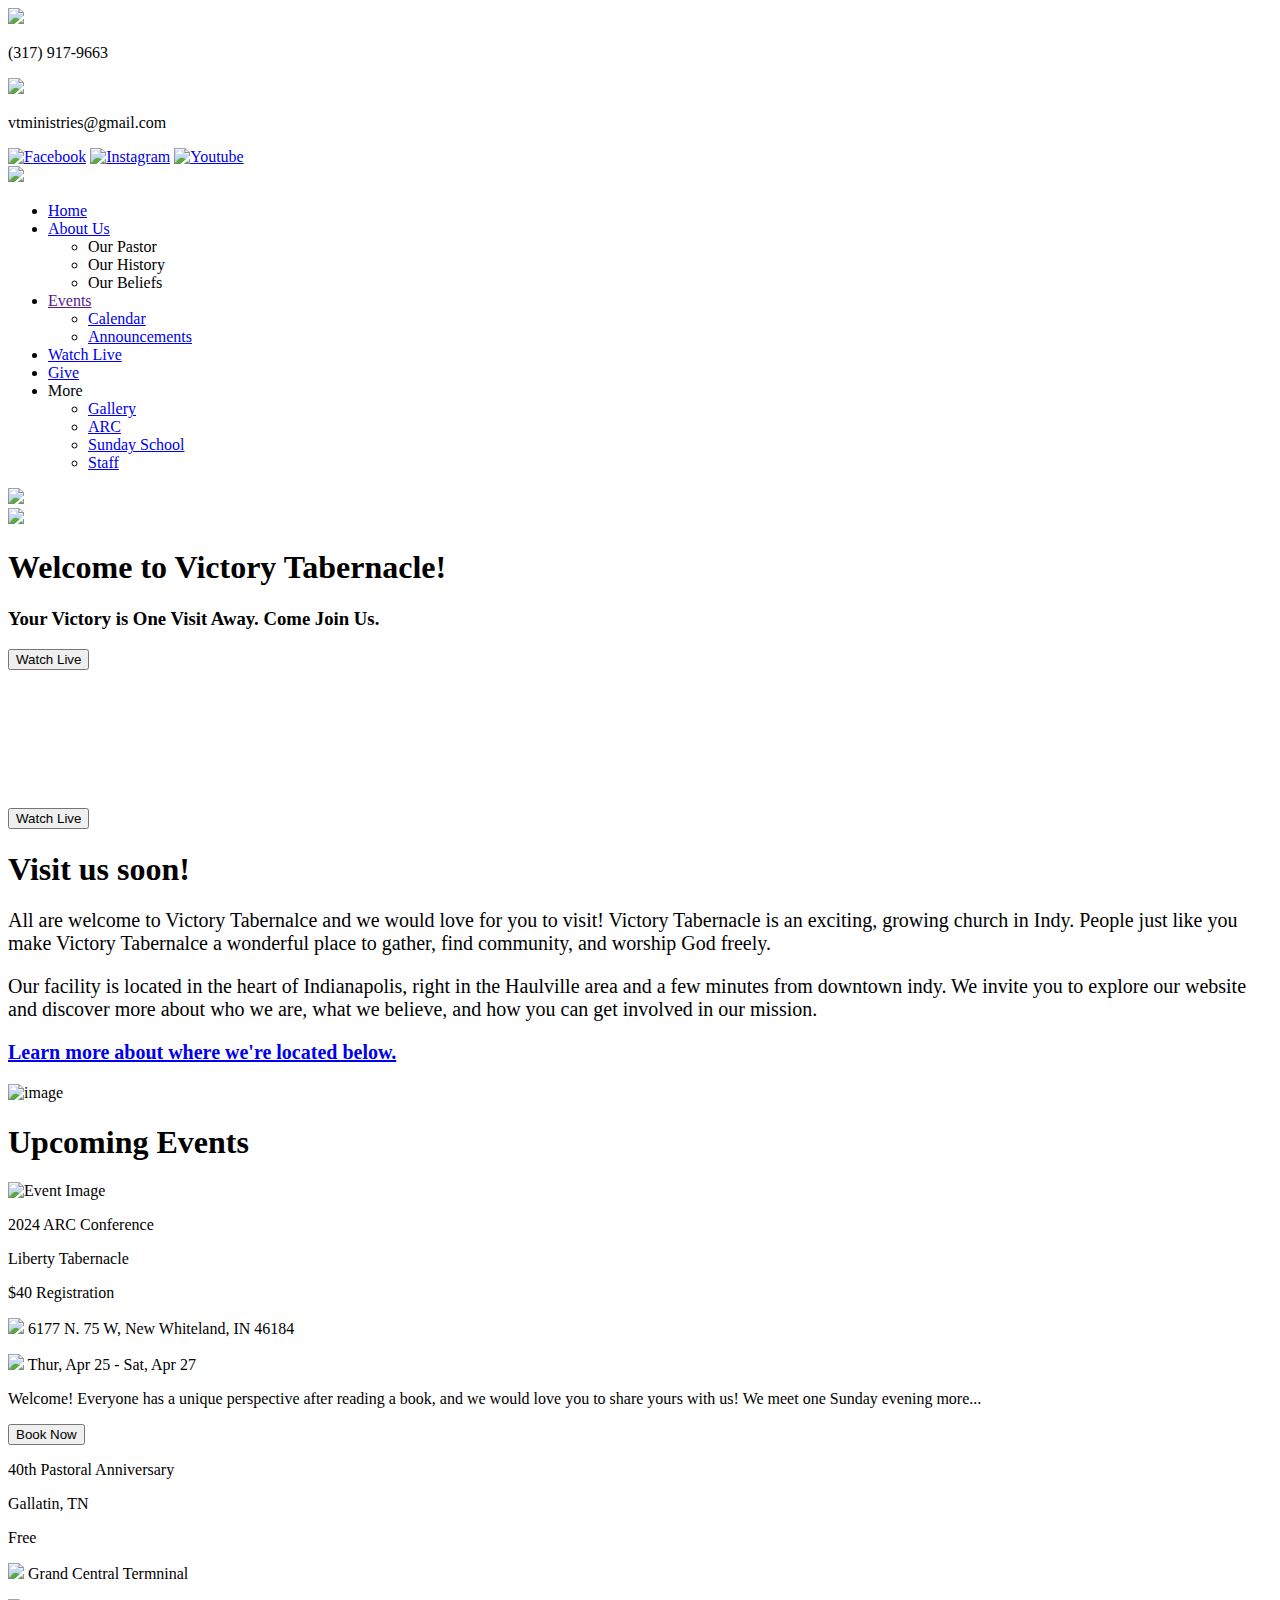
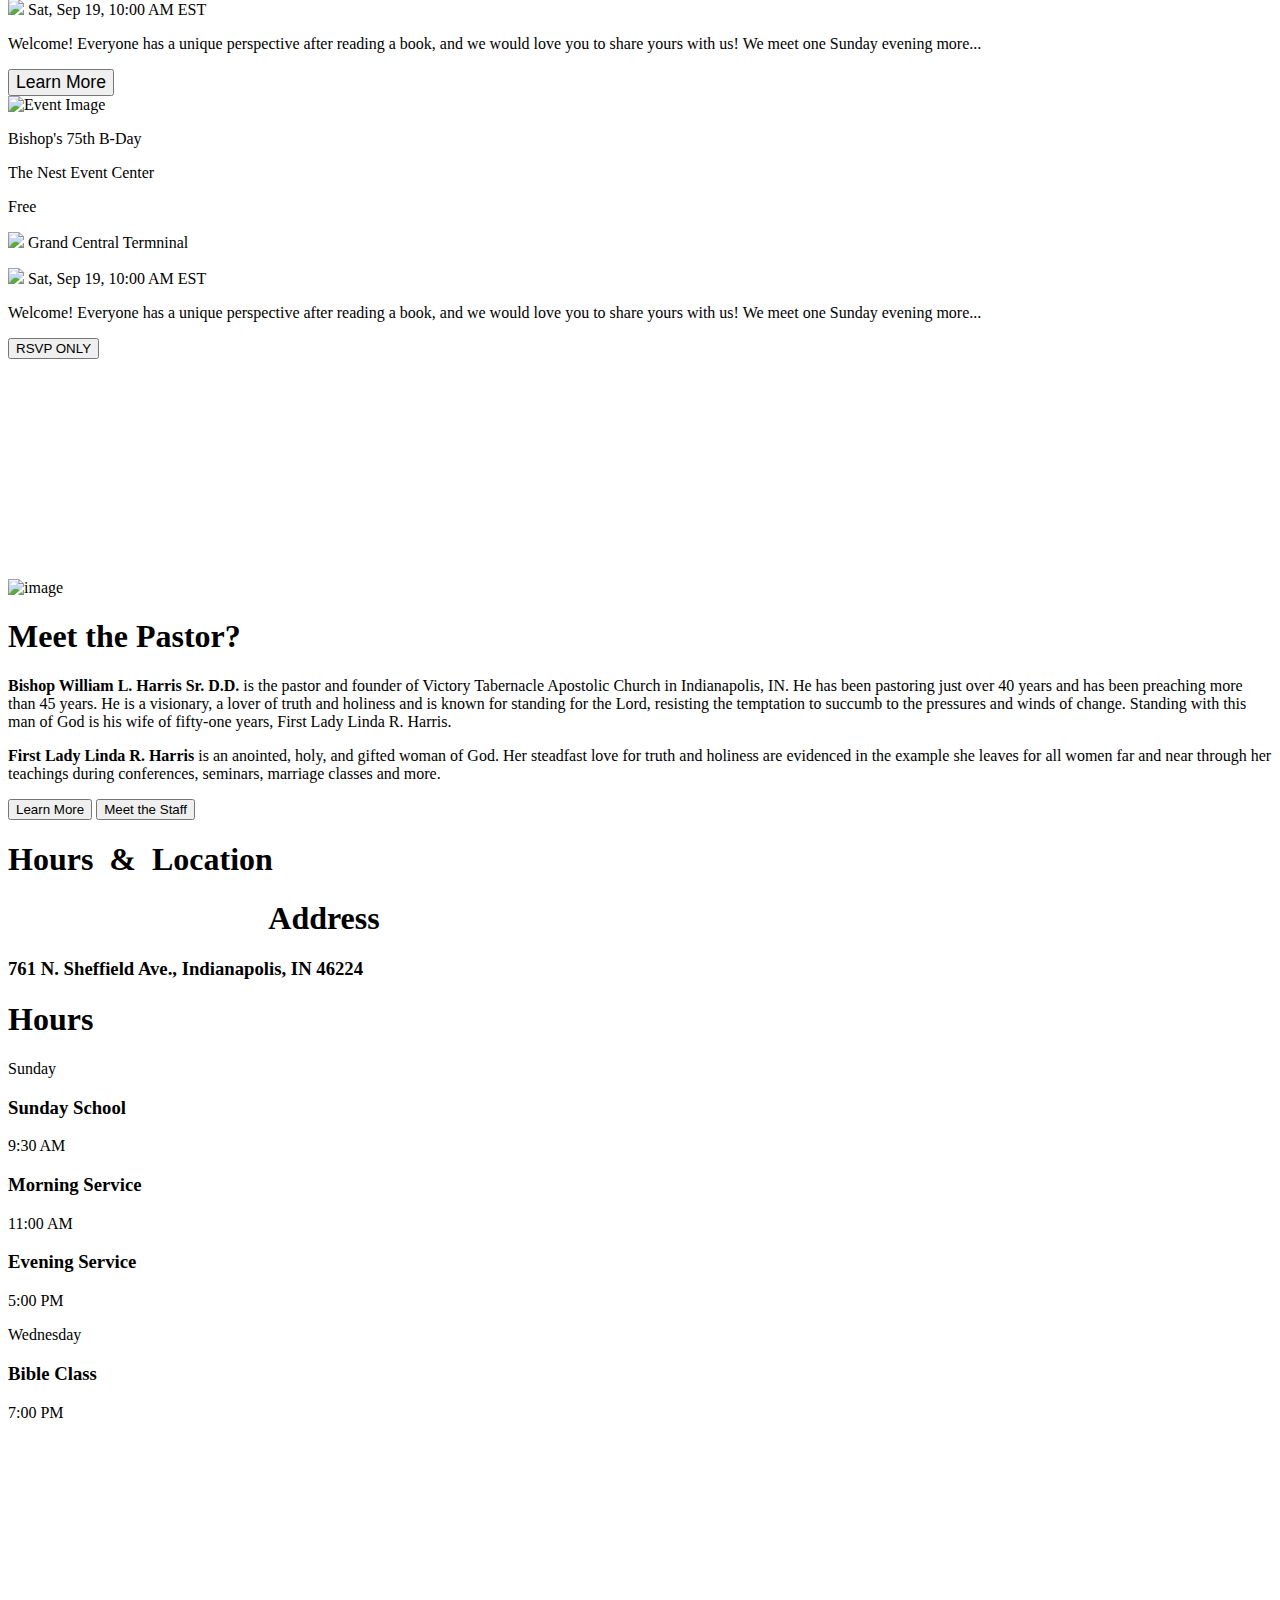
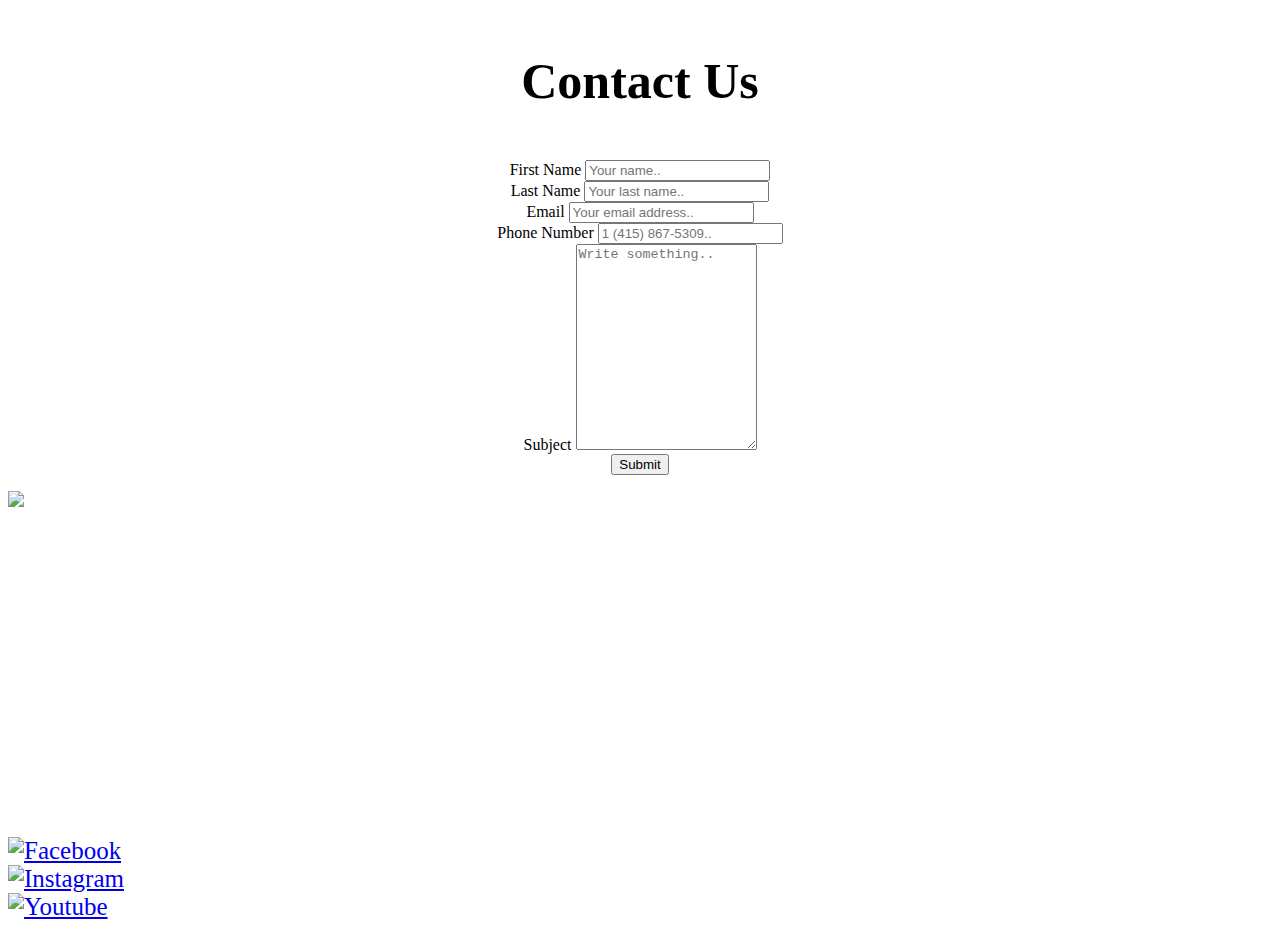
==== index.html @ bb0abfc3 "Add files via upload" ====
<!DOCTYPE html>
<html lang ="en">
<head>	
	<meta charset="UTF-8">
	<meta name="viewport" content="width=device-width, initial-scale=1.0">
	<meta http-equiv="X-UA-Compatible" content="ie=edge">
	<script src="script.js" defer > </script> <!-- defer = loads after the html --->
	<script src="https://www.google.com/recaptcha/api.js" async defer></script>
	<link rel="stylesheet" href="VictoryApostolicStyles-2.css">
	<link rel="stylesheet" href="https://cdnjs.cloudflare.com/ajax/libs/font-awesome/6.4.2/css/all.min.css" integrity="sha512-z3gLpd7yknf1YoNbCzqRKc4qyor8gaKU1qmn+CShxbuBusANI9QpRohGBreCFkKxLhei6S9CQXFEbbKuqLg0DA==" crossorigin="anonymous" referrerpolicy="no-referrer" />
	<link href="https://fonts.googleapis.com/css2?family=Poppins:wght@200;300;500;700&display=swap" rel="stylesheet">
	<title>Victory Tabernacle</title>
</head>
<body>
<div id="preloader"></div>

	<div class="wrapper">
	<header>
		<div class="top-navbar">
			<div class="top-contact">
				<div class="top-icon">
					<i><img src="Images/icon-phone.png"></i>
					<p>(317) 917-9663</p>
				</div>
				<div class="top-icon">
					<i><img src="Images/icon-mail.png"></i>
					<p>vtministries@gmail.com</p>
				</div>
			</div>
			<div class="top-social">
				<a href="https://www.facebook.com/vtapostolic" target="blank"><img src="Images/facebook.png" alt="Facebook"></a>
						
				<a href="https://www.instagram.com/vtministries" target="blank"><img src="Images/instagram.png" alt="Instagram"></a> 
				
				<a href="https://www.youtube.com/@victorytabernacleapostolic2098" target="blank"><img src="Images/youtube.png" alt="Youtube"></a>
			</div>
		</div>	
		<div class="navbar">
		
<!-- Logo -->
				<div class="logo">
					<a href="Victory Apostolic.html"><img src="Images/vt_logo-removebg.png"></a>
				</div>
				 
<!-- Navigation -->
				<nav class="menu">
					<ul>
						<li><a href="Victory Apostolic.html" >Home</a></li></li>
						<li>
							<a href="Victory Apostolic_About.html" >About Us</a>
								<ul>
									<li><a>Our Pastor</a></li>
									<li><a>Our History</a></li>
									<li><a>Our Beliefs</a></li>
									
								</ul>		
						</li>
						<li>
							<a href="">Events</a>
								<ul>
									<li><a href="Victory Apostolic_Events.html">Calendar</a></li>
									<li> <a href="Victory Apostolic_Events.html">Announcements</a></li>
								</ul>
						</li>
						<li><a href="https://boxcast.tv/channel/o64bfthsft9gbmggecvv" target="blank" >Watch Live</a></li>
						<li><a href="Victory Apostolic_Give.html">Give</a></li>
						
								
						<li>
							<a>More</a>
								<ul>
									<li><a href="Victory Apostolic_Gallery.html">Gallery</a></li>
									<li><a href="https://apostolicrestorationconference.com/" target="blank">ARC</a></li>
									<li><a href="#">Sunday School</a></li>
									<li><a href="#">Staff</a></li>
								</ul>
						</li>
					
						
					</ul>		
										
				</nav>
				
<!-- menu icon -->				
				<img src="Images/menu.png" class="menu-icon" onclick="menutoggle()">				
			</div>
		
			
			
<!--------Scolling Announcement Section-------------------->	<!--	
				 <div class="scrolling-text-container">
						<div class="scrolling-text">
							This is your announcements for Church delays or closures. &#160; &#160;&#160; &#160;
						</div>
					</div>

<!---Banner Section ------------------->					
			
			<div class="banner1">
			
				<img src="Images/vtchurch.jpg">
		<!---Video Background ------------------->					
		<!--		<video class="bannerVideo" autoplay loop muted plays-inline src="Images/bannerVideo.mp4">
			<div class="banneroverlay"> </div>
				<div class="banneroverlay2"> </div>
					
				</video>	-->
				
				
		<!--------Banner Textbox------------------->				
				<div class="text-box text-box1">
					<h1> Welcome to Victory Tabernacle! </h1>
					<h3> Your Victory is One Visit Away. Come Join Us.</h3>
					<a href="https://boxcast.tv/channel/o64bfthsft9gbmggecvv" target="blank"><button class="button live"> Watch Live</button></a>
				</div>
				
			</div>
			
	</header> 
	</div>
<!---Sunday Services  -------------------->
			<section class="maroon reveal">
				<div class="small-container">
					<div class="row column">
						<div class="col-2 " style="color: #fff;">
						<br>
						<h1> Visit Our Sunday Morning Services</h1>
							<h3> 9:30 AM | 11:00 AM </h3>			
						</div>
						
						
						<div class="col-2 responsive-margin">
							<a href="https://boxcast.tv/channel/o64bfthsft9gbmggecvv" target="blank"><button class="button responsive-btn"> Watch Live</button></a>
						</div>
						
					</div>
				</div>

			</section>
<!---Visit Section -------------------->
			<section class="white bg4a">
				<div class="small-container" >
					<div class="row">
						<div class="col-2">
							<h1 >Visit us soon!</h1>
							<p style="font-size: 20px;margin-top:20px;">All are welcome to Victory Tabernalce and we would love for you to visit! Victory Tabernacle is an exciting, growing church in Indy. People just like you make Victory Tabernalce a wonderful place to gather, find community, and worship God freely.
							
							<p style="font-size: 20px;margin-top:15px;">Our facility is located in the heart of Indianapolis, right in the Haulville area and a few minutes from downtown indy. We invite you to explore our website and discover more about who we are, what we believe, and how you can get involved in our mission.</p>
							
							<p style="font-size:20px;font-weight:600;margin-top:15px;"><a href="#locate">Learn more about where we're located below.</a> </p>
						
						</div>
						<div class="col-2image reveal revealR ">
							<img src="Images/vtimage2.jpg" alt="image" style="object-position: 30% 0;">
						
						
						</div>
					</div>
				</div>

			</section>
			
<!---Event Card  Section -------------------->	

			<section class="white-2" >
				<div class="small-container card" >
				<h1 >Upcoming Events</h1>
					<div class="row-container ">
							<div class="item-container ">
								<div class="img-container "       >
									<img src="Images/Announcement4.jpg" alt="Event Image"> 
								</div>
								<div class="body-container">
									<div class="overlay-1"></div>
									
									<div class="event-info">
										<p class="title">2024 ARC Conference</p>
										<div class="seperator"></div>
										<p class="info">Liberty Tabernacle </p>
										<p class="price">$40 Registration</p>
										
										<div class="additional-info">
											<p class="info">
											<!--	<i class="fas fa-map-marker-alt"></i>-->
											<i><img src="Images/icon-map (2).png"></i>
												6177 N. 75 W, New Whiteland, IN 46184
											</p>
											<p class="info">
												<i><img src="Images/icon-calendar.png"></i>
												Thur, Apr 25 - Sat, Apr 27
											</p>
											<p class="info description">
												Welcome! Everyone has a unique perspective after reading a book, and we would love you to share yours with us! We meet one Sunday evening  <span>more...</span>
											</p>
										</div>
									</div>				
									<a href="https://apostolicrestorationconference.com/" target="blank"><button class="action">Book Now</button></a>
								</div>
										
							</div>
							
							<!---Event Card 2  -------------------->	
							
							<div class="item-container  ">
								<div id="galatin" class="img-container">
									<!--<img src="Images/vtimage10.jpg" alt="Event Image"> -->
								</div>
								<div class="body-container">
									<div class="overlay-1"></div>
									
									<div class="event-info">
										<p class="title">40th Pastoral Anniversary</p>
										<div class="seperator"></div>
										<p class="info">Gallatin, TN</p>
										<p class="price">Free</p>
										
										<div class="additional-info">
											<p class="info">
												<i><img src="Images/icon-map (2).png"></i>
												Grand Central Termninal
											</p>
											<p class="info">
												<i><img src="Images/icon-calendar.png"></i>
												Sat, Sep 19, 10:00 AM EST
											</p>
											<p class="info description">
												Welcome! Everyone has a unique perspective after reading a book, and we would love you to share yours with us! We meet one Sunday evening  <span>more...</span>
											</p>
										</div>
									</div>				
									<button class="action" style="font-size: 1.1em;">Learn More</button>
								</div>
										
							</div>
							
							<!---Event Card 3  -------------------->	
							
							<div class="item-container ">
								<div class="img-container">
									<img src="Images/vtimage10.jpg" alt="Event Image"> 
								</div>
								<div class="body-container">
									<div class="overlay-1"></div>
									
									<div class="event-info">
										<p class="title">Bishop's 75th B-Day</p>
										<div class="seperator"></div>
										<p class="info">The Nest Event Center</p>
										<p class="price">Free</p>
										
										<div class="additional-info">
											<p class="info">
												<i><img src="Images/icon-map (2).png"></i>
												Grand Central Termninal
											</p>
											<p class="info">
												<i><img src="Images/icon-calendar.png"></i>
												Sat, Sep 19, 10:00 AM EST
											</p>
											<p class="info description">
												Welcome! Everyone has a unique perspective after reading a book, and we would love you to share yours with us! We meet one Sunday evening  <span>more...</span>
											</p>
										</div>
									</div>				
									<button class="action">RSVP ONLY</button>
								</div>
										
							</div>
							
							
					</div>	
				</div>
				
			</section>

<!---iNSPIRATION Section -------------------->

			<section class="maroon reveal" id="shadow">
				<div class="overlay"></div>
				<div class="small-container" id="1"style="min-height: 180px;">
					<div class="row">
						<div class="col-1 ">
							<h4 style="color: white; font-size: 30px;"> Inspirational scripture:</h4>
							<h2 style="color: white;Letter-spacing: 2px;font-size: 30px; font-weight: normal"> "But thanks be to God, which giveth us the victory through our Lord Jesus Christ."</h2>	
							<p style="font-size: 20px; color: white">1 Cor. 15:57</p>	
						</div>		
					</div>	
				</div>
				
			</section>


<!---- Meet the Pastor  -------------------->	

				<section class="white" >
					<div class="small-container">
						<div class="row">
							<div id="order2" class="col-2image  revealL tilt">
								<img src="Images/portrait1.jpg" alt="image"> <!--style="object-position: 30% 0;"-->  	 	
							
							
							</div>
							<div id="order1" class="col-2">
								<h1 >Meet the Pastor?</h1>
								<p><b>Bishop William L. Harris Sr. D.D. </b> is the pastor and founder of Victory Tabernacle Apostolic Church in Indianapolis, IN. He has been pastoring just over 40 years and has been preaching more than 45 years. He is a visionary, a lover of truth and holiness and is known for standing for the Lord, resisting the temptation to succumb to the pressures and winds of change. Standing with this man of God is his wife of fifty-one years, First Lady Linda R. Harris.
								
								<p><b>First Lady Linda R. Harris</b> is an anointed, holy, and gifted woman of God.  Her steadfast love for truth and holiness are evidenced in the example she leaves for all women far and near through her teachings during conferences, seminars, marriage classes and more.  </p> 
								
								<!--<p style="	font-weight:600;margin-top:15px;"> Learn more about our locations below.</p>-->
								<div class="row" style="width:100%; justify-content:space-between;">
								<button class="button overlay-btn" >Learn More</button>
								<button class="button overlay-btn" >Meet the Staff</button>
								</div>
							
							</div>
							
						</div>
					</div>
					

				</section>
				<script type="text/javascript" src="vanilla-tilt.js"></script>
				<script>
					VanillaTilt.init(document.querySelector(".tilt"),{
						max:15,
						speed: 100
					
					});		
				
				</script>
<!---- Map and hours page  ----------------->	

				<section id="locate" class="white reveal" >
				<h1  class="largeTitle">Hours &nbsp;& &nbsp;Location</h1>
					<div class="small-container" >
					
						<div class="rowMap">
						
							<div class="col-2maptext reveal revealR">
								<div class= "hoursContainer">
								
								<h1 style="text-align: center;width: 50%;">Address</h1>
								<h3>761 N. Sheffield Ave., Indianapolis, IN 46224</h3>
								
								
								<div class="table">
								<div class="table-title">
								<h1>Hours</h1>
								</div>
									<div class="table-section">
										<div class="tableHeader">Sunday</div>
										<div class="services">
											<h3>Sunday School</h3>
											<span class="dot"></span>
											<p>9:30 AM</p>								
										</div>
										<div class="services">
											<h3>Morning Service</h3>
											<span class="dot"></span>
											<p>11:00 AM</p>								
										</div>
										<div class="services">
											<h3>Evening Service</h3>
											<span class="dot"></span>
											<p>5:00 PM</p>								
										</div>
									</div>
									<div class="table-section">
										<div class="tableHeader">Wednesday</div>
										<div class="services">
											<h3>Bible Class</h3>
											<span class="dot"></span>
											<p>7:00 PM</p>								
										</div>
									</div>
									
								</div>
								
							
							</div>
							</div>
							<div class="col-2map revealL">
							<iframe class="map" src="https://www.google.com/maps/embed?pb=!1m18!1m12!1m3!1d3066.2718060997454!2d-86.19796889999999!3d39.7784552!2m3!1f0!2f0!3f0!3m2!1i1024!2i768!4f13.1!3m3!1m2!1s0x886b5715ad55bbe9%3A0x8611c4c9930e7f2b!2s761%20N%20Sheffield%20Ave%2C%20Indianapolis%2C%20IN%2046222!5e0!3m2!1sen!2sus!4v1697236401423!5m2!1sen!2sus" width="100%" height="100%" style="border:0;" allowfullscreen="" loading="lazy" referrerpolicy="no-referrer-when-downgrade"></iframe>
							
							
							
							</div>
					
						
					</div>

				</section>	
	
<section class="maroon " style="background-image:url('Images/contact-bg.jpg'); background-size: cover; background-repeat: no-repeat; margin: 10px 0;">
		<div class="small-container" style=" align-items: center;display:flex;background: inherit;">
		
			<div class="row" style=" width: 100%; text-align: center;">
				
				<h1 style="margin: 50px 0; font-size: 50px;">Contact Us</h1>
					<div class="container">
					  <form action="https://formsubmit.co/darthomale@gmail.com" method="POST" > <!--action="action_page.php" -->
						<div class="flex-column">
						<label for="fname">First Name</label>
						<input type="text" id="fname" name="firstname" placeholder="Your name.." required>
						</div>
						
						<div class="flex-column">
						<label for="lname">Last Name</label>
						<input type="text" id="lname" name="lastname" placeholder="Your last name.." required>
						</div>
						
						<div class="flex-column">
						<label for="email">Email</label>
						<input type="email" id="email" name="email" placeholder="Your email address.." >
						</div>
						
						<div class="flex-column">
						<label for="phone number">Phone Number</label>
						<input type="tel" id="phoneNumber" name="phoneNumber"  placeholder="1 (415) 867-5309.." maxlength="15">
						</div>
						<!--
						<div class="flex-column">
						<label for="country">Country</label>
						<select id="country" name="country">
						  <option value="australia">Australia</option>
						  <option value="canada">Canada</option>
						  <option value="usa">USA</option>
						</select>
						</div> -->
						
						<div class="flex-column">
						<label for="subject">Subject</label>
						<textarea id="subject" name="subject" placeholder="Write something.." style="height:200px"></textarea>
						</div>
						
						<input type="submit" value="Submit">

					  </form>
					</div>
				
							
			
				
				
			</div>
		</div>
</section>	

				<div id="popup-form-container" style="display:none;">
				  <!-- Your form HTMLcode from the previous section here -->
				</div>

			<script>
				
					//shows and hides the pop-up contact form 
					
						function showPopupForm() {
						  document.getElementById("popup-form-container").style.display = "block";
						}

						function hidePopupForm() {
						  document.getElementById("popup-form-container").style.display = "none";
						}	
						
					
					//hand the eent on the form popup button and on escape key  				

						document.addEventListener("DOMContentLoaded", () => {

						  document.getElementById('show-popup').addEventListener('click', () => {
							showPopupForm();
						  });

						  document.addEventListener('keydown', (event) => {
							if (event.key === 'Escape') hidePopupForm()
						  });

						});
						
					//To validate the form when the user clicks the submit button. 
						
						document.getElementById("contact-form").addEventListener("submit", (event) => {
						  const contactForm = event.target
						  if (!validateContactForm(contactForm)) {
							event.preventDefault();
							displayError(contactForm, 'Invalid input')
						  }
						});


					// Function to validate email addresses
						function isValidEmail(email) {
						  // Define the JS Regex pattern for a valid email address
						  const emailRegex = /^[a-zA-Z0-9.!#$%&'*+\/=?^_`{|}~-]+@[a-zA-Z0-9](?:[a-zA-Z0-9-]{0,61}[a-zA-Z0-9])?(?:\.[a-zA-Z0-9](?:[a-zA-Z0-9-]{0,61}[a-zA-Z0-9])?)*$/;
						  
					// Test the email against the pattern and return the result (true or false)
						  return emailRegex.test(email);
						}

					// Function to validate phone numbers
							function isValidPhoneNumber(phone) {
					// Define the JS Regex pattern for a valid 10-digit phone number
						  const phoneRegex = /^\d{10}$/;
						  
					// Test the phone number against the pattern and return the result (true or false)
						  return phoneRegex.test(phone);
						}



			</script>

<!--
<section class="white" >
	<div class="small-container" id="contact">
		<div class="row">
			<div class="col-1">
		  <h2>Contact Us</h2>
		  <p>Feel free to contact us with any questions or concerns.</p>
		  <form action="/contact" method="post">
		  
			<input type="text" name="name" placeholder="Your Name" required>
			<input type="email" name="email" placeholder="Your Email" required>
			<!--<input type="text" id="phone" placeholder="Phone no.">-
			<textarea name="message" placeholder="Your Message"></textarea>
			<input type="submit" value="Send Message">
			
		  </form>
		  </div>
		</div>  
  </div>
</section>		-->
		
	<!------------------ footer   ----------------->	
		<footer class="maroon">
			<div class="large-container">
				<div class="row">
				
					<div class="col-1 footers" style="font-size: 25px; color: white; font-weight: 100;letter-spacing: 10;" >
						<div class="logo-footer"><a href="Victory Apostolic.html"><img src="Images/vt_logo-removebg.png"></a></div>			
						
						<p style="color:white; font-size:15px; font-weight:300; line-height:1;">Bishop William L. Harris Sr. D.D.</p>
						<p style="color:white; font-size:15px; font-weight:300; line-height:1;">Victory Tabernacle Apostolic Faith Church</p>
						<p style="color:white; font-size:15px; font-weight:300; line-height:1;">761 N. Sheffield | Indiapolis, IN 46222 | (317) 719-4088</p>
						<p style="color:white; font-size:15px; font-weight:300; line-height:1;" class="copyright"> Copyright 2023</p>
						
						<h4 style="margin-top:80px;font-size:50px;font-weight:400;">Follow us</h4>
						<div class="social">
						
							<div class="social-icon"><a href="https://www.facebook.com/vtapostolic" target="blank"><img src="Images/facebook.png" alt="Facebook"></a></div>
						
							<div class="social-icon"><a href="https://www.instagram.com/vtministries" target="blank"><img src="Images/instagram.png" alt="Instagram"></a> </div>
							
							<div class="social-icon"><a href="https://www.youtube.com/@victorytabernacleapostolic2098" target="blank"><img src="Images/youtube.png" alt="Youtube"></a></div>
						</div>
					</div>
				</div>
			</div>
		</footer>
		

	<!---------------------------------- JS for toggle Menu-------------------------------->	


	
	</div>
	
	<script>
		window.addEventListener('scroll', reveal);
		
		function reveal(){
			var reveals = document.querySelectorAll('.reveal');
			
			for(var i = 0; i < reveals.length; i++){
			
			var windowheight = window.innerHeight;
			var revealtop = reveals[i].getBoundingClientRect().top;
			var revealpoint = -100;
			
			if(revealtop < windowheight - revealpoint){
				reveals[i].classList.add('active');
			}
			else{
				reveals[i].classList.remove('active');
			
			}
		   }
			
		}
		
		</script>
		
		
		
		
		
		
		<script>
		
		/*
		window.addEventListener('scroll', reveal-img);
		
		function reveal-img(){
			var reveals = document.querySelectorAll('.reveal-img');
			
			for(var i = 0; i < reveals.length; i++){
			
			var windowheight = window.innerHeight;
			var revealtop = reveals[i].getBoundingClientRect().top;
			var revealpoint = 100;
			
			if(revealtop < windowheight - revealpoint){
				reveals[i].classList.add('active');
			}
			else{
				reveals[i].classList.remove('active');
			
			}
		   }
			
		}*/
	</script>	
		
		
	<script>
		var MenuItems = document.getElementById("MenuItems");
		
		MenuItems.style.maxHeight = "0px";
		
		function menutoggle(){
			if(MenuItems.style.maxHeight == "0px")
				{
					MenuItems.style.maxHeight = "200px"
				}
			else
				{
					MenuItems.style.maxHeight = "0px"
				}
		}
		


	</script>
</body>

</html>
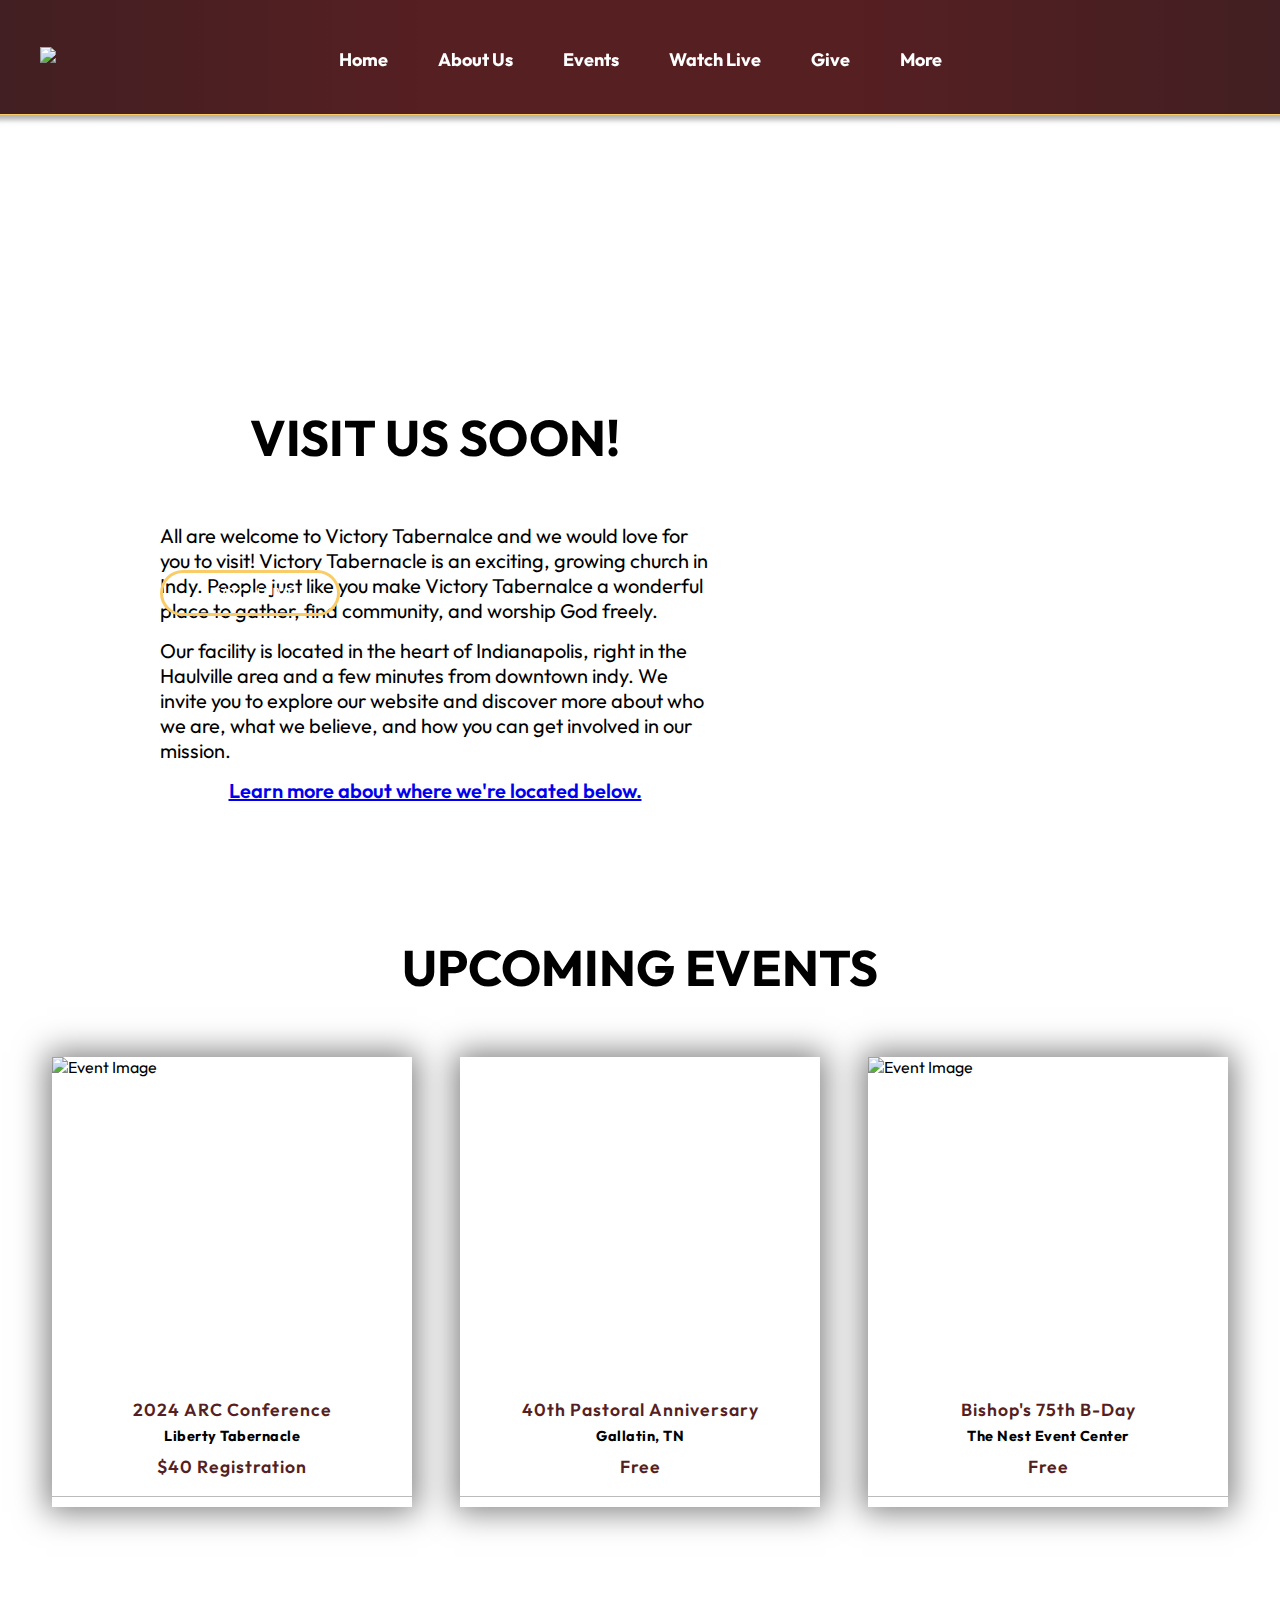
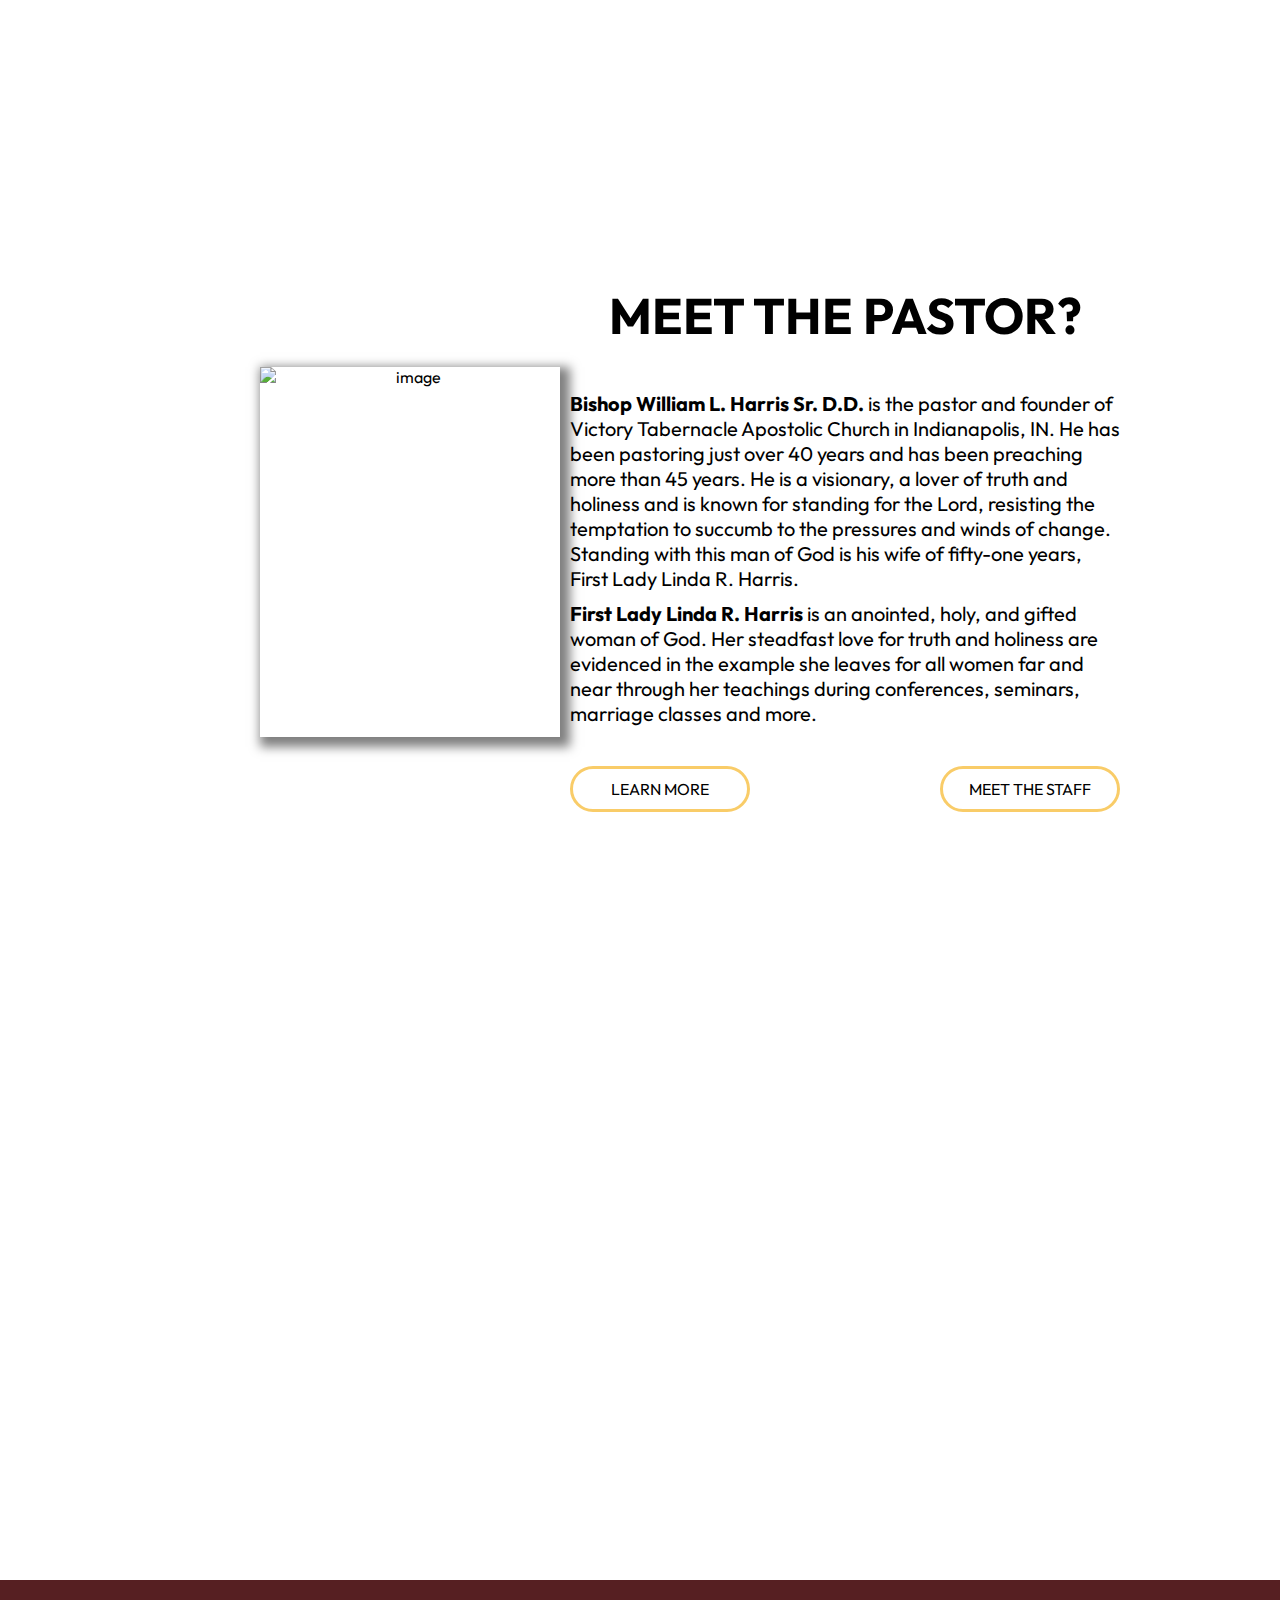
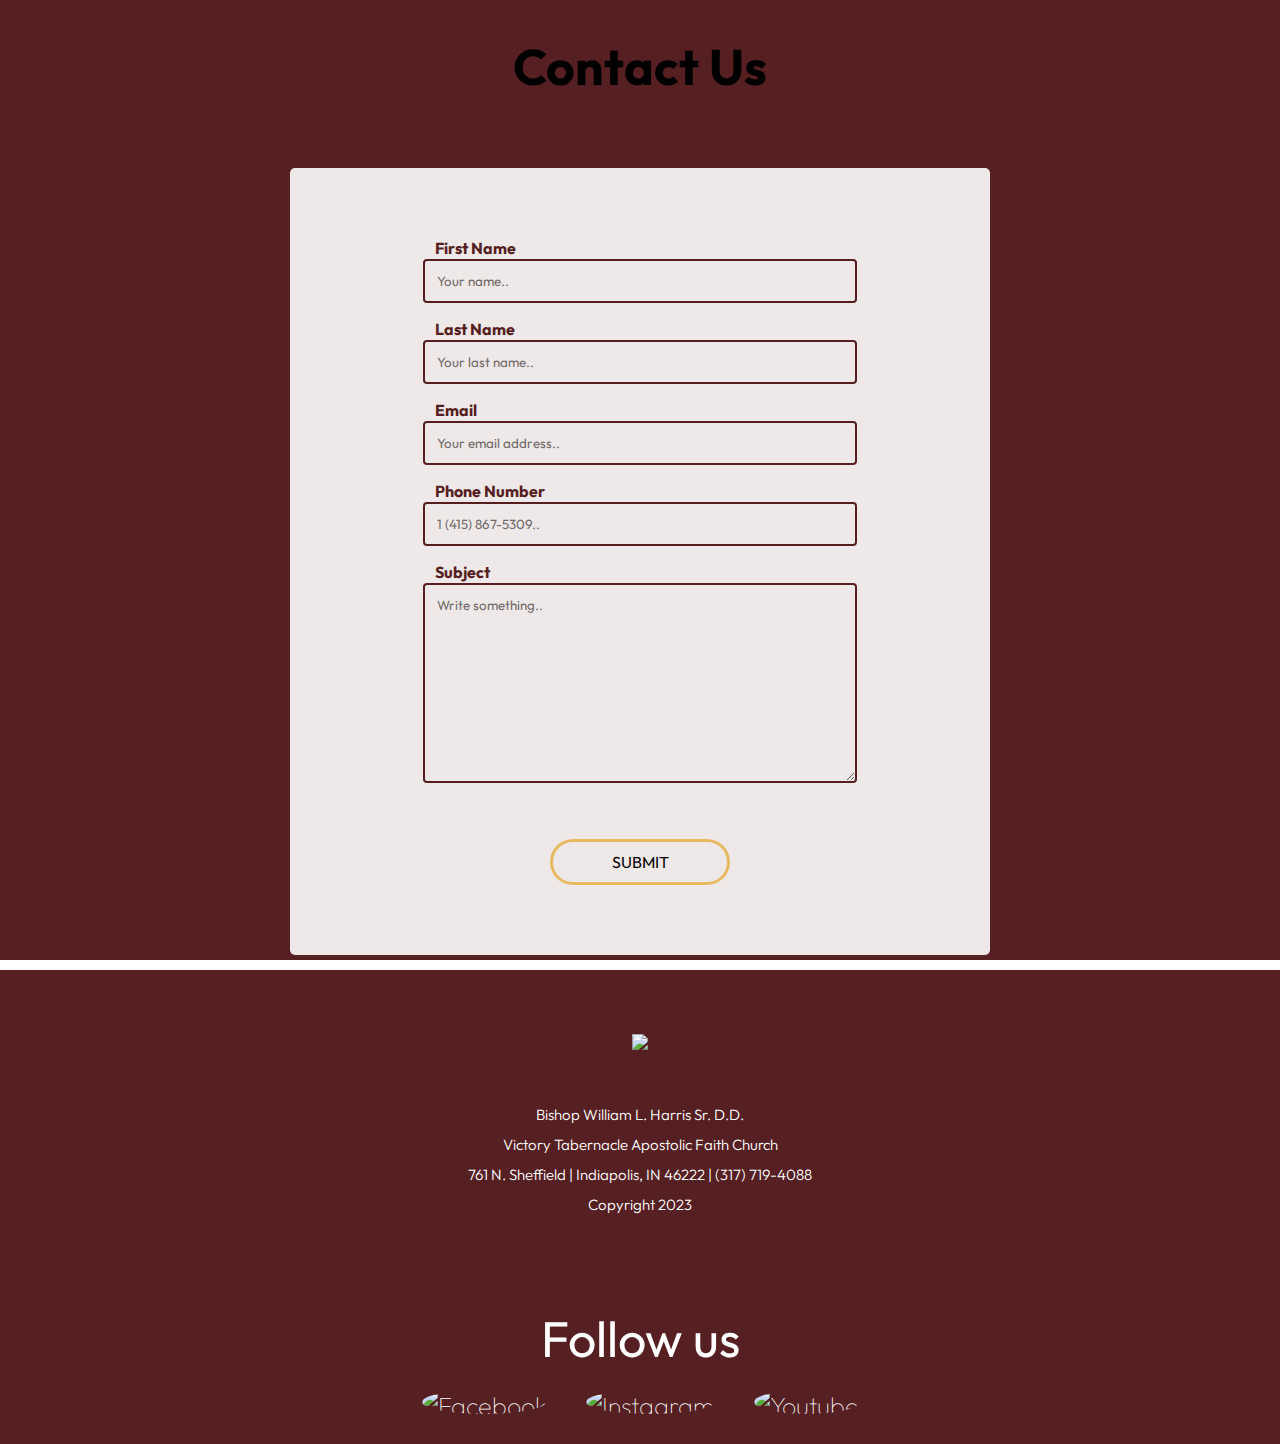
==== commit d6ce204e: "Add files via upload" ====
--- a/index.html
+++ b/index.html
@@ -6,7 +6,7 @@
 	<meta http-equiv="X-UA-Compatible" content="ie=edge">
 	<script src="script.js" defer > </script> <!-- defer = loads after the html --->
 	<script src="https://www.google.com/recaptcha/api.js" async defer></script>
-	<link rel="stylesheet" href="VictoryApostolicStyles-2.css">
+	<link rel="stylesheet" href="styles.css">
 	<link rel="stylesheet" href="https://cdnjs.cloudflare.com/ajax/libs/font-awesome/6.4.2/css/all.min.css" integrity="sha512-z3gLpd7yknf1YoNbCzqRKc4qyor8gaKU1qmn+CShxbuBusANI9QpRohGBreCFkKxLhei6S9CQXFEbbKuqLg0DA==" crossorigin="anonymous" referrerpolicy="no-referrer" />
 	<link href="https://fonts.googleapis.com/css2?family=Poppins:wght@200;300;500;700&display=swap" rel="stylesheet">
 	<title>Victory Tabernacle</title>
--- a/styles.css
+++ b/styles.css
@@ -0,0 +1,2195 @@
+	/*@import url('https://fonts.googleapis.com/css2?family=Source+Sans+3:wght@200;300;400;600;700;900&display=swap');*/
+
+  @import url('https://fonts.googleapis.com/css2?family=Josefin+Sans:wght@200;300;400;600;700&family=Outfit:wght@400;700&display=swap');
+
+
+*, ::before, *::after{
+	margin: 0;
+	padding: 0;
+	box-sizing: border-box;
+	/*font-family: 'Source Sans 3', sans-serif; /**/
+/*	font-family: 'Josefin Sans', sans-serif; /**/
+	font-family: 'Outfit', sans-serif; /**/
+}
+
+
+:root{ /* This is how you write a variable. In this example, this is a variable for color that will be used in several elements.  */
+	--overlay-color: rgba(86,31,34,1)/*rgba(123,44,48,1)  rgba(145,0,10,1);/*#03a9f4*/; 
+	--accent-color: #F9CC68;  /*rgba(12,192,212,1) */
+	--accent-white: #fff;
+	--button-hover: #BC9A4F;
+}
+html{
+	scroll-behavior: smooth; 
+	scrollbar-width: normal;
+}
+header{
+	background: var(--accent-color);
+	max-width: 100%;
+	
+}
+
+body{
+	margin: 0;
+	padding: 0;
+	background: #fff;
+/*	height: 1000vh;/**/
+	overflow-y: visible;/**/
+	width: 100%;
+	
+
+	
+/*	background-repeat: repeat; /**/
+	
+}	
+
+
+.wrapper{
+	/*box-shadow: 0 0 15px 10px rgba(0,0,0,0.7); /**/
+	max-width: 100%;
+	margin: auto;
+/*	height: 1000vh; /**/
+
+	
+	
+	
+}
+/**************************************** Navigation BAR ******************************************/
+
+.top-navbar{
+	display: flex;
+	justify-content: space-between;
+    align-items: center;
+	position: fixed;
+	top: 0;
+	left: 0;
+	background: var(--accent-color);
+	height: 40px;
+	width: 100%;
+	overflow: auto;/**/
+	z-index: 100;
+}
+.top-contact{
+	display: flex;
+	margin-left: 30px;
+}
+.top-icon{
+	display: flex;
+	justify-content: start;
+	align-items: center;
+	margin-left: 10px;
+	background: transparent;
+	width: 200px;
+}
+
+.top-icon img,
+.top-social img{
+	height: 20px;
+	margin: 5px 10px 0 0;
+}
+
+.top-contact p{
+	
+}
+
+.top-social{
+	display: flex;
+	justify-content: center;
+	align-items: center;
+	margin-right: 80px;
+}
+/*
+.no-animation-navbar{
+	top: 40px !important;
+	
+	
+}*/
+.navbar {
+	display: flex;
+	justify-content: space-between;
+    align-items: center;
+	position: fixed;
+	top: 0px;
+	left: 0;
+	background: linear-gradient(to left, rgba(66,31,34,1), var(--overlay-color),var(--overlay-color), rgba(66,31,34,1));/*#fff;/**/
+/*	background-image: url("Images/textured-bg.jpg");/**/	
+/*	background-repeat: none;	
+	background-size: cover;/**/
+/*	border-bottom: 3px solid var(--accent-color); /**/
+	height: 115px;
+	width: 100%;
+	box-shadow: 0 0 5px 5px rgba(0,0,0,0.3);
+/*	overflow: auto;/**/
+	border-bottom: 1px solid var(--accent-color);/**/ 
+   	z-index: 100;
+	animation: slide-down 2s ease 4s forwards;
+/*	background: pink; /**/
+}
+
+@keyframes slide-down{
+	0%{
+		top: 0;
+	}
+	100%{
+		top: 40px;
+	}
+}
+/**************************************** Creating the Hamburger menu ******************************************/
+.hamburger{
+	position: relative;
+	width: 30px;
+	height: 4px;
+	background: #fff;
+	border-radius: 10px;
+	cursor: pointer;
+	z-index: 20;
+	transition: 0.3s;
+}
+
+.hamburger:before,
+.hamburger:after{
+	content: "";
+	position: absolute;
+	height: 4px;
+	right: 0;
+	background: #fff;
+	border-radius: 10px;
+	transition: 0.3s;
+}
+
+.hamburger:before{
+	top: -10px;
+	width: 30px;
+}
+
+.hamburger:after{
+	top: 10px;
+	width: 30px;
+}
+
+.toggle-menu{
+	position: relative;
+	width: 30px;
+	height: 4px;
+	background: white;
+	border-radius: 10px;
+	cursor: pointer;
+	z-index: 21;
+	transition: 0.3s;
+}
+
+.hamburger,
+.toggle-menu{
+	display: none; /**/
+}
+
+.navbar input:checked ~ .hamburger{
+	background: transparent;
+}
+
+.navbar input:checked ~ .hamburger:before{
+	top: 0;
+	transform: rotate(-45deg);
+	width: 30px;
+}
+.navbar input:checked ~ .hamburger:after{
+	top: 0;
+	transform: rotate(45deg);
+	width: 30px;
+}
+
+.navbar input:checked ~ .menu{
+	right:0;
+	
+}
+.navbar2 input:checked ~ .menu{
+	right:0;
+}
+
+
+/****************************************************************************************/
+/**************************************** logo ******************************************/
+/****************************************************************************************/
+
+
+.logo{
+	margin-left: 40px;
+	z-index: 120;
+	/*min-width: 60px;
+/*	background: blue; /*Troubleshoot for spacing and sizing issues**//////////////////////////////////////////////
+}
+
+.logo img{
+	cursor: pointer;
+    height: 5.8em;
+	min-width: 80%;
+	animation: rotating 3.9s linear 2 .5s;
+} 
+
+@keyframes rotating{
+	0%{
+		transform: rotateY(0deg);
+	}
+	0%{
+		transform: rotateY(90deg);
+	}
+	0%{
+		transform: rotateY(180deg);
+	}
+	0%{
+		transform: rotateY(360deg);
+	}
+}
+
+@keyframes rotate{
+	0%{
+		transform: rotatey(0deg);
+	}
+	100% {
+		transform: rotatey(360deg);
+	}
+	
+}
+/*
+.logo img:hover{
+	cursor: pointer;
+   animation: rotate 1s ease-in-out  .5s;
+} /**/
+
+/**************************************** Menu ******************************************/
+/*
+
+nav:after{
+	content: '';
+	clear: both;
+	display: table;
+	
+}/**/
+
+
+.menu{
+	width: 100vw;
+	position: absolute;
+	margin: auto 0;
+	height: 65px;
+/*	background: red;/**/
+	z-index: 300px;
+	
+
+}
+nav ul{
+	display: flex;
+	justify-content: center;
+	list-style: none;
+	width: 100%;
+	margin-right: 40px;
+	position: relative;
+	padding: 0;
+	
+}
+
+nav ul li{
+	display: flex;
+	justify-content: end;
+	margin: 0px 10px;
+	padding-bottom: 20px;
+/*	background: red;/**/
+	
+	
+}
+
+nav ul li a{
+	color: white;
+	text-decoration: none;/**/
+	line-height: 50px;
+	font-size: 18px;
+	font-weight: bold;
+	padding: 10px 15px;
+	
+}
+
+nav ul ul li a{
+	color: var(--overlay-color);
+}
+
+.menu ul li a:hover{
+
+	color: var(--accent-color);
+}
+
+.menu ul li:hover > ul{
+	opacity: 1;
+	display: flex;
+	width: 100%;
+	padding: 0 100px;
+	box-shadow:inset 0px 5px 5px 5px rgba(0,0,0,0.5);
+	left: 0;
+	justify-content: center;
+	z-index: 2;
+	animation: dropdown .34s ease-in-out forwards;
+	
+}
+
+
+
+nav ul ul{ /* dropdown content*/
+	position: absolute;
+	display: flex;
+	flex-direction: row;
+	top: 90px;
+	height: 80px;	
+	display: none;
+	align-items: center;
+	background: var(--accent-color);
+	opacity: 0;
+	z-index: 50;
+	padding: 1px;
+}
+
+nav ul ul li{
+	position: relative;
+	margin: 0px;
+	width: 160px;	
+	display: flex;
+	padding-top:20px;
+	justify-content: center;
+	align-items: center;
+	color: var(--overlay-color);
+	height: 80px;
+
+/*	background: red; /**/
+		
+}
+
+nav ul ul li:hover{
+	color:  var(--overlay-color);
+	box-shadow:inset 0px 5px 5px 5px rgba(0,0,0,0.5);
+	background: #fff;
+}
+
+
+
+
+
+
+/*
+.menu{
+	display: inline-flex;
+	justify-content: space-around;
+	max-width: 75%;
+/*	background: black;/*Troubleshoot for spacing and sizing issues**///////////////////////////////////////////////*
+	padding: 0;
+	height: 50px;
+	margin-right: 100px;
+	
+}
+.menu a {
+	display: flex;
+  align-items: center;
+  font-size: 16px;
+  font-weight: 700;
+  color: var(--accent-color);
+  text-align: center;
+  padding: 0px 5px;
+   margin: 0px 5px;
+  text-decoration: none; 
+  text-transform: uppercase;
+  transition: color .5s ease;
+/* background: blue; /*Troubleshoot for spacing and sizing issues**///////////////////////////////////////////////*
+}
+
+
+.menu .dropdown {
+  display: flex;
+  line-height: 5px;
+  align-items: center;
+  font-size: 18px;
+  font-weight: 700;
+  text-align: center;
+  padding: 0px 5px;
+  margin: 0px 5px;
+  text-decoration: none; 
+  text-transform: uppercase;
+  transition: display .5s ease;
+/* background: yellow; /*Troubleshoot for spacing and sizing issues**///////////////////////////////////////////*
+/*  overflow: hidden; /**//*
+/ z-index: 8;
+} 
+
+.dropdown-content {
+ display: none;
+ margin-top: 40px;
+  position: absolute;
+  background-color: var(--accent-color);/*rgba(145,0,10,1); /**//*
+  min-width: 360px;
+  padding-top: 10px;
+  top:70px;
+  box-shadow: inset 0px 5px 10px rgba(0,0,0,0.5);
+ /* overflow: hidden; /**//*
+  transition: display 4s ease;
+  z-index: 90;
+}
+
+.dropdown-content a {
+	float: none;
+	color: var(--overlay-color);
+	padding: 20px 16px;
+	text-decoration: none;
+	display: block;
+	text-align: left;
+	overflow: hidden;
+	margin-bottom: 10px;
+	transition: display 9s ease;
+/*	background: pink; /**/
+/*
+
+.dropdown .dropbtn {
+	font-size: 16px;  
+	font-weight: 700;
+	border: none;
+	outline: none;
+	color: var(--accent-color);
+	padding: 50px 0;
+	background-color: inherit;
+	font-family: inherit;
+	text-transform: uppercase;
+	transition: width .95s ease;
+	margin: 10px;
+	z-index: 8;
+}*/
+/*
+.give-btn{
+	/*font-family: "Michroma", sans-serif;*//*
+	padding: 5px 10px;
+	position: absolute;
+	background: black;
+	/*background-image: linear-gradient(var(--button-hover),var(--accent-color));*//*
+	color: blue;
+	border-radius: 50px;
+	font-size: 18px;
+	font-weight: 550;
+	width: 1000px;
+	border: none;
+	text-transform: uppercase;
+	cursor: pointer;
+	margin: 0 100px 0 10px;
+	animation: color-change 1s alternate infinite;
+/*	overflow: hidden; /**//*
+
+
+}*/
+
+.money{
+	position: absolute;
+	top: 0;
+	margin-left: 300px;
+	font-size: 350px;
+	background: blue;
+	z-index: 300;
+	border: 2px solid black;
+}
+
+@keyframes flash{
+	 0%   {top:2px; border-radius:25px 25px 0 0; overflow: hidden; background: linear-gradient(rgba(255,255,255,0.8), rgba(255,255,255,0.2)); }
+	 
+	 50%   {top:2px; height: 95%; border-radius:25px 25px 25px 25px; overflow: hidden;}
+	
+	100% {height: 50%; top:14px; border-radius: 0 0 25px 25px; overflow: hidden; background: linear-gradient(rgba(255,255,255,0.2), rgba(255,255,255,0.8)); width: calc(100% - 4px) }
+}
+/* */
+.menu a:hover, .dropdown:hover .dropbtn {
+  color: #fff;
+}/**/
+
+
+
+.menu-icon{
+	filter: invert(1);
+	height: 20px;
+	margin-right: 40px;
+	cursor: pointer;
+	display: none;
+}
+
+.dropdown-content a:hover {
+  background-color: #fff;
+  color: var(--overlay-color);
+  opacity: 0.9;
+}
+
+.dropdown:hover .dropdown-content {
+  display: flex;
+  width: 100%;
+  left: 0;
+  top: 15;
+  justify-content: center;
+  z-index: 2;
+  animation: dropdown .34s ease-in-out forwards;
+}
+
+@keyframes dropdown{
+	0%{
+		transform: scale(.3);
+		opacity: 0;
+		width: 10%;
+	}
+	33%{
+		transform: scale(.5);
+		opacity:0;
+		width: 30%;
+	}
+	66%{
+		transform: scale(.7);
+		opacity: 0.1;
+		width: 75%;
+	}
+	
+	100%{
+		transform: scale(1);
+		opacity: 1;
+		width: 100%;
+	}
+}
+
+
+
+/****************************************** Announcment scroll bar ***************************************/
+.scrolling-text-container{
+	display: flex;
+	position: fixed;
+	top: 0;
+	left:0;
+	overflow: hidden;
+	width: 100%;
+	height: 50px;
+	background: blue;
+	text-align: center;
+	z-index: 400;
+	align-items: center;
+	border-bottom: 5px solid white;
+	border-top: 5px solid white;
+	
+}
+
+.scrolling-text{
+	display: flex;
+	white-space: no wrap;
+	color: white;
+	font-size: 30px;
+	animation: scroll-left 9s linear infinite;
+	}
+	
+	@keyframes scroll-left{
+	0%{
+		transform: translateX(180%);
+	}
+	100%{
+		transform: translateX(-150%);
+	}
+	}
+
+/***************************************** BANNER ***************************************/
+
+.banner1{
+	padding: 0;
+	/*background: blue;*/
+	background-attachment: fixed;
+	background-size: cover;
+	background-position: center;
+	height: 100%;
+	
+/*	overflow: hidden;/**/
+}
+.banner1 img{
+	height: 100%;
+	background-attachment: fixed;
+	background-repeat: no-repeat;
+	background-size: cover;
+	width: 100%;
+/*	object-fit: cover;/**/
+	filter: brightness(60%);
+	z-index: 2;
+}
+/******************************** Banner Text*************************************/
+
+.text-box{
+	width: 900px;
+	position: absolute;
+	top: 240px;
+	left: 160px;
+	color: #fff;
+	caret-color: transparent;
+	cursor: default;
+	z-index: 15;
+	
+}
+.text-box h1{
+	width: 500px;
+	margin-bottom: 10px;
+	text-transform: uppercase;
+	line-height: 1;
+	font-size:60px;
+	animation: scroll-in 1.3s ease;
+	
+}	
+	
+@keyframes scroll-in{
+	0%{
+		transform: scale(.2);
+	}
+	60%{
+		transform: scale(1.2);
+	}
+	100%{
+		transform: scale(1);
+	}
+}
+	
+	
+
+.text-box h3{
+	font-size: 45px;
+	font-weight: 400;
+	line-height: 2;
+	opacity: 0;
+	animation: fade-down 2s ease forwards 1.2s ;
+}
+
+@keyframes fade-down{
+	0%{
+		transform: translateY(-80%);
+		opacity: 0;
+	}
+	
+	100%{
+		transform: translateY(0%);
+		opacity: 1;
+	}
+}
+
+
+.button{
+	position: relative;
+	padding: 10px 20px;
+	margin-top: 40px;	
+	background: transparent;
+/*	background-image: linear-gradient(var(--button-hover),var(--accent-color));/**/
+	color: black;
+	border-radius: 50px;
+	border: 3px solid var(--accent-color);
+	font-size: 16px;
+	width: 180px;
+	cursor: pointer;
+	text-transform: uppercase;
+	z-index: 10;
+	
+}
+
+.live{ /*This is the WatchLive button on the Banner section **/
+	color: #fff;
+	margin-top: 30px;
+	
+}
+
+.responsive-btn{
+	display: none;
+	color: #fff;
+	margin-top: 10px;
+}
+.hoursContainer{
+	/*background: blue; /**/
+	display: flex;
+	flex-direction: column;
+	justify-content: space-between;
+	background: #fff;
+	opacity: 0.8;
+	padding: 20px;
+	border: 1px solid black;
+	
+}
+
+.hoursContainer h1{
+	height: 40px;
+/*	background: pink; /**/
+	margin: auto;
+	
+}
+
+.hoursContainer h3{
+/*	background: green; /**/
+	display: flex;
+	flex-direction: column;
+	justify-content: space-between;
+	font-weight: 400;
+	
+}
+
+
+.table{
+/*	background: red; /**/
+	width: 400px;
+
+}
+.table-title{
+	display: flex;
+	justify-content: center;
+	align-content: center;
+	margin: 10px 0;
+	width: 100%;
+}
+.table-title h1{
+	font-weight: 600;
+	font-size: 30px;
+}
+.services{
+	display: flex;
+	justify-content: space-between;
+	font-weight: 700;
+}
+
+.table-section{
+	margin: 10px 0;
+}
+
+.tableHeader{
+	font-size: 20px;
+	font-weight: 700;
+}
+
+.dot{
+    flex: 1;
+    border-bottom: 2px dotted black;
+    height: 0.6em;
+	margin: 5px 5px 0 5px;
+    }
+/
+
+
+/*************************************  About us Page  *********************************************************/
+#shadow{
+	background-image: url("Images/bible_bg.jpg");
+	background-repeat: none;
+	background-size: cover;
+	height: 250px;
+	
+	background-position: 50% 100%;
+	z-index: 5
+}
+#shadow p{
+	
+	display: flex; 
+	text-align: center;
+	z-index: 10;
+}	
+#shadow .col-1{
+	display: flex;
+	align-items: center;
+	z-index: 15;	
+	margin-top: 40px;
+	
+}
+
+.overlay{
+    position: absolute; 
+	top: -50;
+	left:50;
+	width: 100%;
+	height: 250px;
+	background: rgba(88,31,34,0.8);
+	box-shadow: 0 0 5px 10px rgba(0,0,0,0.3);
+	z-index: 1;
+}
+
+#aboutUs{
+	background-image: url("Images/vtimage6.jpg");
+	background-repeat: none;
+	background-size: cover;
+	height: 500px;
+	background-position: 50% 90%;
+	filter: brightness(70%);
+	margin-bottom: 100px;
+	
+}
+.about_textbox{
+	display: flex;
+	justify-content: center;
+	align-items: center;
+	text-align: center;
+	align-items: center;
+	width: 360px;
+	position: absolute;
+	top: 400px;
+	left: 50%;
+	transform: translateX(-50%); 	
+	color: #fff;
+	z-index: 3;
+	
+}
+
+.about_textbox h1{
+	display: flex;
+	justify-content: center;
+	width: 500px;
+	margin-bottom: 10px;
+	text-transform: uppercase;
+	line-height: 1;
+	font-size:80px;
+}
+
+	
+}
+
+.belief_textbox{
+	display: flex;
+	text-align: center;
+	flex-direction: column;
+	margin: auto;
+	
+}
+.belief_textbox h1{
+	font-size: 5em;
+	color: white;
+	margin: auto;
+	padding: 0;
+}
+.belief_textbox h3{
+	font-size: 3em;
+	color: white;
+}*/
+iframe{
+	background: black;
+	
+}*/
+#map {
+  height: 400px;
+  width: 100%;
+  border-radius: 25px;
+}
+#locate{
+	background: #fff;
+	background-image: url("Images/gold-section-bg4b.png");
+	/*background-size: cover;/**/
+	background-repeat: no-repeat;
+	/*background-position: 0% -50%;/**/
+	background-position: 0% 50%;
+	padding: 0 0 0;
+	margin: 0;
+	
+}
+.believeBody{
+	background-color: rgba(245,245,245,.9);
+	
+}
+
+
+/************************************************* Fix *******************************************/
+.believe{
+	border: 1px solid gold;
+	background: white;
+	width: 100%;
+	margin: 20px 10px;
+	padding: 30px;
+	border-radius: 0.8rem;
+	text-align: start;
+	box-shadow: 0 0 20px 0px rgba(0,0,0,0.5); /**/
+}
+
+.believe h3, h1{
+	padding-bottom: 20px;
+	
+}
+
+.believe h1{
+	font-size: 45px ;
+	font-weight: 900;
+}
+
+.believe h3 {
+	font-size: 20px ;
+	font-weight: 900;
+}
+
+.believe p{
+	font-size: 20px;
+}
+
+.believe-gallery{
+	display: flex;
+	flex-direction: column;
+	width: 48%;
+	margin: 10px;
+	
+}
+/*************************************  Events Page *********************************************************//*
+.announcementContainer{
+	padding: 2rem;
+	background-image: url("Images/church-bg.jpg"); /**//*
+	background-repeat: none;
+	background-size: cover;
+}
+::-webkit-scrollbar{
+	display: none;
+	
+}	
+	
+.slider-wrapper{
+	position: relative;
+	max-width: 38% ; /*28rem *//*
+	height: 100vh;
+	margin: 0 auto;
+}*/
+/*********************************************************************
+.slider{
+	display: flex;
+	/*aspect-ratio: 9/19.5; /* 4/3*/
+/*	height: auto; /* 100%*/
+/*	width: 100%; /**/
+/*	overflow-x: auto; /*auto*//
+/*	scroll-snap-type: x mandatory;
+	scroll-behavior: smooth;
+	box-shadow: 0 1.5rem 3rem -0.75rem hsla(0%, 0%, 0%, 0.25);
+	border-radius: 0.5rem;
+	background: rgba(0,0,0,0.2);
+}/*
+
+.slider img{
+	display: flex;
+	align-items: center;
+	justify-content: center;
+	/*flex: 1 1 100%; /* 1 0 100%*/
+/*	border: 3px solid black;
+	height: 100%;
+	width: 100%;
+	max-width: 100vw;
+	max-height: 100vh;
+	scroll-snap-align: center;
+/*	object-fit: contain; /**/
+/*	object-width: cover; /*maybe change*//*
+}*/
+/************************************************************************/
+/**/
+
+.card{
+	background: blue;	/**/
+
+}
+
+.card h1{
+	text-align: center;
+	font-size: 50px;
+	margin: 20px 0;
+	letter-spacing: 1;
+	line-height: 1;
+	text-transform: uppercase;
+}
+.row-container{
+	width: 100%;
+	display: flex;
+	flex-wrap: wrap;
+	justify-content: center;
+	align-items: center;
+/*	flex-wrap: wrap; /**/
+/*	background: red; /**/
+	
+}
+
+.item-container{
+	position: relative;
+	margin: 24px 24px 60px;
+	width: 360px;
+	height: 450px;
+	overflow: hidden;/**/
+	background: #fff;
+	box-shadow: 0 0 30px 5px rgba(0,0,0,0.5);
+	cursor: default;
+	
+}
+
+.img-container,
+.body-container{
+	position: absolute;
+	top:0;
+	left: 0;
+	width: 100%;
+	height: 100%;	
+}
+
+.img-container img{
+	width: 100%;
+}
+
+.body-container{
+	position: relative;
+}
+
+.overlay-1{
+	position: relative;
+	width: 100%;
+	height: 335px;
+	background-color: var(--overlay-color); /*rgba(24,83,122,0.6);*/
+	opacity: 0;
+	transition: height linear 0.4s, opacity linear 0.2s;
+}
+
+.item-container:hover .overlay-1{
+	opacity: 0.8;
+	height: 150px;
+	
+}
+
+.item-container:hover{
+	box-shadow: 0 0 30px 5px rgba(0,0,0,0.9);
+}
+
+.event-info{
+	background-color: #fff;
+	display: flex;
+	flex-direction: column;
+	justify-content: center;
+	align-items: center;
+	overflow: hidden;
+	
+	
+	/*padding: 8px 8px 15px 8px;
+	z-index: 10;*/
+	
+}
+
+.title,
+.price{
+	color: var(--overlay-color); /*#18537a;*/
+	font-size: 1.1em;
+	font-weight: 600;
+	letter-spacing: 1px;
+	margin: 6px
+}
+
+.info{
+	letter-spacing: 0.5px;
+	margin-bottom: 4px;
+	font-weight: bold;
+	font-size: 0.9em;
+	
+}
+
+.separator{
+	width: 20%;
+	height: 6px;
+	background-color: #17537a;
+	margin-bottom: 16px;
+}
+
+.additional-info{
+	border-top: 1px solid #bbb;
+	margin-top: 12px;
+	padding: 8px;
+	
+	padding-bottom: 120px;
+		
+
+}
+
+.additional-info info{
+	
+	font-size: 0.2em;
+	margin-bottom: 10px;
+	text-align: center;
+	color: #18537a;
+	background: blue;
+}
+
+.additional-info p{
+	display: flex;
+	justify-content: center;
+	align-items: center;
+	padding: 0 15px;
+}
+
+.info i img{
+	height: 20px;
+	margin: 5px 4px 0 0;
+}
+
+.description{
+	display: flex;
+	flex-direction: column;
+	padding: 20px 0 30px;
+	text-align: center;
+	font-weight: 300;
+} 
+
+.info span{
+	color: var(--overlay-color);
+	font-size: 1.3em;
+	font-weight: 600;
+	margin-top: 5px;
+	padding-top: 5px;
+	cursor: pointer;
+}
+
+.action{
+	color: #fff;
+	border: 3px solid #fff;
+	background-color: transparent;
+	position: absolute;
+	top: -100px;
+	left: 50%;
+	transform: translateX(-50%);
+	width: 60%;
+	outline: none;
+	cursor: pointer;
+	padding: 12px;
+	text-transform: uppercase;
+	font-size: 1.1em;
+	font-weight: bold;
+	letter-spacing: 2px;
+	transition: background-color 0.4s, top 0.4s;
+}
+
+#galatin{
+	background-image: url('Images/Announcement5.jpg');
+	background-repeat: no-repeat;
+	background-size: auto 735px;
+	background-position: 100% 50%;
+}
+
+
+.item-container:hover .action{
+	top: 50px;
+	
+}
+
+.action:hover {
+	background-color: var(--overlay-color);
+	color: white;
+}
+
+
+
+
+.hero{
+	width: 100%;
+	height: 100%;
+	background: #fff;
+	margin-bottom: 100px;
+	padding: 24px;
+	
+}
+
+
+
+
+
+/************************************************FIX **********************************************************/
+.slider-nav{
+	display: flex;
+	column-gap: 1rem;
+	position: absolute;
+	bottom: 1.75rem;
+	left: 50%;
+	transform: translateX(-50%);
+	z-index: 1;
+}
+
+.slider-nav a{
+	width: 0.8rem;
+	height: 0.8rem;
+	border-radius: 50%;
+	background-color: #fff;
+	opacity: 0.75;
+	transition: opacity ease 250ms;
+}
+
+.slider-nav a:hover{
+	background: var(--button-hover);
+}
+
+/***********************************************  Another slider wrapper ********************************/
+.slide-container{
+	max-width: 100vw; /**/
+	max-height: 100vh; /**/
+	height: 100vh;
+	display: flex; 
+	/*align-items: center; /**/
+	overflow: hidden; 
+	background: gray; /* linear-gradient(to right, rgb(255,65,108), rgb(255,75,43)); */
+} 
+.image-slider{ 
+width: 100vw; /*100%*/
+height: 100vh;  /*600px*/
+position: absolute;
+left: 0; /**/
+display: flex; 
+justify-content: center; 
+align-items: center; /**/
+transition: .7s; 
+}
+
+.slides-div{ 
+display: flex; 
+object-fit: contain;
+align-items: center; /**/
+justify-content: center; /**/
+scroll-snap-type: x mandatory; /*This property and value is not orginally here*/
+margin: 0 30px 0 30px; /**/
+} 
+
+.img{ 
+position: relative; 
+width: 240px; /**/
+height: 570px; /*370*/
+transition: .5s; /**/
+scroll-snap-type: x mandatory;
+filter: saturate(100%); 
+} 
+
+.button-nav{ 
+position: absolute; 
+width: 240px; 
+height: 370px; 
+transition: background .5s; 
+border: 3px solid black;
+/*background-color: rgba(0, 0, 0, .4); /**/
+}
+
+
+.button-nav:hover{ 
+transform: background: rgba(0, 0, 0, .2); 
+} 
+
+#slider-span1:target ~ .image-slider #imgl, 
+#slider-spanl:target ~ .image-slider #button-1{ 
+width: 380px; 
+height: 585px; 
+background-color: transparent; 
+filter: saturate(100%); 
+} 
+
+#slider-span2:target ~ .image-slider #img2, 
+#slider-span2:target ~ .image-slider #button-2{ 
+width: 380px; 
+height: 585px; 
+background-color: transparent; 
+filter: saturate(100%); 
+} 
+#slider-span3:target ~ .image-slider #img3, 
+#slider-span3:target ~ .image-slider #button-3{ 
+width: 380px; 
+height: 585px; 
+background-color: transparent; 
+filter: saturate(100%); 
+}
+
+#slider-spanl:target ~ .image-slider {left: 100%;}
+#slider-span2:target ~ .image-slider {left: 70%;} 
+#slider-span3:target ~ .image-slider {left: 35%;} 
+#slider-span4:target ~ .image-slider {left: 0%;}
+#slider-span5:target ~ .image-slider {left: -35%;}
+#slider-span6:target ~ .image-slider {left: -70%;}
+#slider-span7:target ~ .image-slider {left: -100%;} /**/ 
+ 
+
+
+
+/***********************************************  Gallery Page ********************************/
+
+.gallery-bg img{
+	position: fixed;
+	height: 100%;
+	z-index: -1;
+	
+}
+.gallery-container{
+	display: flex;
+
+	flex-direction: column;
+	justify-content: center;
+	align-items: center;
+	text-align: center;
+	margin: 40px 30px 0 30px;
+	
+	
+}
+.gallery-container .heading{
+	width: 50%;
+	padding-bottom: 50px;
+}
+
+.gallery-container .heading h3{
+	font-size: 5em;
+	font-weight: bolder;
+	padding-bottom: 10px;
+	border-bottom: 3px solid black;
+}
+
+.gallery-container .heading h3 span{
+		font-weight: 200;
+	
+}
+.gallery-container .box{
+	display: flex;
+	flex-direction: row;
+	justify-content: space-between;
+	margin: 10px;
+}
+.gallery-container .box .gallery{
+	display: flex;
+	flex-direction: column;
+	width: 32.5%;
+	margin: 10px;
+}
+.gallery img{
+	width: 100%;
+	margin: 10px;
+	border-radius: 0.5rem;
+	filter: brightness(75%);
+	cursor: pointer;
+}
+
+.popup-img{
+	position: fixed;
+	top:0; left:0;
+	background: rgba(0,0,0,0.9);
+	height: 100%;
+	width: 100%;
+	z-index: 100;
+	
+}/**/
+.popup-img img{
+	position: fixed;
+	top:; left:0;
+	background: rgba(0,0,0,0.9);
+	height: 90%;
+	width: 90%;
+	z-index: 400;
+}
+
+.popup-img span{
+	position: fixed;
+	top:; left:0;
+	background: rgba(0,0,0,0.9);
+	height: 90%;
+	width: 90%;
+	z-index: 400;
+}
+	
+	
+
+.gallery img:hover{
+	filter: brightness(100%);
+	transform: scale(1.01);
+	z-index:5;
+}
+
+
+@ media only screen and (max-width: 769px){
+	.gallery-container .heading{
+	width: 100%;
+	}
+
+.gallery-container .heading h3{
+	font-size: 1.5em;
+	}
+}
+
+@ media only screen and (max-width: 615px){
+	.gallery-container .box {
+		flex-direction: column;
+		justify-content: space-between;
+	}
+	.gallery-container .box .gallery{
+	width: 100%;
+	}
+}
+ 
+	 
+	 
+	 
+	 
+ }	 
+/*************************************************Section*********************************************/
+.maroon .title{
+	font-size: 60px;
+	color: var(--accent-white);
+	text-align: end;
+	padding-bottom: 20px;
+	
+}
+/*************************************  Give Page *********************************************/
+.banner2{
+	padding: 0;
+/*	background: blue;*/
+	background-size: cover;
+	background-position: center;
+	height:90vh;
+	
+	overflow: hidden;
+}
+.banner2 img{
+	height: 100vh;
+	background-repeat: no repeat;
+	background-size: cover;
+/*	max-width: 1800px; /**/             
+	min-width: 100%;
+	object-fit: cover;
+	filter: brightness(40%);
+	background-size: cover;
+	object-position: 30% 0;
+	
+}
+
+
+.bg-gallery{
+	background-image: url("Images/banner-bg-photo.jpg");
+	background-size: cover;
+	background-repeat: no-repeat;
+	background-position: 0% 50%;
+	
+	
+}
+
+.banneroverlay{
+	display: none;
+	position: absolute;
+	top: 105px;
+	left: 0;
+	width: 100%;
+	height: 84%;
+	background: linear-gradient(rgba(88,0,10,.9), rgba(88,0,10,.5)); /**//*
+	background-color: black;/**/
+/*	opacity: .75;  /**/
+	background-repeat: no-repeat; 
+	background-position: center;
+	background-size: cover;/**/
+	overflow: hidden;
+	z-index: 11; 
+}
+.text-boxCenter{
+	width: 100%;
+	position: absolute;
+	top: 50%;
+	right: 0;
+	height: 200px;
+	background: transparent;
+	margin: 0;
+	
+	
+}
+
+.text-boxCenter h1{
+	
+	position: absolute;
+	text-align: center;
+	top: 0;
+	left: 50%;
+	color: #fff;
+	/*margin-bottom: 10px;/**/
+	z-index: 15;
+	border: 10px solid #fff;
+	padding: 20px;
+	text-transform: uppercase;
+	font-size: 5em;
+	transform: translateY(-50%) translateX(-50%);
+	animation: slide-left 2s ease forwards .5s;	
+}
+
+@keyframes slide-left{
+	0%{ translateX(0%);} 
+	100%{ translateX(-50%);}}
+
+
+
+.page-title{
+	width: 100%;
+}
+
+.page-title h1{
+	font-size: 80px;
+	text-align: center;	
+	text-transform: uppercase;
+}
+
+.page-title h2{
+	font-size: 40px;
+	text-align: center;
+	
+}
+.give{
+	display: flex;
+	flex-direction: column;
+	justify-content: space-between;
+	height: 15rem;
+}
+
+.give-text{
+	text-align: center;
+}
+
+.give-text h1, h2{
+	text-align: center;
+	padding: 0;
+}
+.give-icon{
+	text-align: center;
+}
+.give-icon img{
+	height: 120px;
+	
+}
+.fa-solid{
+	font-size:120px;
+	color:lightblue
+	
+}
+	
+	
+
+
+
+
+
+
+/************************************************  footer  *********************************************/
+.maroon{
+	background: var(--overlay-color);
+	background-repeat: none;
+	background-size: cover;/* This increases the size of the image*/
+	
+	background-position: 50% 70%;
+}
+
+footer .col-1{
+	margin-top: 5%;
+	height: 100%;
+}
+
+.logo-footer{
+	margin-bottom: 50px;
+	min-width: 60px;
+	align-item: center;
+	align-content: center;
+	
+}
+.logo-footer img{
+	cursor: pointer;
+    height: 4.8em;
+	min-width: 10%;
+  
+}
+.col-1 ul{
+	text-decoration: none;
+	list-style-type: none;
+	cursor: pointer;
+}
+
+footer p{
+	color: #fff;
+	font-size: 20px;
+}
+
+.social{
+	display: flex;
+	justify-content: center;
+	align-items: center;
+}
+
+.social img{
+	display: flex;
+/*	-webkit-filter: invert(100%); /* Safari/Chrome */
+    color: white;
+	padding: 20px;
+	border-radius: 50%;
+	/*	margin: .5rem .5em .5rem; /**/
+	height: 4rem;
+	transition: background 1s ease;
+}
+
+
+.social img:hover{
+	background: var(--accent-color);
+	
+	/*transform: scale(1.1) translateY(-5px) ; /*translateY brings the image up/down. (-) makes image up. Its absence, down.*/
+	
+}	/**/
+/************************************************  Hover *********************************************/
+button:hover{
+	background: var(--accent-color);
+	color:var(--overlay-color);
+}
+
+.reveal{
+	position: relative;
+	transform: translateY(0px);
+	opacity: 0;
+	transition: all 1s ;
+}
+
+.reveal.active{
+	transform: translateY(0px);
+	opacity: 1;
+}
+
+.revealL{
+	transform: translateX(100px);
+	transition: all 1s ease .5s;
+}
+
+.reveal.active .revealL{
+	transform: translateX(0px);
+	opacity: 1;
+}
+
+.revealR{
+	transform: translateX(-100px);
+	transition: all 1s ;
+}
+
+.reveal.active .revealR{
+	transform: translateX(0px);
+	opacity: 1;
+}
+
+/******************************************************************************************************/
+/*
+
+
+input[type=text], input[type=email], select, textarea {
+  width: 100%;
+  padding: 12px;
+  border: 1px solid #ccc;
+  border-radius: 4px;
+  box-sizing: border-box;
+  margin-top: 6px;
+  margin-bottom: 16px;
+  resize: vertical;
+}
+
+input[type=submit] {
+  background-color: #04AA6D;
+  color: white;
+  padding: 12px 20px;
+  border: none;
+  border-radius: 4px;
+  cursor: pointer;
+}
+
+input[type=submit]:hover {
+  background-color: #45a049;
+}
+
+#contact{
+	display: flex;
+	align-items: center;
+	color: #000;
+	height: 500px;
+}
+
+#contact h2{
+	color: #000;
+}*/
+
+/* Style inputs with type="text", select elements and textareas */
+input[type=text], [type=email], [type=tel],select, textarea {
+  width: 70%; /* Full width */
+  padding: 12px; /* Some padding */ 
+  border: 2px solid var(--overlay-color); /* Gray border */
+  border-radius: 4px; /* Rounded borders */
+  box-sizing: border-box; /* Make sure that padding and width stays in place */
+  margin-top: 1px; /* Add a top margin */
+  margin-bottom: 16px; /* Bottom margin */
+  margin-left: auto;
+  margin-right: auto;
+  background: #fff;/**/
+  resize: vertical /* Allow the user to vertically resize the textarea (not horizontally) */
+}
+
+/* Style the submit button with a specific background color etc */
+input[type=submit] {
+  position: relative;
+	padding: 10px 20px;
+	margin-top: 40px;	
+	background: white;
+/*	background-image: linear-gradient(var(--button-hover),var(--accent-color));/**/
+	color: black;
+	border-radius: 50px;
+	border: 3px solid var(--accent-color);
+	font-size: 16px;
+	width: 180px;
+	cursor: pointer;
+	text-transform: uppercase;
+	z-index: 10;
+}
+
+/* When moving the mouse over the submit button, add a darker green color */
+input[type=submit]:hover {
+  background-color: var(--accent-color);
+}
+
+/* Add a background color and some padding around the form */
+.container {
+  border-radius: 5px;
+  background-color: #fff;
+  margin-bottom: 40px;
+  opacity: .9;
+  padding: 30px;
+}
+
+
+.container::before {
+    content: '';
+    position: relevant;
+    top: 0;
+    left: 0;
+    right: 0;
+    bottom: 0;
+/*	box-shadow: inset 0 5px 2000px 10px rgba(0, 0, 0, .5);/**/
+    filter: blur(10px);
+	background: white;
+}
+
+.flex-column{
+	display: flex;
+	flex-direction: column;
+	width: 100%;
+	text-align: start;
+	padding: 0px;
+/*	background: blue;/**/
+	
+}
+
+form{
+	display: flex;
+	flex-direction: column;
+	align-items: center;
+	width: 700px;
+/*background: red;/**/
+	padding: 40px;
+	z-index:10;
+}
+
+label{
+	/*background: yellow; /**/
+	width: 20%;
+	margin-left: 105px;
+	color: var(--overlay-color);
+	font-weight: 700;
+}
+
+
+/******************************************************************************************************/
+
+#popup-form-container {
+    position: fixed;
+    top: 0;
+    left: 0;
+    width: 100%;
+    height: 100%;
+    background-color: rgba(0, 0, 0, 0.7);
+    display: flex;
+    justify-content: center;
+    align-items: center;
+    z-index: 1000;
+}
+
+#popup-form-container form {
+    background-color: #000;
+    padding: 20px;
+    border-radius: 5px;
+    width: 80%;
+    max-width: 500px;
+    margin: 30px auto;
+}
+
+
+
+
+/*************************************  Site Structure *********************************************************/
+
+#1{
+	position: absolute;
+	top: 100px;
+	left: 0;
+	z-index:10;
+	background: black;
+	
+}
+
+.largeTitle{
+	background: var(--overlay-color);
+	text-align: center;
+	font-size: 50px;
+	text-transform: uppercase;
+	color: #fff;
+	padding: 60px 0;
+	margin: 0 0 50px 0;
+
+}
+
+.container{
+	/*width: 1800px;/**/
+	margin: auto; /* centers the elements*/
+	padding-left: 0px;
+	padding-right: 0px;
+/*	background: blue; /*Troubleshoot for spacing and sizing issues**//////////////////////////////////////////////
+}
+
+.row-give{
+	display:flex;
+	max-width: 1000px;
+	align-items: center;
+	flex-wrap: wrap; /* Allows text to be wrapped instead of used on a single line. */
+	justify-content: space-between;/*
+	margin: auto;
+	/*box-shadow: 0px 8px 8px rgba(0,0,0,0.5);/**/
+	border-radius: 20px;
+	padding: 120px 0px;
+/*	background: red;  /*Troubleshoot for spacing and sizing issues**///////////////////////////////////////////
+	
+}
+
+.row{
+	display: flex;
+	max-width: 1000px;
+	
+	align-items: center;
+	flex-wrap: wrap; /* Allows text to be wrapped instead of used on a single line. */
+	justify-content: space-between;
+	margin: auto;
+	/*box-shadow: 0px 8px 8px rgba(0,0,0,0.5);/**/
+	border-radius: 20px;
+	padding: 0px;
+ /*  background: red;  /*Troubleshoot for spacing and sizing issues**///////////////////////////////////////////
+}
+.rowMap{
+	display:flex;
+	flex-wrap: wrap;
+	max-width: 1100px; /**/
+/*	align-items: center;*/
+	/*flex-wrap: wrap; /* Allows text to be wrapped instead of used on a single line. */
+	justify-content: space-between;
+	margin: auto;
+	/*box-shadow: 0px 8px 8px rgba(0,0,0,0.5);/**/
+	border-radius: 20px;
+	padding: 0px;
+/*	background: red;  /*Troubleshoot for spacing and sizing issues**///////////////////////////////////////////
+}
+.row h1{
+	font-size: 20px;
+	text-align: center;
+	width: 100%;
+}
+
+.col-1 p{
+	min-width: 100px;
+	font-size: 20px;
+	font-weight: 600;
+	text-align: start;
+	color: black;
+	margin-bottom: 15px;
+}
+.col-4{
+	display: flex;
+	flex-direction: column;
+	min-width: 25%;/* divides screen content in half*/
+	/*min-width: 300px; */
+	text-align: center;	
+	align-items: center;
+	margin: auto;
+	color: white;
+	min-height: 100px;
+}
+.col-1{
+	display: flex;
+	flex-direction: column;
+	min-width: 100px;/* divides screen content in half*/
+	/*min-width: 300px; */
+	text-align: center;	
+	align-items: center;
+	margin: auto;
+	color: white;
+	min-height: 100px;
+/*	background: blue; /*Troubleshoot for spacing and sizing issues**/////////////////////////////////////////////
+}
+.col-1 h3{
+	font-size: 30px;
+}
+.col-1 h1{
+	font-size: 50px;
+}
+.col-2{
+	display: flex;
+	flex-wrap: wrap;
+	 /* divides screen content in half*/
+	/*min-width: 300px; */
+	text-align: center;
+	width: 550px;
+	justify-content: space-around;
+	
+	margin: 50px 20px;
+/*	background: green; /*Troubleshoot for spacing and sizing issues**////////////////////////////////////////////
+}
+
+.col-2image{
+	display: flex;
+	text-align: center;
+	align-items: center;
+	width: 300px;
+	justify-content: space-around;
+	
+	margin: 60px 20px;
+	box-shadow: 5px 5px 10px 5px rgba(0,0,0,0.5);
+/*	background: brown; /*Troubleshoot for spacing and sizing issues**////////////////////////////////////////////
+}
+.col-2maptext{
+	display:flex;
+	 /* divides screen content in half*/
+	/*min-width: 300px; */
+	align-items: center;
+	justify-content: center;
+	width: 50%;
+	flex-direction: column;
+	padding: 0 10px;
+/*	background: green; /*Troubleshoot for spacing and sizing issues**///////////////////////////////////////////	
+
+}
+.col-2map{
+	display: flex;
+	height: 400px;
+	text-align: center;
+	align-items: center;
+	width: 50%;
+	justify-content: center;
+	border: 1px solid black;
+/*	background: blue; /*Troubleshoot for spacing and sizing issues**////////////////////////////////////////////
+}
+
+
+.col-2 img{
+	display: flex;
+	justify-content: space-between;
+	height: 370px;
+	width: 1300px;
+	object-fit: cover;
+/*   background: gray;
+	align-content: center;
+	/*margin: auto;*/
+}
+
+.col-2image img{
+	display: flex;
+	justify-content: space-between;
+	height: 370px;
+	width: 300px;
+	object-fit: cover;
+/*	background: blue;
+	align-content: center;
+	align-items: center;
+	/*margin: auto;*/
+}
+.col-2 h1{
+	text-align: center;
+	font-size: 50px;
+	margin-bottom: 20px;
+	letter-spacing: 1;
+	line-height: 1;
+	text-transform: uppercase;
+}
+
+.col-2 p{
+	font-size: 20px;
+	text-align: start;
+	margin-top: 10px;
+	max-width: 600px;
+/*	background: teal; /*for troubleshooting only*////////////////////////////////////////
+}
+
+.column{
+	flex-direction: column;
+	
+}
+.small-container{
+	/*display: flex; /* just made change 11/13/23*/
+	padding: 5px 0;
+	max-width: 100%;
+	margin: auto;
+	min-height: 200px;
+	align-content: center;
+/*	background: yellow; /*Troubleshoot for spacing and sizing issues**////////////////////////////////////////////
+	
+}
+.medium-container{
+	padding-top: 5px;
+	max-width: 1080px;
+	margin: auto;
+	height: 700px;
+}
+
+.large-container{
+	padding-top: 5px;
+	max-width: 1080px;
+	margin: auto;
+	height: 100%;
+	padding-bottom: 10px;
+}
+
+.maroon{
+	background: var(--overlay-color);
+	/*border-top: 10px solid gold;
+	border-bottom: 10px solid gold;*/
+}
+.white{
+	background: #fff;
+	background-image: url("Images/gold-section-bg4.png");
+	/*background-size: cover;/**/
+	background-repeat: no-repeat;
+	/*background-position: 0% -50%;/**/
+	background-position: 0% 50%;
+	padding: 60px 0;
+	
+}
+.white-2{
+	background: #fff;
+	background-image: url("Images/gold-section-bg4c.png");
+	/*background-size: cover;/**/
+	background-repeat: no-repeat;
+	/*background-position: 0% -50%;/**/
+	background-position: 50% 55%;
+	
+}
+
+.bg4a{
+	background: #fff;
+	background-image: url("Images/gold-section-bg4a.png");
+	/*background-size: cover;/**/
+	background-repeat: no-repeat;
+	/*background-position: 0% -50%;/**/
+	background-position: 50% 50%;
+	
+}
+
+.responsive-margin{
+	display: none;
+}
+
+/*************************************  About us Page  *********************************************************/
+
+
+
+/************************************************  Media  *********************************************/
+
+
+	
+
+
+
+/* The "responsive" class is added to the topnav with JavaScript when the user clicks on the icon. This class makes the topnav look good on small screens (display the links vertically instead of horizontally) */
+@media screen and (max-width: 500px) {/*
+	*{animation: none !important;}
+	.topnav.responsive {position: relative;}
+	.menu a{position: relative; display: flex;}
+	.html{display: block;}
+	.top-navbar{display: none;}
+	.navbar{ position: relative; animation: none;}
+	.col-2image{width:auto; margin:30px; padding:5px;}
+	.col-2map{margin: 24px; width: 90%; justify-content}
+	.text-box{position: absolute; width: 100px; top:0; text-align:center; margin: auto;}
+	.text-box h1{font-size:50px; width:100%; margin-bottom:5px; text-align:center; z-index:20; opacity:1;}
+	.text-box h3{ display:none; font-size:20px; line-height:normal; text-align:center;}
+	.revealL{transform:translateX(50%); display:flex; align-self:center;}
+	.row{width: 100%; padding:5px; justify-content:center;}
+	.rowMap{flex-direction:column; justify-content:center;}
+	.medium-container{padding-top: 5px; max-width: 100%; margin: auto; height: 700px;}
+	.large-container{padding-top: 5px; max-width: 1080px; margin: auto; height: 100%; padding-bottom: 10px;}
+	#order1{order:1;} #order2{order:2;}
+	.reveal.active .revealR {transform: translateX(50%);}
+	.banner2{width: 100vw;}
+	.gallery-container .heading h3{font-size: 30px;}
+	button.button.live{display: none;}
+	.menu-icon{display: block;}
+	.responsive-btn{display: block; position: relative; top:50; color: white;}
+	.responsive-margin{margin: 10px 0;}
+	.active{animation: none !important;}
+	.overlay-btn{border: 3px solid var(--overlay-color); background: #fff;}
+	.overlay-btn:hover{background: var(--overlay-color); color:#fff;}
+	
+}
+
+/* The "responsive" class is added to the topnav with JavaScript when the user clicks on the icon. This class makes the topnav look good on small screens (display the links vertically instead of horizontally) */
+@media screen and (max-width: 601px) {/*
+	.topnav.responsive {position: relative;}  
+	.menu {position: absolute; top: 70px; right: 0px; background: black; width: 100%; margin:0; } .dropbtn{flex-direction: column;}
+	.menu a{ display: block; position: relative; right: 0; color: white; left: 50%;} .dropbtn{}
+	.dropdown-content{background: yellow; height: 300px;}
+	.html{display: block;}
+	.top-navbar{display:none;}
+	.navbar{ position: relative; top: 0; animation: none;}		
+	.col-2image{width:auto; margin:30px; padding:5px;}
+	.col-2map{margin: 24px; width: 90%; justify-content}
+	.text-box{width: 350px; top:30%; left:20%; text-align:center;}
+	.text-box h1{font-size:50px; width:100%; margin-bottom:5px; text-align:center; z-index:20; opacity:1;}
+	.text-box h3{ display:none; font-size:20px; line-height:normal; text-align:center;}
+	.revealL{transform:translateX(50%); display:flex; align-self:center;}
+	.row{width: 100%; padding:5px; justify-content:center;}
+	.rowMap{flex-direction:column; justify-content:center;}
+	.medium-container{padding-top: 5px; max-width: 100%; margin: auto; height: 700px;}
+	.large-container{padding-top: 5px; max-width: 1080px; margin: auto; height: 100%; padding-bottom: 10px;}
+	#order1{order:1;} #order2{order:2;}	
+	.reveal.active .revealR {transform: translateX(50%);}
+	button.button.live{display: none;}
+	.menu-icon{display: block;}
+	.responsive-btn{display: block; position: relative; top:50; color: white;}
+	.responsive-margin{margin: 10px 0;}
+	.active{animation: none !important;}
+	.overlay-btn{border: 3px solid var(--overlay-color); background: #fff;}
+	.overlay-btn:hover{background: var(--overlay-color); color:#fff;}
+	
+}
+
+/* The "responsive" class is added to the topnav with JavaScript when the user clicks on the icon. This class makes the topnav look good on small screens (display the links vertically instead of horizontally) */
+@media screen and (max-width: 900px) {/*
+	.topnav.responsive {position: relative;}  
+	.html{display: block;}
+	.menu-icon{z-index: 300;}
+	.menu {position: fixed; flex-direction: column; top: 70px; right: 0px; background: black; height: 600px; width: 100%; margin:0; padding: 10px;} 
+	.dropbtn{color: white;}
+	.menu a{ align-items: center; background: white;  position: relative; color: var(--accent-color); margin: 5px 0; padding: 10px 0px; top: 15;left: 50%; transform: translateX(-50%) translateY(-50%);} 
+	.dropbtn{color: white; position: relative; left: 50%; transform: translateX(-50%) translateY(-50%)}
+	.menu}
+	.dropdown{background: red; height: 30px; padding: 0;}
+	.dropdown-content{background: yellow; }
+	.top-navbar{display: none;}
+	.navbar{ position: relative; top: 0; animation: none;}
+	.banner1{background-image: url("Images/vtchurch.jpg");}
+	.col-2image{width:auto; margin:30px; padding:5px;}
+	.col-2map{margin: 24px; width: 90%; justify-content}
+	.text-box{position: absolute; top: 50%; width: 50rem; margin: auto; text-align:center;}
+	.text-box h1{font-size:80px; width:100%; margin-bottom:5px; text-align:center; z-index:20; opacity:1;}
+	.text-box h3{ display:none; font-size:20px; line-height:normal; text-align:center;}
+	.revealL{transform:translateX(50%); display:flex; align-self:center;}
+	.row{width: 100%; padding:5px; justify-content:center;}
+	.rowMap{flex-direction:column; justify-content:center;}
+	.medium-container{padding-top: 5px; max-width: 100%; margin: auto; height: 700px;}
+	.large-container{padding-top: 5px; max-width: 1080px; margin: auto; height: 100%; padding-bottom: 10px;}
+	#order1{order:1;} #order2{order:2;}
+	.reveal.active .revealR {transform: translateX(50%);}
+
+	button.button.live{display: none;}
+	.menu-icon{display: block;}
+	.responsive-btn{display: block; position: relative; top:50; color: white;}
+	.responsive-margin{margin: 10px 0;}
+	.active{animation: none !important;}
+	.overlay-btn{border: 3px solid var(--overlay-color); background: #fff;}
+	.overlay-btn:hover{background: var(--overlay-color); color:#fff;}
+	
+}
+/*
+#preloader{
+	background: #000 url(Images/icon-preloader2.gif) no-repeat center center;
+	background-size: 10%;
+	height: 100vh;
+	width: 100%;
+	position: fixed;
+	z-index: 200;
+
+}
+*/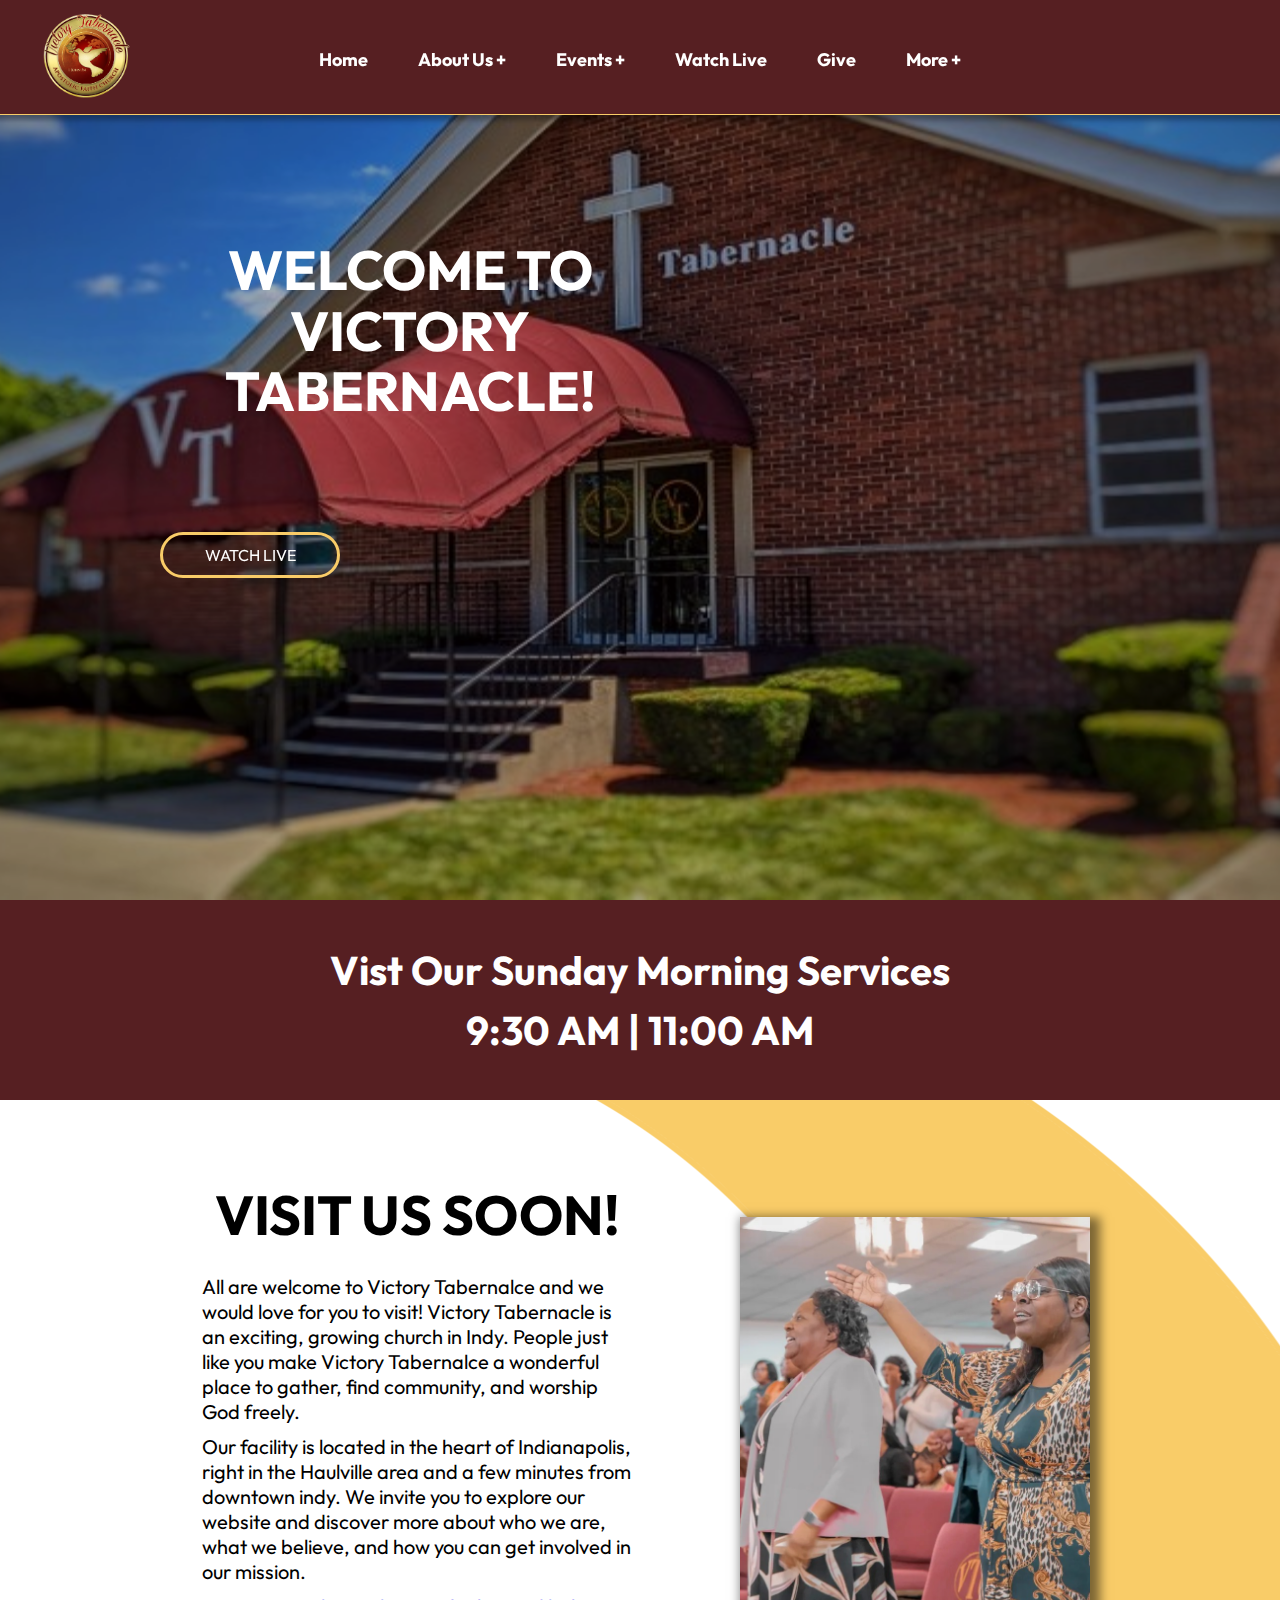
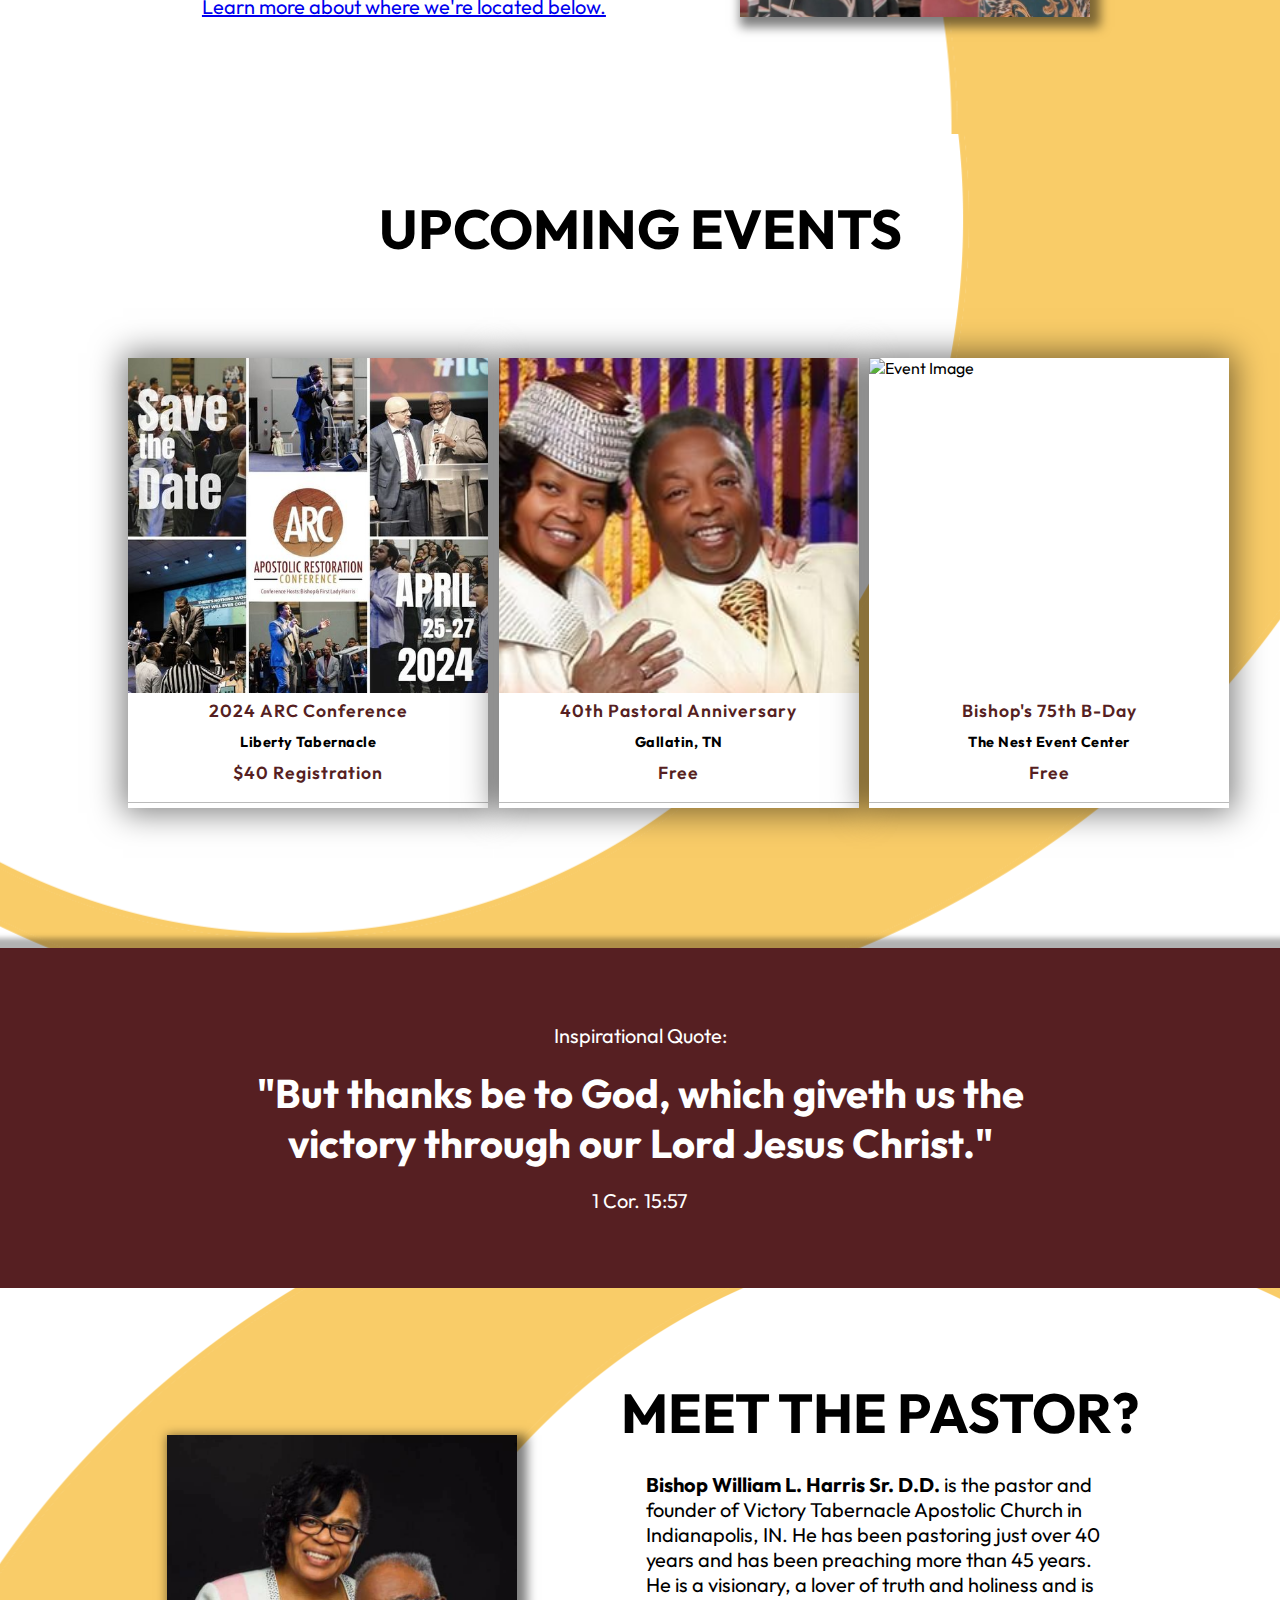
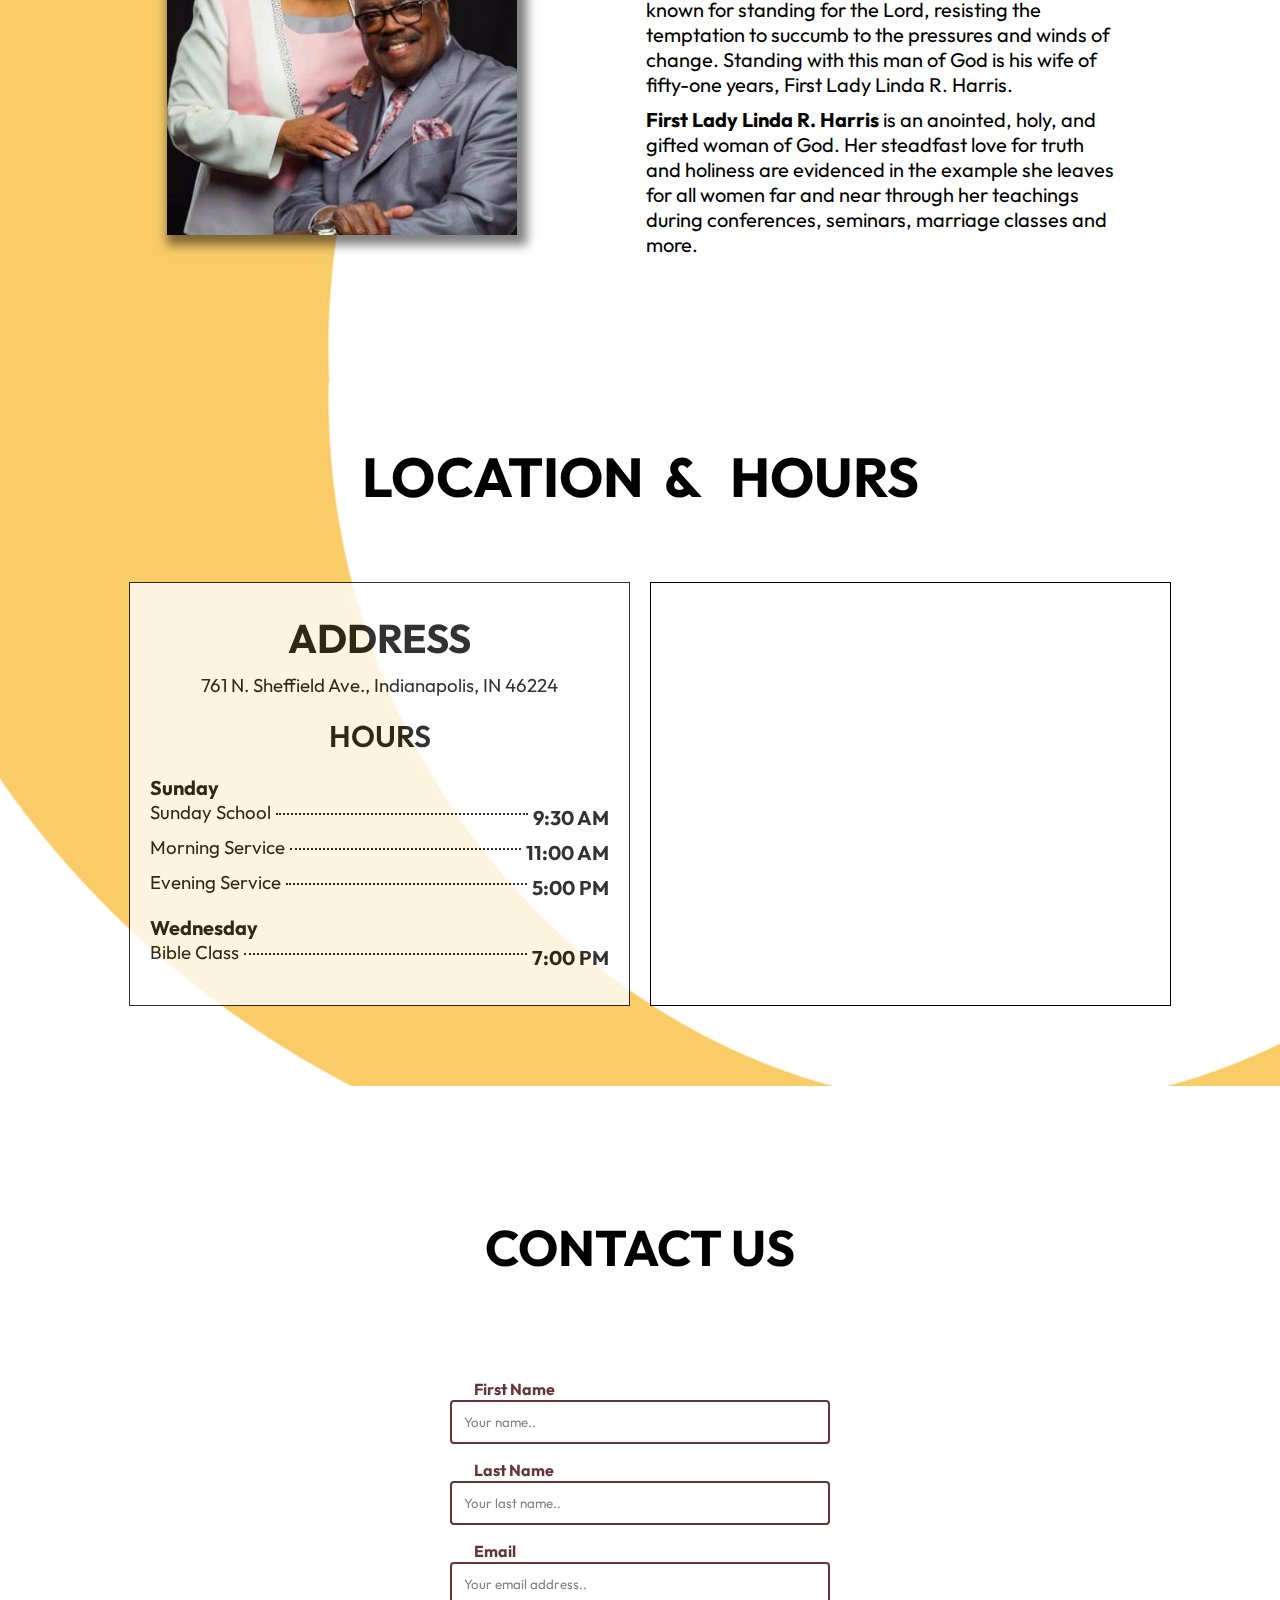
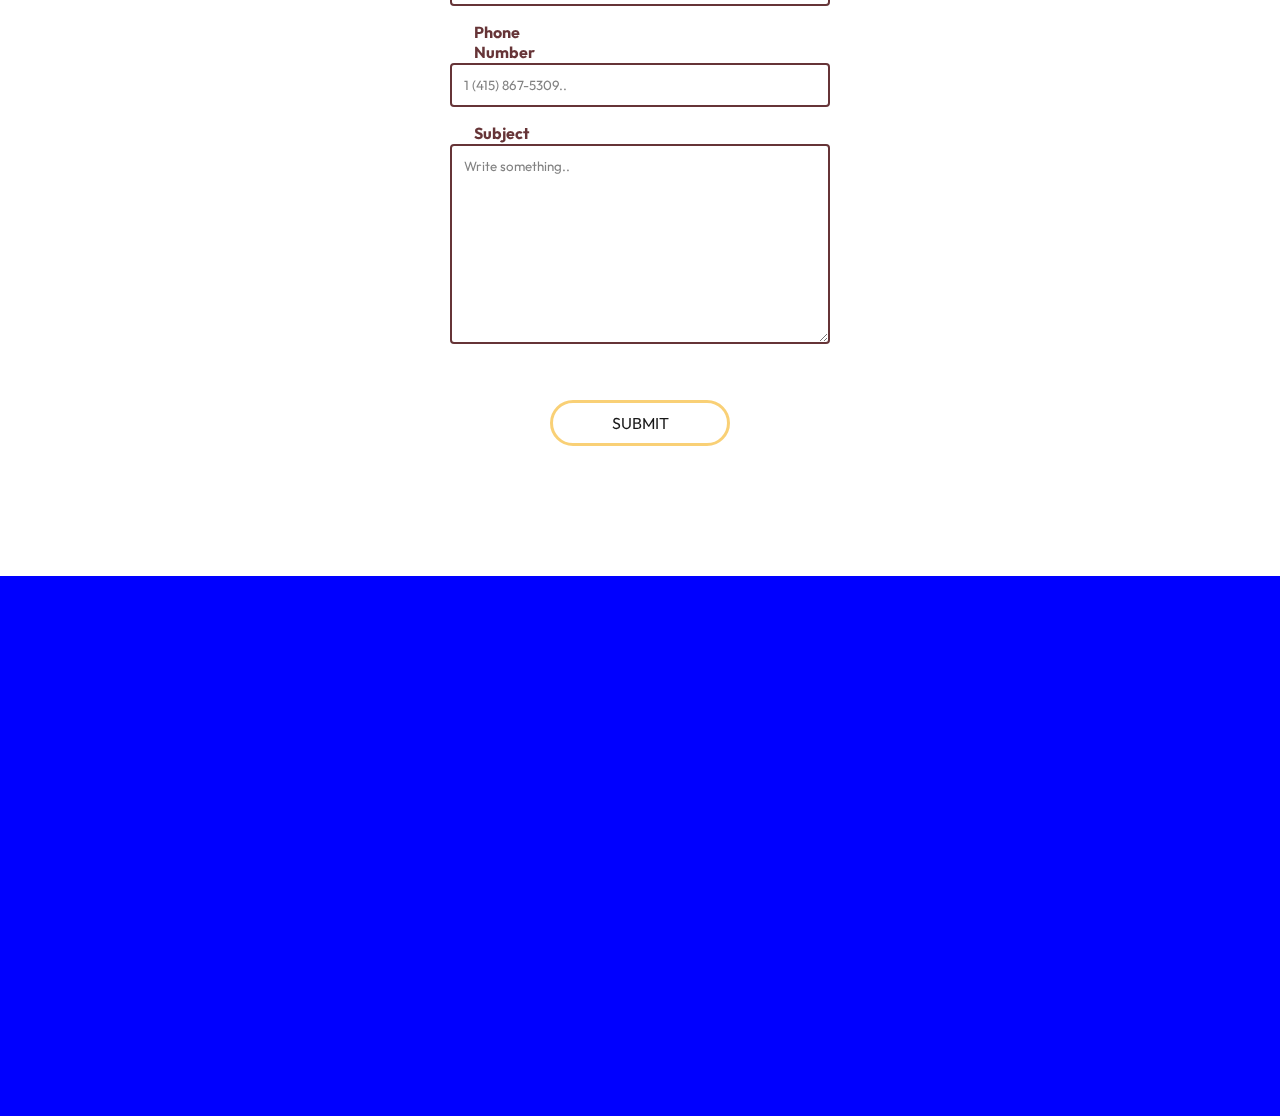
==== commit 273668b4: "Update and rename vtindy.html to index.html" ====
--- a/index.html
+++ b/index.html
@@ -6,28 +6,27 @@
 	<meta http-equiv="X-UA-Compatible" content="ie=edge">
 	<script src="script.js" defer > </script> <!-- defer = loads after the html --->
 	<script src="https://www.google.com/recaptcha/api.js" async defer></script>
-	<link rel="stylesheet" href="styles.css">
+	<link rel="stylesheet" href="vtindy.css">
 	<link rel="stylesheet" href="https://cdnjs.cloudflare.com/ajax/libs/font-awesome/6.4.2/css/all.min.css" integrity="sha512-z3gLpd7yknf1YoNbCzqRKc4qyor8gaKU1qmn+CShxbuBusANI9QpRohGBreCFkKxLhei6S9CQXFEbbKuqLg0DA==" crossorigin="anonymous" referrerpolicy="no-referrer" />
 	<link href="https://fonts.googleapis.com/css2?family=Poppins:wght@200;300;500;700&display=swap" rel="stylesheet">
 	<title>Victory Tabernacle</title>
 </head>
 <body>
-<div id="preloader"></div>
-
-	<div class="wrapper">
 	<header>
-		<div class="top-navbar">
-			<div class="top-contact">
-				<div class="top-icon">
+	<!-------------------------------------------------   TOP NAVIGATION -------------------------------------->	
+	
+		<div class="topy-navbar">
+			<div class="topy-contact">
+				<div class="topy-icon">
 					<i><img src="Images/icon-phone.png"></i>
 					<p>(317) 917-9663</p>
 				</div>
-				<div class="top-icon">
+				<div class="topy-icon">
 					<i><img src="Images/icon-mail.png"></i>
 					<p>vtministries@gmail.com</p>
 				</div>
 			</div>
-			<div class="top-social">
+			<div class="topy-social">
 				<a href="https://www.facebook.com/vtapostolic" target="blank"><img src="Images/facebook.png" alt="Facebook"></a>
 						
 				<a href="https://www.instagram.com/vtministries" target="blank"><img src="Images/instagram.png" alt="Instagram"></a> 
@@ -35,19 +34,26 @@
 				<a href="https://www.youtube.com/@victorytabernacleapostolic2098" target="blank"><img src="Images/youtube.png" alt="Youtube"></a>
 			</div>
 		</div>	
+		
+<!-------------------------------------------------   MAIN NAVIGATION -------------------------------------->	
+
+		
 		<div class="navbar">
-		
-<!-- Logo -->
-				<div class="logo">
-					<a href="Victory Apostolic.html"><img src="Images/vt_logo-removebg.png"></a>
-				</div>
-				 
-<!-- Navigation -->
+			<div class="logo">
+				<a href="Victory Apostolic.html"><img src="Images/vt_logo-removebg.png"></a>
+			</div>
+			
+				<input type="checkbox" id="menu-bar">
+			<label style="color: var(--accent-color);" for="menu-bar">Menu</label>
+			
+			<!-- Navigation MENU -->
 				<nav class="menu">
+			
+				
 					<ul>
 						<li><a href="Victory Apostolic.html" >Home</a></li></li>
 						<li>
-							<a href="Victory Apostolic_About.html" >About Us</a>
+							<a href="Victory Apostolic_About.html" >About Us +</a>
 								<ul>
 									<li><a>Our Pastor</a></li>
 									<li><a>Our History</a></li>
@@ -56,7 +62,7 @@
 								</ul>		
 						</li>
 						<li>
-							<a href="">Events</a>
+							<a href="">Events +</a>
 								<ul>
 									<li><a href="Victory Apostolic_Events.html">Calendar</a></li>
 									<li> <a href="Victory Apostolic_Events.html">Announcements</a></li>
@@ -67,7 +73,7 @@
 						
 								
 						<li>
-							<a>More</a>
+							<a>More +</a>
 								<ul>
 									<li><a href="Victory Apostolic_Gallery.html">Gallery</a></li>
 									<li><a href="https://apostolicrestorationconference.com/" target="blank">ARC</a></li>
@@ -81,92 +87,106 @@
 										
 				</nav>
 				
-<!-- menu icon -->				
-				<img src="Images/menu.png" class="menu-icon" onclick="menutoggle()">				
-			</div>
-		
-			
-			
-<!--------Scolling Announcement Section-------------------->	<!--	
-				 <div class="scrolling-text-container">
-						<div class="scrolling-text">
-							This is your announcements for Church delays or closures. &#160; &#160;&#160; &#160;
-						</div>
-					</div>
-
-<!---Banner Section ------------------->					
-			
-			<div class="banner1">
-			
-				<img src="Images/vtchurch.jpg">
-		<!---Video Background ------------------->					
-		<!--		<video class="bannerVideo" autoplay loop muted plays-inline src="Images/bannerVideo.mp4">
-			<div class="banneroverlay"> </div>
-				<div class="banneroverlay2"> </div>
-					
-				</video>	-->
-				
-				
+				
+				
+		
+		</div>
+	
+	
+		<div class="banner1">
+			
+			<div class="banneroverlay2"> </div>
+									
 		<!--------Banner Textbox------------------->				
 				<div class="text-box text-box1">
-					<h1> Welcome to Victory Tabernacle! </h1>
+					<h1  > Welcome to Victory Tabernacle! </h1>
 					<h3> Your Victory is One Visit Away. Come Join Us.</h3>
-					<a href="https://boxcast.tv/channel/o64bfthsft9gbmggecvv" target="blank"><button class="button live"> Watch Live</button></a>
-				</div>
-				
-			</div>
-			
-	</header> 
-	</div>
-<!---Sunday Services  -------------------->
-			<section class="maroon reveal">
-				<div class="small-container">
-					<div class="row column">
-						<div class="col-2 " style="color: #fff;">
-						<br>
-						<h1> Visit Our Sunday Morning Services</h1>
-							<h3> 9:30 AM | 11:00 AM </h3>			
-						</div>
-						
-						
-						<div class="col-2 responsive-margin">
-							<a href="https://boxcast.tv/channel/o64bfthsft9gbmggecvv" target="blank"><button class="button responsive-btn"> Watch Live</button></a>
-						</div>
-						
-					</div>
-				</div>
-
-			</section>
-<!---Visit Section -------------------->
-			<section class="white bg4a">
-				<div class="small-container" >
-					<div class="row">
-						<div class="col-2">
-							<h1 >Visit us soon!</h1>
-							<p style="font-size: 20px;margin-top:20px;">All are welcome to Victory Tabernalce and we would love for you to visit! Victory Tabernacle is an exciting, growing church in Indy. People just like you make Victory Tabernalce a wonderful place to gather, find community, and worship God freely.
+					<a href="https://boxcast.tv/channel/o64bfthsft9gbmggecvv" target="blank"><button style="color: #fff;"class="button live1"> Watch Live</button></a>
+				</div>
+				
+			</div>
+	
+	
+	
+	
+	
+	</header>
+	
+	<!-- <div class="container">
+		<div class="title-row"></div>
+		<div class="row">
+			<div class="col-2"></div>
+			<div class="col-2">
+				<div class="col-title"></div>
+				<div class="col-text"></div>
+				<div class="col-buttons"></div>			
+			</div>		
+		</div>	
+	</div>
+	-->
+	
+	
+	
+	
+	
+	
+<!-------------------------------------------------   Section -------------------------------------->		
+	
+	
+	
+	<div class="container responsive" style="margin:0; padding:10px; background:var(--overlay-color);">
+		<div class="col-1">
+			<div class="col-text" style="color: #fff;">
+				<h2 >Vist Our Sunday Morning Services</h2>
+				<h2>9:30 AM | 11:00 AM</h2>
+				
+			</div>
+		</div>
+		<a href="https://boxcast.tv/channel/o64bfthsft9gbmggecvv" target="blank"><button class="button live2"> Watch Live</button></a>
+	</div>
+	
+	
+	
+	
+	
+<!-------------------------------------------------   Section -------------------------------------->	
+
+		
+	<div class="container  bg4a">
+		
+		<div class="row">
+			
+			<div class="col-2-text">
+				<div class="col-title"><h1>Visit Us Soon!</h1></div>
+				<div class="col-text">
+				<p>All are welcome to Victory Tabernalce and we would love for you to visit! Victory Tabernacle is an exciting, growing church in Indy. People just like you make Victory Tabernalce a wonderful place to gather, find community, and worship God freely.
+					
+				<p >Our facility is located in the heart of Indianapolis, right in the Haulville area and a few minutes from downtown indy. We invite you to explore our website and discover more about who we are, what we believe, and how you can get involved in our mission.</p>
 							
-							<p style="font-size: 20px;margin-top:15px;">Our facility is located in the heart of Indianapolis, right in the Haulville area and a few minutes from downtown indy. We invite you to explore our website and discover more about who we are, what we believe, and how you can get involved in our mission.</p>
-							
-							<p style="font-size:20px;font-weight:600;margin-top:15px;"><a href="#locate">Learn more about where we're located below.</a> </p>
-						
-						</div>
-						<div class="col-2image reveal revealR ">
-							<img src="Images/vtimage2.jpg" alt="image" style="object-position: 30% 0;">
-						
-						
-						</div>
-					</div>
-				</div>
-
-			</section>
-			
-<!---Event Card  Section -------------------->	
-
-			<section class="white-2" >
-				<div class="small-container card" >
-				<h1 >Upcoming Events</h1>
-					<div class="row-container ">
-							<div class="item-container ">
+				<p ><a href="#locate">Learn more about where we're located below.</a> </p>
+				</div>
+				<div class="col-buttons"></div>			
+			</div>	
+			<div class="col-2-image">
+				<img src="Images/vtimage2.jpg" alt="image" style="object-position: 30% 0;">
+			</div>
+		</div>	
+	</div>	
+	
+	
+<!-------------------------------------------------   Section -------------------------------------->	
+
+	
+	<div class="container  bg4c">
+		<div class="title-row">
+			<h1>Upcoming Events</h1>
+		</div>
+		<div class="row">			
+			<div class="col-3">
+			
+			<!---Event Card 1  -------------------->
+			
+				<div class="item-container ">
 								<div class="img-container "       >
 									<img src="Images/Announcement4.jpg" alt="Event Image"> 
 								</div>
@@ -198,10 +218,14 @@
 								</div>
 										
 							</div>
-							
-							<!---Event Card 2  -------------------->	
-							
-							<div class="item-container  ">
+				
+					
+				</div>
+				<div class="col-3">
+				
+				<!---Event Card 2  -------------------->
+				
+					<div class="item-container  ">
 								<div id="galatin" class="img-container">
 									<!--<img src="Images/vtimage10.jpg" alt="Event Image"> -->
 								</div>
@@ -232,10 +256,13 @@
 								</div>
 										
 							</div>
-							
-							<!---Event Card 3  -------------------->	
-							
-							<div class="item-container ">
+				
+				</div>
+				<div class="col-3">
+				
+				<!---Event Card 3  -------------------->
+				
+					<div class="item-container ">
 								<div class="img-container">
 									<img src="Images/vtimage10.jpg" alt="Event Image"> 
 								</div>
@@ -266,80 +293,71 @@
 								</div>
 										
 							</div>
-							
-							
-					</div>	
-				</div>
-				
-			</section>
-
-<!---iNSPIRATION Section -------------------->
-
-			<section class="maroon reveal" id="shadow">
-				<div class="overlay"></div>
-				<div class="small-container" id="1"style="min-height: 180px;">
-					<div class="row">
-						<div class="col-1 ">
-							<h4 style="color: white; font-size: 30px;"> Inspirational scripture:</h4>
-							<h2 style="color: white;Letter-spacing: 2px;font-size: 30px; font-weight: normal"> "But thanks be to God, which giveth us the victory through our Lord Jesus Christ."</h2>	
-							<p style="font-size: 20px; color: white">1 Cor. 15:57</p>	
-						</div>		
-					</div>	
-				</div>
-				
-			</section>
-
-
-<!---- Meet the Pastor  -------------------->	
-
-				<section class="white" >
-					<div class="small-container">
-						<div class="row">
-							<div id="order2" class="col-2image  revealL tilt">
-								<img src="Images/portrait1.jpg" alt="image"> <!--style="object-position: 30% 0;"-->  	 	
-							
-							
-							</div>
-							<div id="order1" class="col-2">
-								<h1 >Meet the Pastor?</h1>
-								<p><b>Bishop William L. Harris Sr. D.D. </b> is the pastor and founder of Victory Tabernacle Apostolic Church in Indianapolis, IN. He has been pastoring just over 40 years and has been preaching more than 45 years. He is a visionary, a lover of truth and holiness and is known for standing for the Lord, resisting the temptation to succumb to the pressures and winds of change. Standing with this man of God is his wife of fifty-one years, First Lady Linda R. Harris.
-								
-								<p><b>First Lady Linda R. Harris</b> is an anointed, holy, and gifted woman of God.  Her steadfast love for truth and holiness are evidenced in the example she leaves for all women far and near through her teachings during conferences, seminars, marriage classes and more.  </p> 
-								
-								<!--<p style="	font-weight:600;margin-top:15px;"> Learn more about our locations below.</p>-->
-								<div class="row" style="width:100%; justify-content:space-between;">
-								<button class="button overlay-btn" >Learn More</button>
-								<button class="button overlay-btn" >Meet the Staff</button>
-								</div>
-							
-							</div>
-							
-						</div>
-					</div>
-					
-
-				</section>
-				<script type="text/javascript" src="vanilla-tilt.js"></script>
-				<script>
-					VanillaTilt.init(document.querySelector(".tilt"),{
-						max:15,
-						speed: 100
-					
-					});		
-				
-				</script>
-<!---- Map and hours page  ----------------->	
-
-				<section id="locate" class="white reveal" >
-				<h1  class="largeTitle">Hours &nbsp;& &nbsp;Location</h1>
-					<div class="small-container" >
-					
-						<div class="rowMap">
-						
-							<div class="col-2maptext reveal revealR">
+				
+				
+				</div>
+				<div class="col-buttons"></div>			
+			</div>		
+		</div>	
+	</div>
+	
+	
+	
+
+
+	
+	
+<!-------------------------------------------------   Section -------------------------------------->	
+
+		
+	<div class="container box-shadow" style="background:var(--overlay-color);">
+		
+		<div class="row">
+			
+			<div class="col-1">
+				<div class="col-title" style="color:#fff;"><p>Inspirational Quote:</p></div>
+				<div class="col-text" style="color:#fff;"><h2>"But thanks be to God, which giveth us the victory through our Lord Jesus Christ."</h2></div>
+				<div class="col-buttons"  style="color:#fff;"> <p>1 Cor. 15:57</p></div>			
+			</div>		
+		</div>	
+	</div>
+	
+	
+	
+<!-------------------------------------------------   Section -------------------------------------->	
+
+		
+	<div class="container  bg4">
+		
+		<div class="row">
+			<div class="col-2-image">
+				<img src="Images/portrait1.jpg" alt="image"> <!--style="object-position: 30% 0;"--> 
+			</div>
+			<div class="col-2-text" >
+				<div class="col-title"><h1 >Meet the Pastor?</h1></div>
+				<div class="col-text" style="justify-content: start;">
+				<p><b>Bishop William L. Harris Sr. D.D. </b> is the pastor and founder of Victory Tabernacle Apostolic Church in Indianapolis, IN. He has been pastoring just over 40 years and has been preaching more than 45 years. He is a visionary, a lover of truth and holiness and is known for standing for the Lord, resisting the temptation to succumb to the pressures and winds of change. Standing with this man of God is his wife of fifty-one years, First Lady Linda R. Harris.
+								
+				<p><b>First Lady Linda R. Harris</b> is an anointed, holy, and gifted woman of God.  Her steadfast love for truth and holiness are evidenced in the example she leaves for all women far and near through her teachings during conferences, seminars, marriage classes and more.  </p> 
+				</div>
+				<div class="col-buttons"></div>			
+			</div>		
+		</div>	
+	</div>
+	
+	
+	
+<!-------------------------------------------------   Section -------------------------------------->	
+
+		
+	<div class="container bg4b">
+		<div class="title-row"><h1>Location &nbsp;& &nbsp; Hours</h1></div>
+		<div class="row">
+			<div class="col-2">
+				
 								<div class= "hoursContainer">
 								
-								<h1 style="text-align: center;width: 50%;">Address</h1>
+								<h1 >Address</h1>
 								<h3>761 N. Sheffield Ave., Indianapolis, IN 46224</h3>
 								
 								
@@ -378,27 +396,25 @@
 								
 							
 							</div>
-							</div>
-							<div class="col-2map revealL">
-							<iframe class="map" src="https://www.google.com/maps/embed?pb=!1m18!1m12!1m3!1d3066.2718060997454!2d-86.19796889999999!3d39.7784552!2m3!1f0!2f0!3f0!3m2!1i1024!2i768!4f13.1!3m3!1m2!1s0x886b5715ad55bbe9%3A0x8611c4c9930e7f2b!2s761%20N%20Sheffield%20Ave%2C%20Indianapolis%2C%20IN%2046222!5e0!3m2!1sen!2sus!4v1697236401423!5m2!1sen!2sus" width="100%" height="100%" style="border:0;" allowfullscreen="" loading="lazy" referrerpolicy="no-referrer-when-downgrade"></iframe>
-							
-							
-							
-							</div>
-					
-						
-					</div>
-
-				</section>	
-	
-<section class="maroon " style="background-image:url('Images/contact-bg.jpg'); background-size: cover; background-repeat: no-repeat; margin: 10px 0;">
-		<div class="small-container" style=" align-items: center;display:flex;background: inherit;">
-		
-			<div class="row" style=" width: 100%; text-align: center;">
-				
-				<h1 style="margin: 50px 0; font-size: 50px;">Contact Us</h1>
-					<div class="container">
-					  <form action="https://formsubmit.co/darthomale@gmail.com" method="POST" > <!--action="action_page.php" -->
+			
+			</div>
+			<div class="col-2" id="map">
+				<iframe class="map" src="https://www.google.com/maps/embed?pb=!1m18!1m12!1m3!1d3066.2718060997454!2d-86.19796889999999!3d39.7784552!2m3!1f0!2f0!3f0!3m2!1i1024!2i768!4f13.1!3m3!1m2!1s0x886b5715ad55bbe9%3A0x8611c4c9930e7f2b!2s761%20N%20Sheffield%20Ave%2C%20Indianapolis%2C%20IN%2046222!5e0!3m2!1sen!2sus!4v1697236401423!5m2!1sen!2sus" width="100%" height="100%" style="border:0;" allowfullscreen="" loading="lazy" referrerpolicy="no-referrer-when-downgrade"></iframe>		
+			</div>		
+		</div>	
+	</div>
+	
+	
+	
+<!-------------------------------------------------   Section -------------------------------------->	
+
+	<div class="container form-bg">
+		
+		<div class="row">
+			<div class="col-1">
+			<h1 style="margin: 50px 0; font-size: 50px;">Contact Us</h1>
+					<div class="form-container">
+					  <form action="https://formsubmit.co/38016495adb46c2af6ec1477bb048080" method="POST" > <!--action="action_page.php" -->
 						<div class="flex-column">
 						<label for="fname">First Name</label>
 						<input type="text" id="fname" name="firstname" placeholder="Your name.." required>
@@ -435,212 +451,27 @@
 						
 						<input type="submit" value="Submit">
 
-					  </form>
-					</div>
-				
-							
-			
-				
-				
-			</div>
+					  </form>		
+		</div>	
 		</div>
-</section>	
-
-				<div id="popup-form-container" style="display:none;">
-				  <!-- Your form HTMLcode from the previous section here -->
-				</div>
-
-			<script>
-				
-					//shows and hides the pop-up contact form 
-					
-						function showPopupForm() {
-						  document.getElementById("popup-form-container").style.display = "block";
-						}
-
-						function hidePopupForm() {
-						  document.getElementById("popup-form-container").style.display = "none";
-						}	
-						
-					
-					//hand the eent on the form popup button and on escape key  				
-
-						document.addEventListener("DOMContentLoaded", () => {
-
-						  document.getElementById('show-popup').addEventListener('click', () => {
-							showPopupForm();
-						  });
-
-						  document.addEventListener('keydown', (event) => {
-							if (event.key === 'Escape') hidePopupForm()
-						  });
-
-						});
-						
-					//To validate the form when the user clicks the submit button. 
-						
-						document.getElementById("contact-form").addEventListener("submit", (event) => {
-						  const contactForm = event.target
-						  if (!validateContactForm(contactForm)) {
-							event.preventDefault();
-							displayError(contactForm, 'Invalid input')
-						  }
-						});
-
-
-					// Function to validate email addresses
-						function isValidEmail(email) {
-						  // Define the JS Regex pattern for a valid email address
-						  const emailRegex = /^[a-zA-Z0-9.!#$%&'*+\/=?^_`{|}~-]+@[a-zA-Z0-9](?:[a-zA-Z0-9-]{0,61}[a-zA-Z0-9])?(?:\.[a-zA-Z0-9](?:[a-zA-Z0-9-]{0,61}[a-zA-Z0-9])?)*$/;
-						  
-					// Test the email against the pattern and return the result (true or false)
-						  return emailRegex.test(email);
-						}
-
-					// Function to validate phone numbers
-							function isValidPhoneNumber(phone) {
-					// Define the JS Regex pattern for a valid 10-digit phone number
-						  const phoneRegex = /^\d{10}$/;
-						  
-					// Test the phone number against the pattern and return the result (true or false)
-						  return phoneRegex.test(phone);
-						}
-
-
-
-			</script>
-
-<!--
-<section class="white" >
-	<div class="small-container" id="contact">
-		<div class="row">
-			<div class="col-1">
-		  <h2>Contact Us</h2>
-		  <p>Feel free to contact us with any questions or concerns.</p>
-		  <form action="/contact" method="post">
-		  
-			<input type="text" name="name" placeholder="Your Name" required>
-			<input type="email" name="email" placeholder="Your Email" required>
-			<!--<input type="text" id="phone" placeholder="Phone no.">-
-			<textarea name="message" placeholder="Your Message"></textarea>
-			<input type="submit" value="Send Message">
-			
-		  </form>
-		  </div>
-		</div>  
-  </div>
-</section>		-->
-		
-	<!------------------ footer   ----------------->	
-		<footer class="maroon">
-			<div class="large-container">
-				<div class="row">
-				
-					<div class="col-1 footers" style="font-size: 25px; color: white; font-weight: 100;letter-spacing: 10;" >
-						<div class="logo-footer"><a href="Victory Apostolic.html"><img src="Images/vt_logo-removebg.png"></a></div>			
-						
-						<p style="color:white; font-size:15px; font-weight:300; line-height:1;">Bishop William L. Harris Sr. D.D.</p>
-						<p style="color:white; font-size:15px; font-weight:300; line-height:1;">Victory Tabernacle Apostolic Faith Church</p>
-						<p style="color:white; font-size:15px; font-weight:300; line-height:1;">761 N. Sheffield | Indiapolis, IN 46222 | (317) 719-4088</p>
-						<p style="color:white; font-size:15px; font-weight:300; line-height:1;" class="copyright"> Copyright 2023</p>
-						
-						<h4 style="margin-top:80px;font-size:50px;font-weight:400;">Follow us</h4>
-						<div class="social">
-						
-							<div class="social-icon"><a href="https://www.facebook.com/vtapostolic" target="blank"><img src="Images/facebook.png" alt="Facebook"></a></div>
-						
-							<div class="social-icon"><a href="https://www.instagram.com/vtministries" target="blank"><img src="Images/instagram.png" alt="Instagram"></a> </div>
-							
-							<div class="social-icon"><a href="https://www.youtube.com/@victorytabernacleapostolic2098" target="blank"><img src="Images/youtube.png" alt="Youtube"></a></div>
-						</div>
-					</div>
-				</div>
-			</div>
-		</footer>
-		
-
-	<!---------------------------------- JS for toggle Menu-------------------------------->	
-
-
-	
-	</div>
-	
-	<script>
-		window.addEventListener('scroll', reveal);
-		
-		function reveal(){
-			var reveals = document.querySelectorAll('.reveal');
-			
-			for(var i = 0; i < reveals.length; i++){
-			
-			var windowheight = window.innerHeight;
-			var revealtop = reveals[i].getBoundingClientRect().top;
-			var revealpoint = -100;
-			
-			if(revealtop < windowheight - revealpoint){
-				reveals[i].classList.add('active');
-			}
-			else{
-				reveals[i].classList.remove('active');
-			
-			}
-		   }
-			
-		}
-		
-		</script>
-		
-		
-		
-		
-		
-		
-		<script>
-		
-		/*
-		window.addEventListener('scroll', reveal-img);
-		
-		function reveal-img(){
-			var reveals = document.querySelectorAll('.reveal-img');
-			
-			for(var i = 0; i < reveals.length; i++){
-			
-			var windowheight = window.innerHeight;
-			var revealtop = reveals[i].getBoundingClientRect().top;
-			var revealpoint = 100;
-			
-			if(revealtop < windowheight - revealpoint){
-				reveals[i].classList.add('active');
-			}
-			else{
-				reveals[i].classList.remove('active');
-			
-			}
-		   }
-			
-		}*/
-	</script>	
-		
-		
-	<script>
-		var MenuItems = document.getElementById("MenuItems");
-		
-		MenuItems.style.maxHeight = "0px";
-		
-		function menutoggle(){
-			if(MenuItems.style.maxHeight == "0px")
-				{
-					MenuItems.style.maxHeight = "200px"
-				}
-			else
-				{
-					MenuItems.style.maxHeight = "0px"
-				}
-		}
-		
-
-
-	</script>
+	</div>
+	</div>
+	
+	
+	
+	
+	
+	
+	
+<!-------------------------------------------------   Section -------------------------------------->				
+	
+	<footer>
+	
+	</footer>
+	
+	
+	
+	
+	
 </body>
-
-</html>+</html>
--- a/vtindy.css
+++ b/vtindy.css
@@ -0,0 +1,1743 @@
+	/*@import url('https://fonts.googleapis.com/css2?family=Source+Sans+3:wght@200;300;400;600;700;900&display=swap');*/
+
+  @import url('https://fonts.googleapis.com/css2?family=Josefin+Sans:wght@200;300;400;600;700&family=Outfit:wght@400;700&display=swap');
+
+
+*, ::before, *::after{
+	margin: 0;
+	padding: 0;
+	box-sizing: border-box;	
+	font-family: 'Outfit', sans-serif; /**/
+}
+
+
+:root{ /* This is how you write a variable. In this example, this is a variable for color that will be used in several elements.  */
+	--overlay-color: rgba(86,31,34,1)/*rgba(123,44,48,1)  rgba(145,0,10,1);/*#03a9f4*/; 
+	--accent-color: #F9CC68;  /*rgba(12,192,212,1) */
+	--button-hover: #BC9A4F;
+	
+	/*Font size variables */
+	--header: 55px;
+	--sub-header: 40px;
+	--small-header: 30px;
+	--paragraph: 20px;
+	--nav-link: 18px;
+	--small-print: 16px;
+	
+	
+}
+
+
+
+
+html{
+	scroll-behavior: smooth; 
+	scrollbar-width: normal;
+	width: 100%;
+	margin:0;
+}
+header{
+	
+	width: 100%;
+	height: 100vh;
+/*	background: blue;/**/
+	
+}
+
+body{
+	margin: 0;
+	padding: 0px;
+	background: #fff;
+	width: 100%;
+	
+}	
+
+
+
+/******************************************  Header Banner section  ***************************************/
+
+
+.banner1{
+	padding: 0;
+	/*background: blue;*/
+	background-image: url("Images/vtchurch.jpg");
+	background-attachment: fixed;
+	background-position: center;
+	background-repeat: no-repeat;
+	background-size: 1800px 900px;
+	height: 100vh;
+	filter: brightness(100%);
+	
+/*	overflow: hidden;/**/
+}
+
+.banneroverlay2{
+	
+	position: absolute;
+	top: 0px;
+	left: 0;
+	width: 100%;
+	height: 100%;
+	background: rgba(10,0,0,.3); /**//*
+	background-color: black;/**/
+/*	opacity: .75;  /**/
+	background-repeat: no-repeat; 
+	background-position: center;
+	background-size: cover;/**/
+	overflow: hidden;
+	z-index: 11; 
+}
+
+.text-box{
+	width: 900px;
+	position: absolute;
+	top: 240px;
+	left: 160px;
+	color: #fff;
+	background: transparent;
+	caret-color: transparent;
+	cursor: default;
+	filter: brightness(100%);
+	z-index: 105;
+	
+}
+.text-box h1{
+	width: 500px;
+	color: #fff;
+	margin-bottom: 10px;
+	text-transform: uppercase;
+	line-height: 1.1;
+	font-size: var(--header);
+	
+	animation: scroll-in 1.3s ease;
+	
+}	
+	
+@keyframes scroll-in{
+	0%{
+		transform: scale(.2);
+	}
+	60%{
+		transform: scale(1.2);
+	}
+	100%{
+		transform: scale(1);
+	}
+}
+	
+	
+
+.text-box h3{
+	font-size: var(--sub-header);
+	font-weight: 400;
+	line-height: 2;
+	opacity: 0;
+	animation: fade-down 2s ease forwards 1.2s ;
+}
+
+@keyframes fade-down{
+	0%{
+		transform: translateY(-80%);
+		opacity: 0;
+	}
+	
+	100%{
+		transform: translateY(0%);
+		opacity: 1;
+	}
+}
+
+
+
+/******************************************  NAVIGATION  ***************************************/
+
+
+
+.navbar{
+	width: 100%;
+	display: flex;
+	background: var(--overlay-color);
+	height: 115px;
+	align-items: center;
+	position: fixed;
+	top: 0px;
+	left: 0;
+	box-shadow: 0 0 5px 5px rgba(0,0,0,0.3);
+	border-bottom: 1px solid var(--accent-color);/**/ 
+	z-index: 100;
+}
+
+
+
+.hamburger{
+	position: relative;
+	width: 30px;
+	height: 4px;
+	background: #fff;
+	border-radius: 10px;
+	cursor: pointer;
+	z-index: 20;
+	transition: 0.3s;
+	}
+
+
+/******************************************  TOP NAVIGATION  ***************************************/
+
+
+.topy-navbar{
+	display: flex;
+	justify-content: space-between;
+    align-items: center;
+	position: fixed;
+	top: 0;
+	left: 0;
+	background: var(--accent-color);
+	height: 40px;
+	width: 100%;
+	overflow: auto;/**/
+	z-index: 100;
+}
+.topy-contact{
+	display: flex;
+	margin-left: 30px;
+}
+.topy-icon{
+	display: flex;
+	justify-content: start;
+	align-items: center;
+	margin-left: 10px;
+	background: transparent;
+	width: 200px;
+}
+
+.topy-icon img,
+.topy-social img{
+	height: 20px;
+	margin: 5px 10px 0 0;
+}
+
+.topy-contact p{
+	
+}
+
+.topy-social{
+	display: flex;
+	justify-content: center;
+	align-items: center;
+	margin-right: 80px;
+}
+
+
+
+
+
+/****************************************** MAIN NAVIGATION  ***************************************/
+
+#menu-bar{
+	display: none;/**/
+}
+
+.navbar label{
+	display: none;
+}
+
+
+
+.logo{
+	margin-left: 40px;
+	z-index: 120;/**/
+	max-width: 60px;
+	/*background: blue; /*Troubleshoot for spacing and sizing issues**//////////////////////////////////////////////
+}
+
+.logo img{
+	cursor: pointer;
+    height: 5.8em;
+	min-width: 80%;
+	animation: rotating 3.9s linear 2 .5s;
+} 
+
+@keyframes rotating{
+	0%{
+		transform: rotateY(0deg);
+	}
+	0%{
+		transform: rotateY(90deg);
+	}
+	0%{
+		transform: rotateY(180deg);
+	}
+	0%{
+		transform: rotateY(360deg);
+	}
+}
+
+
+.menu{
+	width: 100vw;
+	position: absolute;
+	margin: auto 0;
+	height: 100%;
+/*	background: red;/**/
+	z-index: 300px;
+	
+
+}
+nav ul{
+	display: flex;
+	justify-content: center;
+	list-style: none;
+	width: 100%;
+	margin-right: 40px;
+	position: relative;
+	padding: 0;
+	
+}
+
+nav ul li{
+	display: flex;
+	justify-content: end;	
+	margin: 0px 10px;
+	padding-bottom: 20px;
+/*	background: gray;/**/
+	
+	
+}
+
+nav ul li a{
+	color: white;
+	text-decoration: none;/**/
+	line-height: 100px;
+	font-size: var(--nav-link);
+	font-weight: bold;
+	padding: 10px 15px;
+/*	background: black;/**/
+	
+}
+
+nav ul ul li a{
+	color: var(--overlay-color);
+}
+
+.menu ul li a:hover{
+
+	color: var(--accent-color);
+}
+
+.menu ul li:hover > ul{
+	opacity: 1;
+	display: flex;
+	width: 100%;
+	padding: 0 100px;/* 100*/
+	box-shadow:inset 0px 5px 5px 5px rgba(0,0,0,0.5);
+	left: 0;
+	justify-content: center;
+	z-index: 2;
+	animation: dropdown .34s ease-in-out forwards;
+	
+}
+@keyframes dropdown{
+	0%{
+		transform: scale(.3);
+		opacity: 0;
+		width: 10%;
+	}
+	33%{
+		transform: scale(.5);
+		opacity:0;
+		width: 30%;
+	}
+	66%{
+		transform: scale(.7);
+		opacity: 0.1;
+		width: 75%;
+	}
+	
+	100%{
+		transform: scale(1);
+		opacity: 1;
+		width: 100%;
+	}
+}
+
+
+nav ul ul{ /* dropdown content*/
+	position: absolute;
+	display: flex;
+	flex-direction: row;
+	top: 115px;  /*115px;*/
+	height: 80px;	/**/
+	display: none;
+	align-items: center;
+	background: var(--accent-color);
+	opacity: 0;
+	z-index: 50;
+	padding: 1px;
+}
+
+nav ul ul li{
+	position: relative;
+	margin: 0px;
+	width: 160px;	
+	display: flex;
+	padding-top:20px;
+	justify-content: center;
+	align-items: center;
+	color: var(--overlay-color);
+	height: 80px;
+
+/*	background: red; /**/
+		
+}
+
+nav ul ul li:hover{
+	color:  var(--overlay-color);
+	box-shadow:inset 0px 5px 5px 5px rgba(0,0,0,0.5);
+	background: #fff;
+}
+
+
+/******************************************  SITE STRUCTURE  ***************************************/
+
+/* font sizes */
+
+p{	font-size: var(--paragraph); margin: 5px 0;}
+
+h1{	font-size: var(--header);
+	text-align: center;
+	text-transform: uppercase;
+}
+
+h2{
+	font-size: var(--sub-header); margin: 5px 0;
+	text-align: center;	
+}
+
+
+
+
+.responsive{
+	display: none;
+}
+
+
+.container{
+	width: 100%;
+/*	background: red;/**/
+	margin: 0;
+	display: flex;
+	flex-direction: column;
+	align-items: center;
+	justify-content: space-between;
+	padding: 50px 50px;
+	
+}
+
+.title-row{
+	/*width: 100%;/**/
+	min-height: 100px;
+/*	background: blue;/**/
+	margin: 10px 0;
+	display: flex;
+	justify-content: center;
+}
+
+.row{
+	width: 90%;
+	min-height: 200px;
+/*	background: blue;/**/
+	margin: 10px 0;
+	display: flex;
+	justify-content: center;
+}
+
+.col-1{
+	width: 100%;
+	min-height: 100px;
+/*	background: green;/**/
+	margin: 10px;
+	padding: 10px;
+}
+
+.col-2{
+	width: 50%;
+	min-height: 100px;
+/*	background: green;/**/
+	margin: 10px;
+	padding: 10px;
+}
+
+.col-3{
+	width: 33%;
+	min-height: 100px;
+/*	background: green;/**/
+	margin: 10px;
+	padding: 10px;
+}
+
+
+.col-4{
+	width: 25%;
+	min-height: 100px;
+/*	background: green;/**/
+	margin: 10px;
+	padding: 10px;
+}
+
+.col-2-text{
+	width: 50%;
+	min-height: 100px;
+/*	background: green;/**/
+	margin: 10px;	
+	display: flex;
+	flex-direction: column;
+	justify-content: center;
+	align-items: center;
+}
+
+.col-2-image{
+	width: 40%;
+	min-height: 100px;
+/*	background: green;/**/
+	margin: 10px;
+	display: flex;
+	justify-content: center;
+	align-items: center;
+	overflow: hidden;
+	padding: 0 30px;
+}
+
+.col-2-image img{
+	min-height: 400px;	
+	width: 350px;
+	object-fit: cover;
+	box-shadow: 5px 5px 10px 5px rgba(0,0,0,0.5);
+}
+
+.col-title{
+/*	background: #fff;/**/
+	min-height: 10px;
+	margin: 10px 0;
+	display: flex;
+	justify-content: center;
+	
+}
+
+.col-text{
+/*	background: #fff;/**/
+/*	background: red; /**/
+	min-height: 50px;
+	width: 85%;
+	margin: 10px auto;
+	padding: 0 10px;
+	display: flex;
+	flex-direction: column;
+	justify-content: center;
+}
+
+.col-buttons{
+/*	background: #fff; /**/
+	min-height: 10px;
+	margin: 10px 0;
+	display: flex;
+	align-items: center;
+	justify-content: center;
+}
+
+
+footer{
+	width: 100%;
+	height: 60vh;
+	background: blue;/**/
+}
+
+
+
+
+
+/******************************************  buttons  ***************************************/
+
+.live2{
+	display: none;
+}
+
+
+
+.button{
+	position: relative;
+	padding: 10px 20px;
+	margin: 20px 0;	
+	background: transparent;
+/*	background-image: linear-gradient(var(--button-hover),var(--accent-color));/**/
+	color: black;
+	border-radius: 50px;
+	border: 3px solid var(--accent-color);
+	font-size: var(--small-print);
+	width: 180px;
+	cursor: pointer;
+	text-transform: uppercase;
+	z-index: 10;
+}
+
+
+/******************************************  Event Cards  ***************************************/
+
+
+.card{
+	/*background: blue;	/**/
+
+}
+
+.card h1{
+	text-align: center;
+	font-size: var(--sub-header);
+	margin: 20px 0;
+	letter-spacing: 1;
+	line-height: 1;
+	text-transform: uppercase;
+}
+.row-container{
+	width: 100%;
+	display: flex;
+	flex-wrap: wrap;
+	justify-content: center;
+	align-items: center;
+/*	flex-wrap: wrap; /**/
+/*	background: red; /**/
+	
+}
+
+.item-container{
+	position: relative;
+	margin: 24px 24px 60px;
+	width: 360px;
+	height: 450px;
+	overflow: hidden;/**/
+	background: #fff;
+	box-shadow: 0 0 30px 5px rgba(0,0,0,0.5);
+	cursor: default;
+	
+}
+
+.img-container,
+.body-container{
+	position: absolute;
+	top:0;
+	left: 0;
+	width: 100%;
+	height: 100%;	
+}
+
+.img-container img{
+	width: 100%;
+}
+
+.body-container{
+	position: relative;
+}
+
+.overlay-1{
+	position: relative;
+	width: 100%;
+	height: 335px;
+	background-color: var(--overlay-color); /*rgba(24,83,122,0.6);*/
+	opacity: 0;
+	transition: height linear 0.4s, opacity linear 0.2s;
+}
+
+.item-container:hover .overlay-1{
+	opacity: 0.8;
+	height: 150px;
+	
+}
+
+.item-container:hover{
+	box-shadow: 0 0 30px 5px rgba(0,0,0,0.9);
+}
+
+.event-info{
+	background-color: #fff;
+	display: flex;
+	flex-direction: column;
+	justify-content: center;
+	align-items: center;
+	overflow: hidden;
+	
+	
+	/*padding: 8px 8px 15px 8px;
+	z-index: 10;*/
+	
+}
+
+.title,
+.price{
+	color: var(--overlay-color); /*#18537a;*/
+	font-size: 1.1em;
+	font-weight: 600;
+	letter-spacing: 1px;
+	margin: 6px
+}
+
+.info{
+	letter-spacing: 0.5px;
+	margin-bottom: 4px;
+	font-weight: bold;
+	font-size: 0.9em;
+	
+}
+
+.separator{
+	width: 20%;
+	height: 6px;
+	background-color: #17537a;
+	margin-bottom: 16px;
+}
+
+.additional-info{
+	border-top: 1px solid #bbb;
+	margin-top: 12px;
+	padding: 8px;
+	
+	padding-bottom: 120px;
+		
+
+}
+
+.additional-info info{
+	
+	font-size: 0.2em;
+	margin-bottom: 10px;
+	text-align: center;
+	color: #18537a;
+/*	background: blue;/**/
+}
+
+.additional-info p{
+	display: flex;
+	justify-content: center;
+	align-items: center;
+	padding: 0 15px;
+}
+
+.info i img{
+	height: 20px;
+	margin: 5px 4px 0 0;
+}
+
+.description{
+	display: flex;
+	flex-direction: column;
+	padding: 20px 0 30px;
+	text-align: center;
+	font-weight: 300;
+} 
+
+.info span{
+	color: var(--overlay-color);
+	font-size: 1.3em;
+	font-weight: 600;
+	margin-top: 5px;
+	padding-top: 5px;
+	cursor: pointer;
+}
+
+.action{
+	color: #fff;
+	border: 3px solid #fff;
+	background-color: transparent;
+	position: absolute;
+	top: -100px;
+	left: 50%;
+	transform: translateX(-50%);
+	width: 60%;
+	outline: none;
+	cursor: pointer;
+	padding: 12px;
+	text-transform: uppercase;
+	font-size: 1.1em;
+	font-weight: bold;
+	letter-spacing: 2px;
+	transition: background-color 0.4s, top 0.4s;
+}
+
+#galatin{
+	background-image: url('Images/Announcement5.jpg');
+	background-repeat: no-repeat;
+	background-size: auto 735px;
+	background-position: 100% 50%;
+}
+
+
+.item-container:hover .action{
+	top: 50px;
+	
+}
+
+.action:hover {
+	background-color: var(--overlay-color);
+	color: white;
+}
+
+
+
+
+.hero{
+	width: 100%;
+	height: 100%;
+	background: #fff;
+	margin-bottom: 100px;
+	padding: 24px;
+	
+}
+
+/******************************************  SPECIAL CLASS  ***************************************/
+
+.box-shadow{
+	box-shadow: 0 0 5px 10px rgba(0,0,0,0.3);
+	padding: 30px 50px;
+}
+
+#map {  
+  width: 50%;  
+  margin: 20px 0;
+  padding: 0px;
+  border: 1px solid black;
+  
+}
+
+/******************************************  Locations And Hours  ***************************************/
+
+
+.responsive-btn{
+	display: none;
+	color: #fff;
+	margin-top: 10px;
+}
+.hoursContainer{
+	/*background: blue; /**/
+	display: flex;
+	flex-direction: column;
+	justify-content: space-between;
+	background: #fff;
+	opacity: 0.8;
+	padding: 20px;
+	border: 1px solid black;
+	
+}
+
+.hoursContainer h1{
+	
+	font-size: var(--sub-header);
+/*	background: pink; /**/
+	margin: 10px auto;
+	
+}
+
+.hoursContainer h3{
+/*	background: green; /**/
+	display: flex;
+	flex-direction: column;
+	justify-content: space-between;
+	align-items: center;
+	font-weight: 400;
+	
+}
+
+
+.table{
+/*	background: red; /**/
+	width: 100%;
+
+}
+.table-title{
+	display: flex;
+	justify-content: center;
+	align-content: center;
+	margin: 10px 0;
+	width: 100%;
+}
+.table-title h1{
+	font-weight: 600;
+	font-size: var(--small-header);
+}
+.services{
+	display: flex;
+	justify-content: space-between;
+	font-weight: 700;
+}
+
+.table-section{
+	margin: 10px 0;
+}
+
+.tableHeader{
+	font-size: var(--paragraph);
+	font-weight: 700;
+}
+
+.dot{
+    flex: 1;
+    border-bottom: 2px dotted black;
+    height: 0.6em;
+	margin: 5px 5px 0 5px;
+    }
+
+
+
+/******************************************  Section Backgrounds  ***************************************/
+.bg4{
+	background: #fff;
+	background-image: url("Images/gold-section-bg4.png");
+	/*background-size: cover;/**/
+	background-repeat: no-repeat;
+	/*background-position: 0% -50%;/**/
+	background-position: 50% 50%;
+	padding: 60px 0;
+	
+}
+.bg4c{
+	background: #fff;
+	background-image: url("Images/gold-section-bg4c.png");
+	/*background-size: cover;/**/
+	background-repeat: no-repeat;
+	/*background-position: 0% -50%;/**/
+	background-position: 47% 55%;
+	
+}
+
+.bg4a{
+	background: #fff;
+	background-image: url("Images/gold-section-bg4a.png");
+	/*background-size: cover;/**/
+	background-repeat: no-repeat;
+	/*background-position: 0% -50%;/**/
+	background-position: 50% 50%;
+	
+}
+
+.bg4b{
+	background: #fff;
+	background-image: url("Images/gold-section-bg4b.png");
+	/*background-size: cover;/**/
+	background-repeat: no-repeat;
+	/*background-position: 0% -50%;/**/
+	background-position: 50% 59%;
+	
+}
+
+
+
+
+/******************************************  Contact Form  ***************************************/
+
+/* Style inputs with type="text", select elements and textareas */
+input[type=text], [type=email], [type=tel],select, textarea {
+  width: 70%; /* Full width */
+  padding: 12px; /* Some padding */ 
+  border: 2px solid var(--overlay-color); /* Gray border */
+  border-radius: 4px; /* Rounded borders */
+  box-sizing: border-box; /* Make sure that padding and width stays in place */
+  margin-top: 1px; /* Add a top margin */
+  margin-bottom: 16px; /* Bottom margin */
+  margin-left: auto;
+  margin-right: auto;
+  background: #fff;/**/
+  resize: vertical /* Allow the user to vertically resize the textarea (not horizontally) */
+}
+
+/* Style the submit button with a specific background color etc */
+input[type=submit] {
+  position: relative;
+	padding: 10px 20px;
+	margin-top: 40px;	
+	background: white;
+/*	background-image: linear-gradient(var(--button-hover),var(--accent-color));/**/
+	color: black;
+	border-radius: 50px;
+	border: 3px solid var(--accent-color);
+	font-size: var(--small-print);
+	width: 180px;
+	cursor: pointer;
+	text-transform: uppercase;
+	z-index: 10;
+}
+
+/* When moving the mouse over the submit button, add a darker green color */
+input[type=submit]:hover {
+  background-color: var(--accent-color);
+}
+
+/* Add a background color and some padding around the form *//*
+.contact-container {
+  border-radius: 5px;
+  background-color: pink;
+  display: flex;
+  justify-content: center;
+
+  margin-bottom: 40px;
+  opacity: .9;
+  padding: 30px;
+}*/
+
+.form-bg{
+	background-image: url("Images/contact-bg.jpg");
+	background-size: cover;/**/
+	background-attachment: fixed;
+	background-repeat: no-repeat;
+	/*background-position: 0% -50%;/**/
+	background-position: 0% 30%;
+	
+}
+
+.form-container{
+/*	background: gray;/**/
+	background: #fff;
+	opacity: 0.9;
+	padding: 10px;
+	display: flex;
+	border-radius: 10px;
+	justify-content: center;
+	margin: 0 200px;
+	
+}
+
+.container::before {
+    content: '';
+    position: relevant;
+    top: 0;
+    left: 0;
+    right: 0;
+    bottom: 0;
+/*	box-shadow: inset 0 5px 2000px 10px rgba(0, 0, 0, .5);/**/
+    filter: blur(10px);
+	background: white;
+}
+
+.flex-column{
+	display: flex;
+	flex-direction: column;
+	width: 100%;
+	text-align: start;
+	padding: 0px;
+/*	background: blue;/**/
+	
+}
+
+form{
+	display: flex;
+	flex-direction: column;
+	align-items: center;
+	width: 700px;
+/*background: red;/**/
+	padding: 40px;
+	z-index:10;
+}
+
+label{
+	/*background: yellow; /**/
+	width: 20%;
+	margin-left: 105px;
+	color: var(--overlay-color);
+	font-weight: 700;
+}
+
+	
+
+/******************************************  SITE STRUCTURE  ***************************************/
+
+/******************************************  SITE STRUCTURE  ***************************************/
+
+/******************************************  RESPONSIVE  ***************************************/
+@media (max-width: 1000px){
+	
+	.navbar label{
+		display: flex;
+		font-size: var(--nav-link);
+		
+	}
+	
+	
+	
+	
+
+
+
+#menu-bar:not(:checked) ~ nav ul {
+		display: none;		
+		
+	}
+
+#menu-bar:checked ~ nav{
+	position: absolute;
+	top: 0;
+	padding: 0px 0;
+}
+.navbar label{
+	width:100%;
+	display: flex;
+	justify-content: end;
+	position: relative;
+	left: 120;
+	
+	color: white;
+	
+	margin-right: 40px;
+	z-index: 130;
+	cursor: pointer;
+	background: transparent;
+	
+}	
+	
+	
+	.menu ul li{
+		flex-direction: column;
+		
+	}
+	
+	
+	header{
+		height: 300px;
+		
+	}
+	
+.menu{
+	width: 100vw;
+	position: absolute;
+	margin: auto 0;
+	height: 100%;
+/*	background: red;/**/
+	z-index: 125px;
+	border-bottom: 1px solid var(--overlay-color);
+	
+
+	
+
+}
+
+
+nav ul{
+	display: flex;
+	position: relative;
+	flex-direction: column;
+	justify-content: center;
+	list-style: none;
+	width: 100%;
+	height: 400px;
+/*	background: gray;/**/
+	position: relative;
+	
+	background: var(--overlay-color);/**/
+	padding: 80px 0 20px;
+	margin-top: 115px;
+		overflow-Y: auto;	/**/
+	border-bottom: 1px solid var(--accent-color);
+	
+	
+	
+}
+
+nav ul li{
+	display: flex;
+	justify-content: end;	
+	margin: 10px 5px;
+	padding-bottom: 20px;
+/*	background: green;/**/
+	
+	
+}
+
+nav ul li ul{
+	background: #fff;
+	margin: 20px 0 15px;
+}
+
+nav ul li a{
+	color: white;
+	text-decoration: none;/**/
+	line-height: 1px;
+	font-size: var(--nav-link);
+	font-weight: bold;
+	padding: 10px 15px;
+/*	background: black;/**/
+	
+}
+
+nav ul ul li a{
+	color: var(--overlay-color);
+	cursor: pointer;
+	margin-left: 20px;
+/*	background: blue;/**/
+}
+
+.menu ul li a:hover{
+
+	color: var(--accent-color);
+	margin-bottom: 0;
+}
+
+.menu ul li:hover > ul{
+	opacity: 1;
+	display: flex;
+	width: 100%;
+	padding: 0px;
+	
+/*	box-shadow:inset 0px 5px 5px 2px rgba(0,0,0,0.2);/**/
+	left: 0;
+	justify-content: center;
+	z-index: 2;
+	animation: dropdown .34s ease-in-out forwards;
+	
+}
+@keyframes dropdown{
+	0%{
+		transform: scale(.3);
+		opacity: 0;
+		width: 10%;
+	}
+	33%{
+		transform: scale(.5);
+		opacity:0;
+		width: 30%;
+	}
+	66%{
+		transform: scale(.7);
+		opacity: 0.1;
+		width: 75%;
+	}
+	
+	100%{
+		transform: scale(1);
+		opacity: 1;
+		width: 100%;
+	}
+}
+
+
+nav ul ul{ /* dropdown content*/
+	position: relative;
+	display: flex;
+	flex-direction: column;
+	top: -10px;
+	left: 40px;
+	height: 100%;
+	display: none;/**/
+	align-items: start;
+	background: #fff;
+	opacity: 0;
+	z-index: 50;
+	padding: 10px;
+	
+}
+
+nav ul ul li{
+	position: relative;
+	margin: 0px;
+	width: 100%;	
+	display: flex;
+	padding-top:20px;
+/*	background: blue;/**/
+	justify-content: center;
+	align-items: start;
+	color: var(--overlay-color);
+	height: 50px;
+	border-bottom: 1px solid var(--overlay-color);
+
+/*	background: red; /**/
+		
+}
+
+nav ul ul li:hover{
+	color:  var(--overlay-color);
+	
+	background: gray;
+}
+
+
+
+
+
+h1{font-size: var(--header);}	
+
+.banner1{
+	padding: 0;
+	/*background: blue;*/
+	background-image: url("Images/vtchurch.jpg");
+	background-attachment: fixed;
+	background-position: center;
+	background-repeat: no-repeat;
+	background-size: cover;
+	width: 100%;
+	height: 90vh;
+	filter: brightness(100%);
+	
+/*	overflow: hidden;/**/
+}
+
+.text-box{
+	width: 300px;
+	position: absolute;
+	top: 80px;
+	left: 50%;
+	transform: translateX(-50%) ;
+	color: #fff;
+	background: red;
+	caret-color: transparent;
+	cursor: default;
+	filter: brightness(100%);
+	z-index: 105;
+	
+}
+.text-box h1{
+	width: 300px;
+	color: #fff;
+	text-align: center;
+	margin-bottom: 10px;
+	text-transform: uppercase;
+	line-height: 1.1;
+	font-size:var(--small-header);
+	height: 100px;
+/*	background: blue;/**/
+	
+	animation: scroll-in 1.3s ease;
+	
+}	
+
+.live1{display: none; left: 50%; transform: translateX(-50%);}
+
+.live2{display: inline-block;}
+
+.text-box h3{
+	
+	text-align: center;
+}
+	
+.container{ 
+	width: 100%;
+/*	background: red;/**/
+	margin: 10px 0px;
+	display: flex;
+	flex-direction: column;
+	align-items: center;
+	justify-content: space-between;
+	padding: 50px 5px;
+	
+}
+
+.form-bg{
+/*	background: orange;/**/
+
+}
+
+
+input[type=text], [type=email], [type=tel], select, textarea {
+    width: 100%;
+	
+}
+.form-container{
+/*	background: blue;/**/
+	width: 100%;
+	margin: auto;
+	padding: 0;
+}
+
+.title-row{
+	width: 100%;
+	min-height: 100px;
+/*	background: blue;/**/
+	margin: 10px 0;
+	display: flex;
+	justify-content: center;
+}
+
+.row{
+	flex-wrap: wrap; /**/
+	
+}
+
+.col-1{
+/*	background: green;/**/
+	margin: 0;
+	padding: 0;
+}
+
+.flex-column{
+	width: 100%;
+/*background: gray;
+	padding: 0;
+	margin: auto;
+	opacity: 1;
+}
+
+label{
+/*	background: yellow;/**/
+	width: 100%;
+	margin: 0;
+}
+
+.col-2, 
+.col-3, 
+.col-4, 
+.col-2-text, 
+.col-2-image{
+	width: 100%; /**/
+	min-height: 100px; /**/
+/*	background: yellow; /**/
+	margin: 10px;
+	padding: 0;
+	margin: 0;
+}
+
+.map{
+	width: 100%;
+	height: 300px;
+/*	background: yellow;/**/
+}
+
+#map{
+	width: 110%;
+/*	background: orange;/**/
+	height: 100%;
+}
+
+.col-2-text{
+	order: 1;
+	
+}
+
+.col-2-image{
+	order: 2;
+	
+	
+}
+
+.col-3{
+	display: flex;
+	justify-content: center;
+	margin: 0;
+	padding: 0;
+}
+
+
+.col-title{
+/*	background: #fff;/**/
+	min-height: 80px;
+	margin: 10px 0;
+	display: flex;
+	justify-content: center;
+	
+}
+
+.col-text{
+/*	background: #fff; /**/
+/*	background: yellow;/**/
+	min-height: 200px;
+	width: 100%; /**/
+	margin: 10px 0;
+	display: flex;
+	justify-content: center;
+}
+
+.col-buttons{
+/*	background: #fff;/**/
+	min-height: 80px;
+	margin: 10px 0;
+	display: flex;
+	justify-content: center;
+}
+
+
+footer{
+	width: 100%;
+	height: 60vh;
+	background: var(--overlay-color);/**/
+}
+
+
+
+
+
+	
+
+	
+}
+
+
+
+
+
+
+
+@media (max-width: 700px) {
+	
+:root{
+	--header: 30px;
+	--sub-header: 25px;
+	--small-header: 20px;
+	--paragraph: 15px;
+	--small-print: 15px;
+}	
+	
+	
+	p{	font-size:var(--paragraph); margin: 5px 0;}
+
+	h1{	font-size: var(--header);/**/
+	text-align: center;
+	text-transform: uppercase;
+	
+	}
+
+	h2{
+	font-size: var(--sub-header); margin: 0px 0;
+	text-align: center;	
+	}
+	
+	h3{ font-size: var(--small-print);	}
+
+	
+	header{
+		height: 350px;
+		background: var(--overlay-color);
+	}
+	
+	
+	
+	
+	nav ul{
+		margin-top: 80px;
+	}
+	
+	
+.navbar{
+	height: 80px;
+}
+
+
+.logo img{
+	height: 50px;
+	animation: none;
+}
+
+.logo{
+	margin-left: 15px;
+}
+
+.banneroverlay2{
+	background: rgba(0,0,0,0.5);
+}
+
+.banner1{
+	padding: 0;
+	/*background: blue;*/
+	background-image: url("Images/vtchurch.jpg");
+	background-attachment: fixed;
+	background-position: top;
+	background-repeat: no-repeat;
+	background-size: 800px 400px;
+	width: 100%;
+	height: 70vh;
+	filter: brightness(100%);
+	
+/*	overflow: hidden;/**/
+}
+
+.text-box{
+	width: 300px;
+	position: absolute;
+	top: 110px;
+	left: 50%;
+	transform: translateX(-50%) ;
+	
+	color: #fff;
+	background: transparent;
+	caret-color: transparent;
+	cursor: default;
+	filter: brightness(100%);
+	z-index: 105;
+	
+}
+.text-box h1{
+	width: 300px;
+	font-size: var(--header);
+	color: #fff;
+	text-align: center;
+	margin-bottom: 10px;
+	text-transform: uppercase;
+	line-height: 1.1;
+	
+	height: 100px;
+/*	background: blue;/**/
+	
+	animation: scroll-in 1.3s ease;
+	
+}	
+
+.live1{display: inherit; border: none;}
+
+.live1:hover{
+	background: white;
+	color: black;
+}
+
+.live2{display: inline-block; margin: 0 0 5px; color: #fff;}
+
+.text-box h3{
+	font-size: var(--sub-header);
+	text-align: center;
+	margin-bottom: 5px;
+	line-height: 30px;
+	
+}
+	
+.container{ 
+	width: 100%;
+/*	background: red;/**/
+	margin: 10px 0px;
+	display: flex;
+	flex-direction: column;
+	align-items: center;
+	justify-content: space-between;
+	padding: 50px 5px;
+	
+}
+
+.form-bg{
+/*	background: orange;/**/
+
+}
+
+
+input[type=text], [type=email], [type=tel], select, textarea {
+    width: 100%;
+	
+}
+.form-container{
+/*	background: blue;/**/
+	width: 100%;
+	margin: auto;
+	padding: 0;
+}
+
+.title-row{
+	width: 80%;/**/
+	min-height: 60px;
+/*	background: blue;/**/
+	margin: 10px 0 25px;
+	display: flex;
+	justify-content: center;
+	
+}
+
+.row{
+	flex-wrap: wrap; /**/
+	
+}
+
+.col-1{
+/*	background: green;/**/
+	margin: 0;
+	padding: 0;
+}
+
+.flex-column{
+	width: 100%;
+/*	background: gray;/**/
+	padding: 0;
+	margin: auto;
+	opacity: 1;
+}
+
+label{
+/*	background: yellow;/**/
+	width: 100%;
+	margin: 0;
+}
+
+.col-2, 
+.col-3, 
+.col-4, 
+.col-2-text, 
+.col-2-image{
+	width: 100%; /**/
+	min-height: 100px; /**/
+/*	background: yellow; /**/
+	padding: 0;
+	margin: 0;
+	z-index: 10;
+}
+
+
+
+
+
+.map{
+	width: 100%;
+	height: 300px;
+	/*background: yellow;/**/
+}
+
+#map{
+	width: 100%;
+/*	background: orange;/**/
+	height: 100%;
+}
+
+.col-2-text{
+	order: 1;
+	
+}
+
+.col-2-image{
+	order: 2;
+	
+	
+}
+
+.col-3{
+	display: flex;
+	justify-content: center;
+	margin: 0;
+	padding: 0;
+}
+
+
+.col-title{
+/*	background: red;/**/
+	min-height: 60px;
+	margin: 10px 0 25px;
+	display: flex;
+	justify-content: center;
+	
+	
+}
+
+.col-text{
+/*	background: #fff; /**/
+/*	background: yellow;/**/
+	min-height: 200px;
+	width: 100%; /**/
+	margin: 10px 0;
+	display: flex;
+	justify-content: center;
+}
+
+.col-buttons{
+/*	background: #fff;/**/
+	min-height: 80px;
+	margin: 10px 0;
+	display: flex;
+	justify-content: center;
+}
+
+
+footer{
+	width: 100%;
+	height: 60vh;
+/*	background: blue;/**/
+}
+
+
+
+
+
+	
+}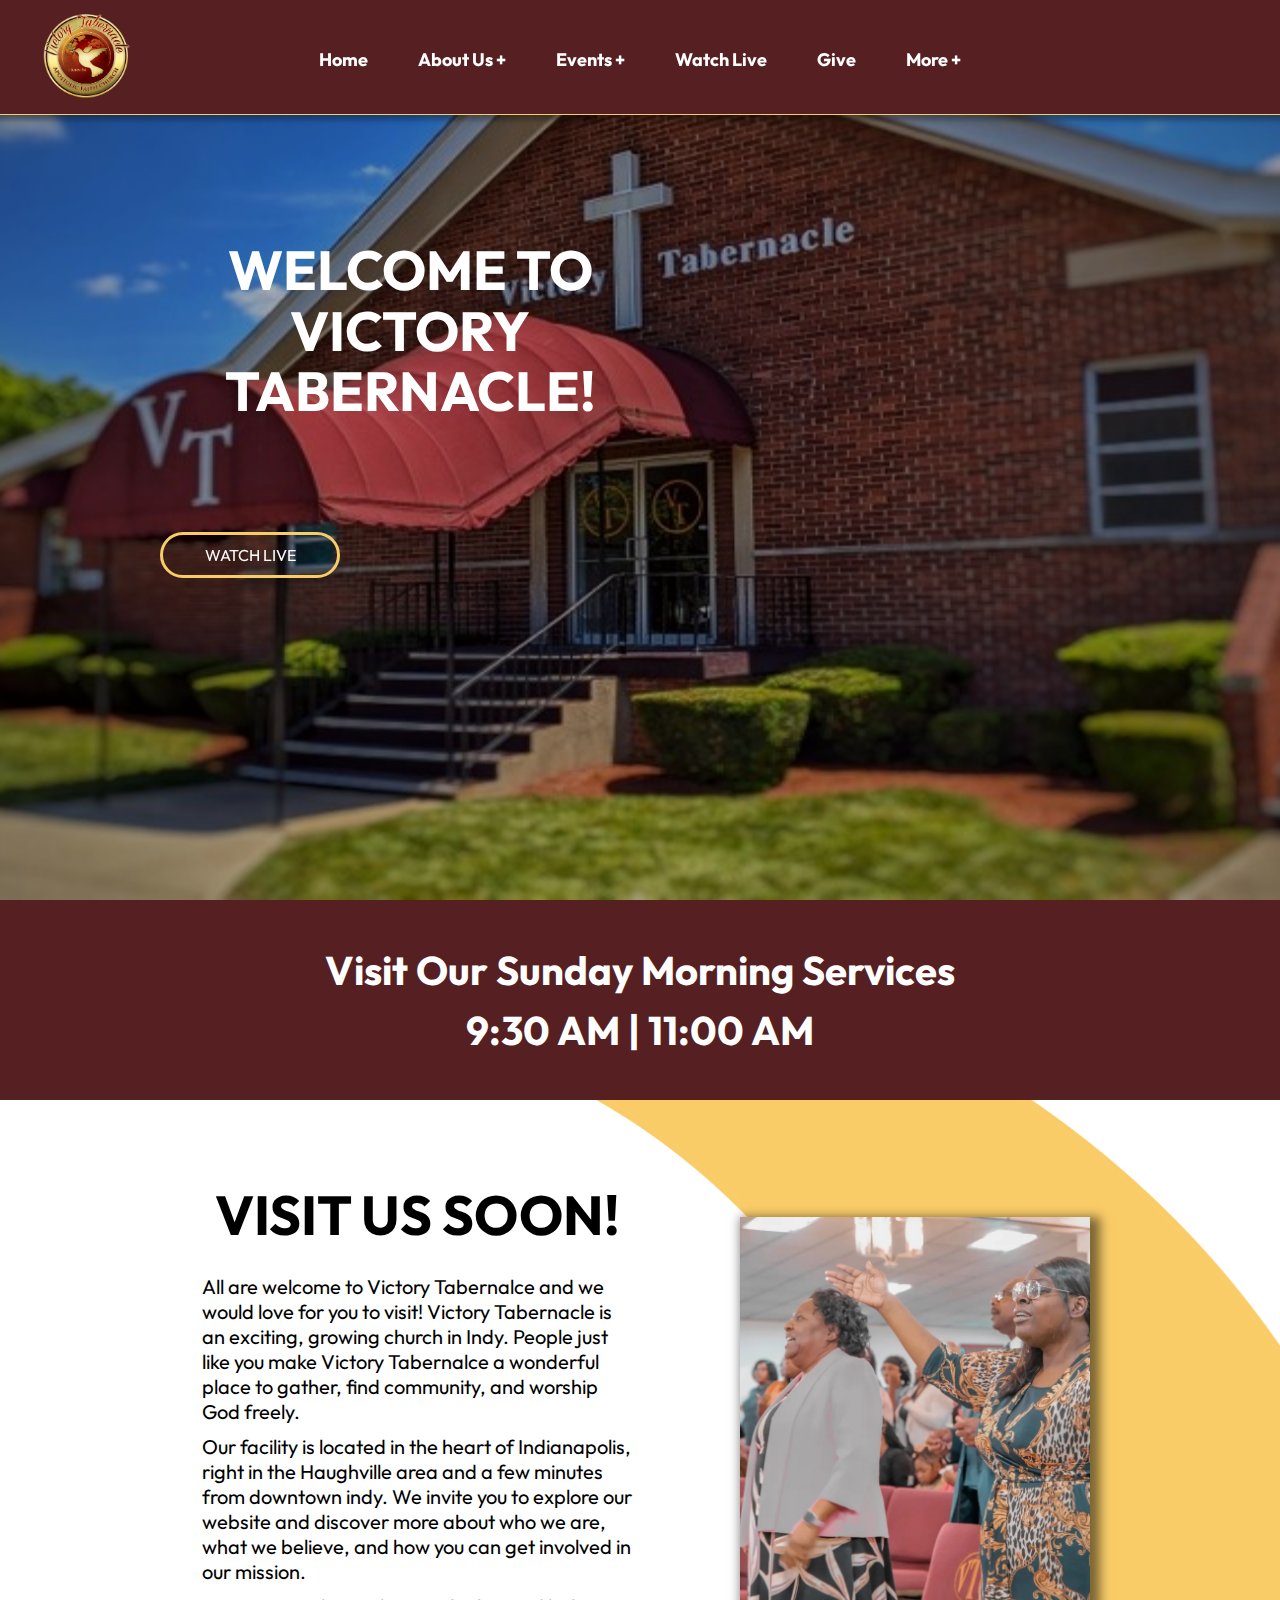
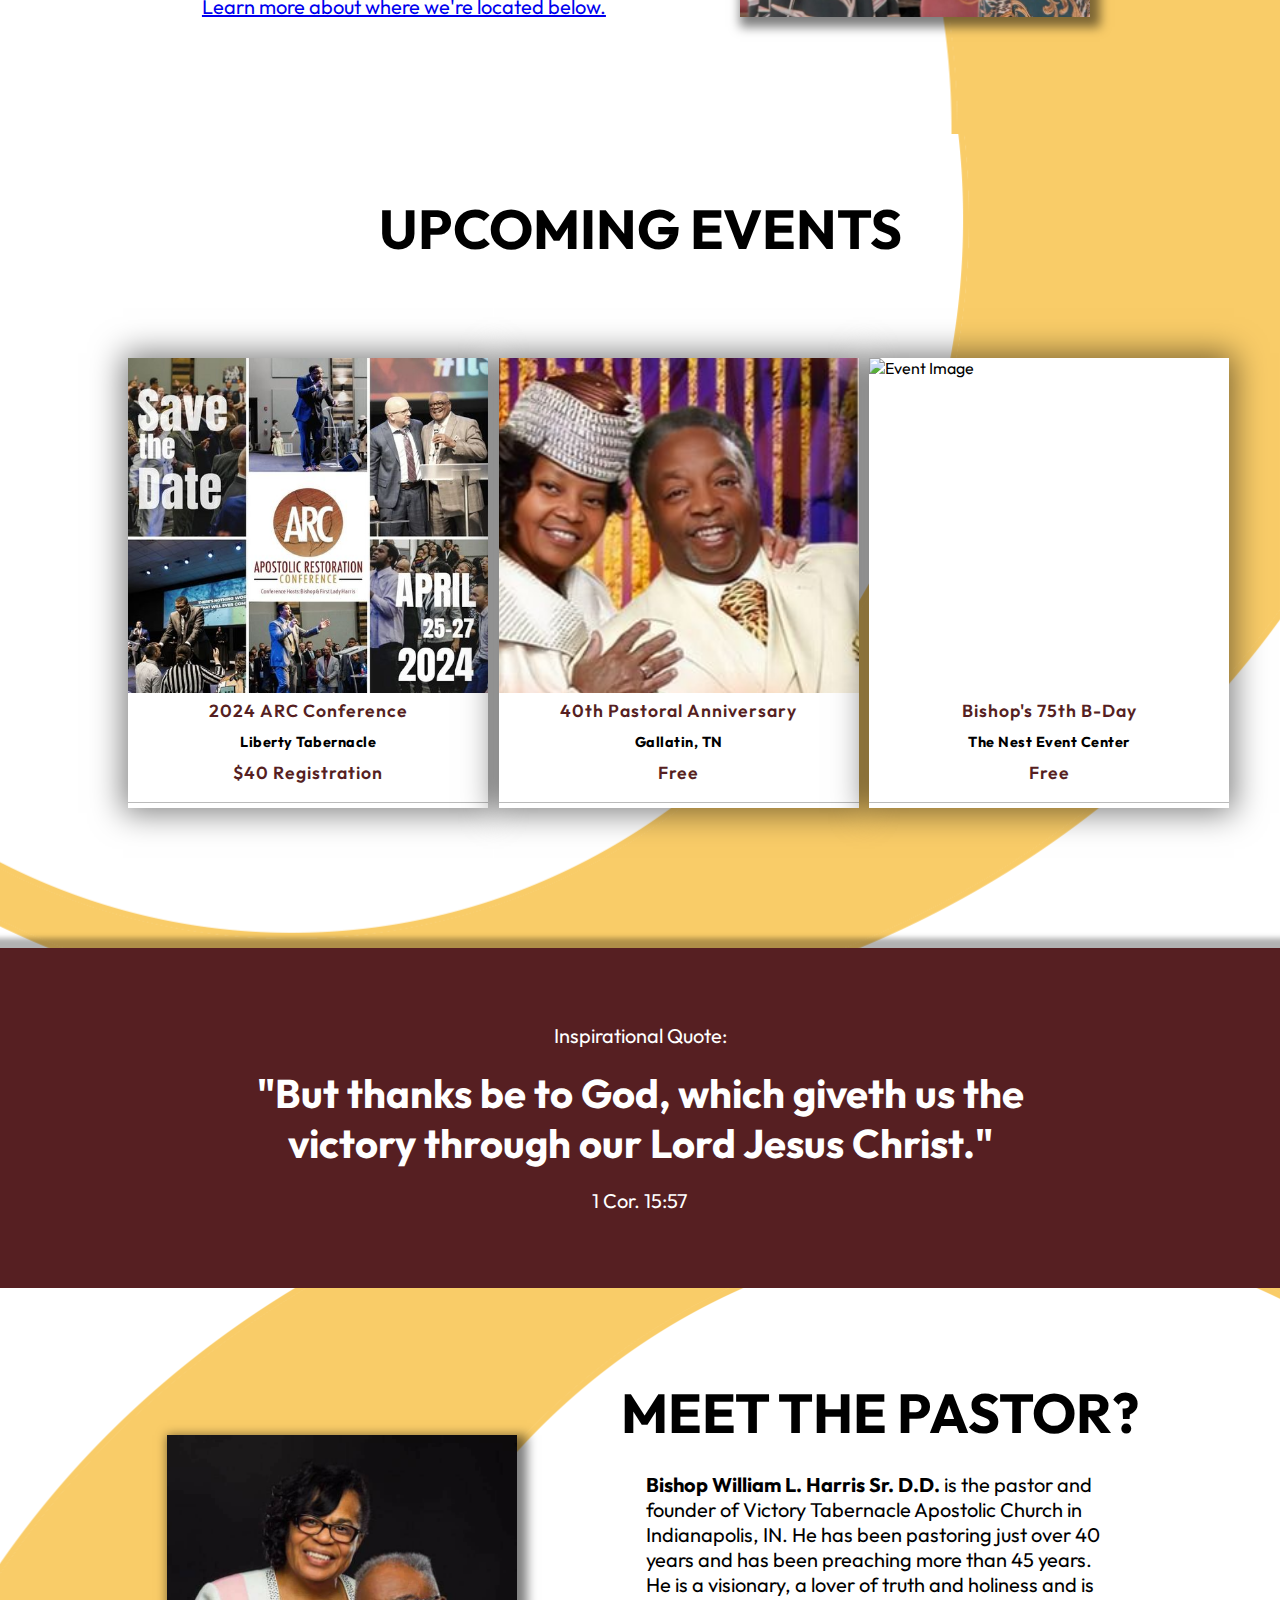
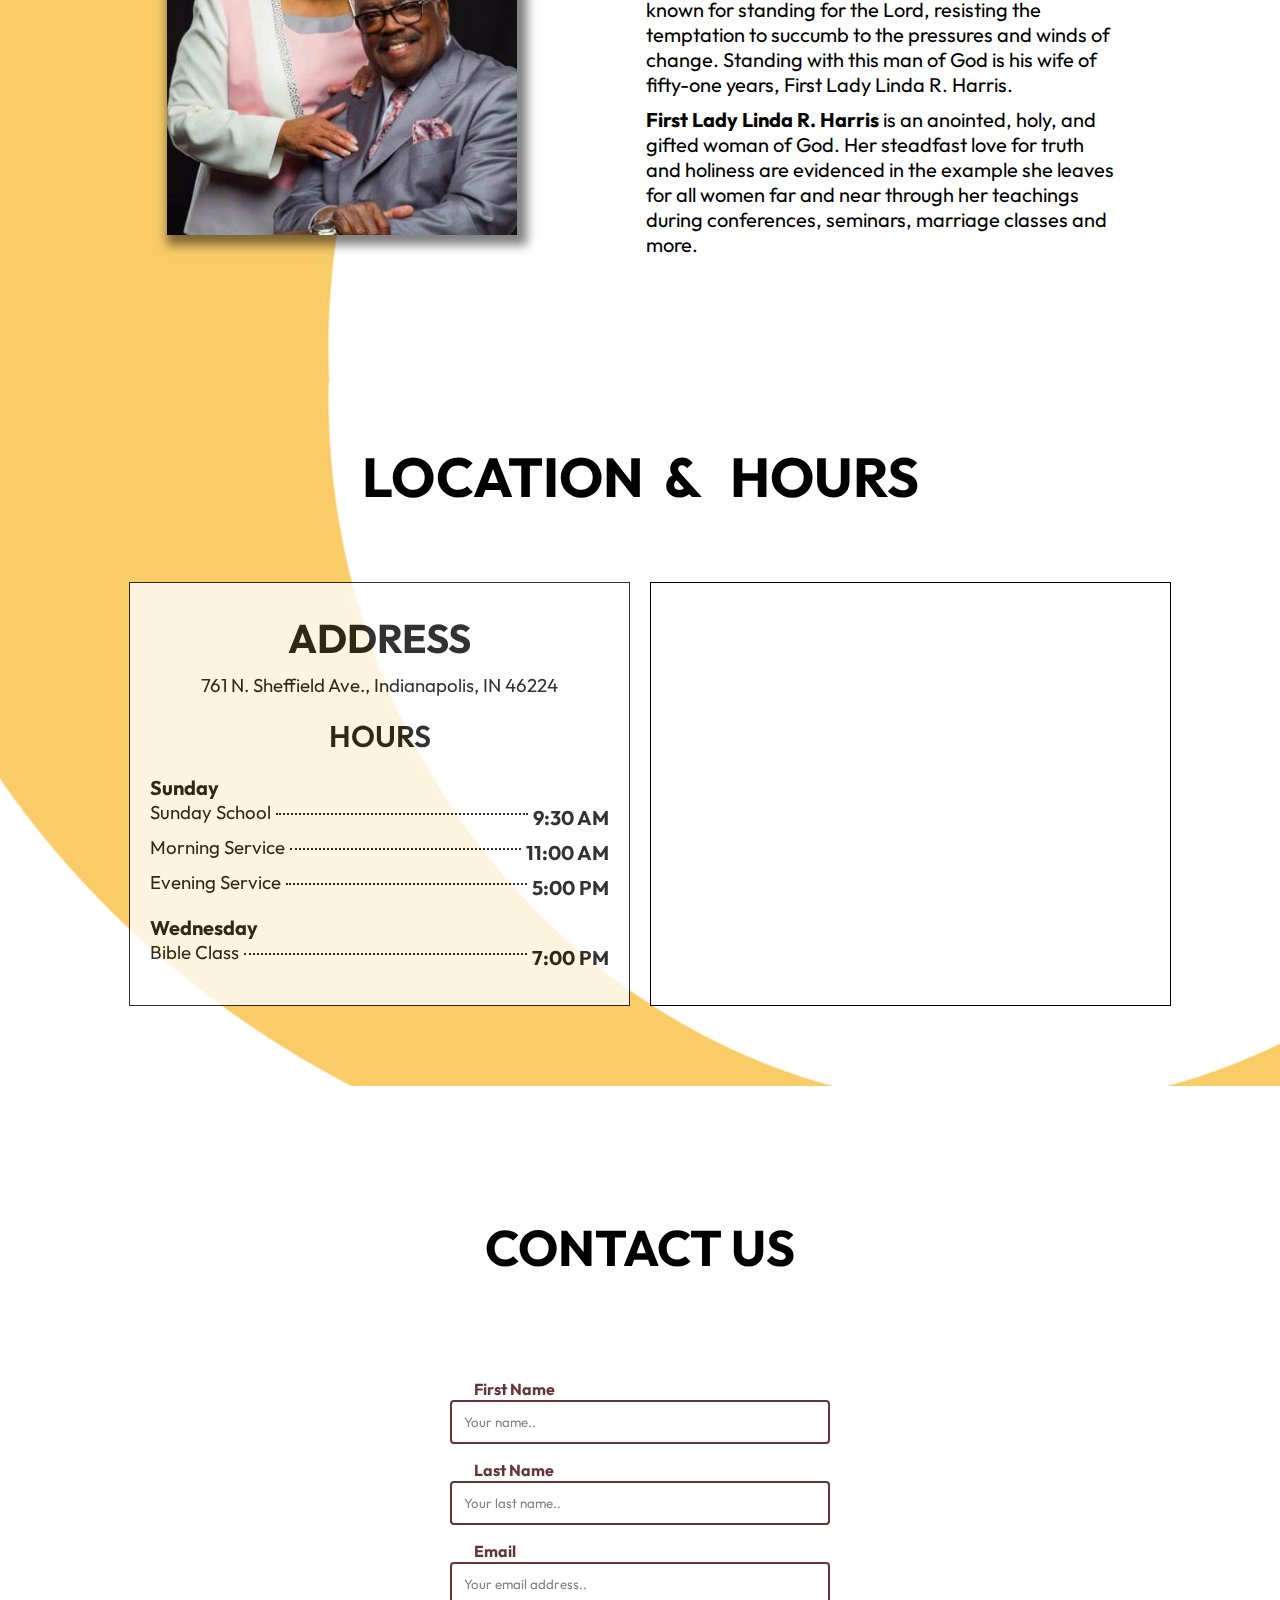
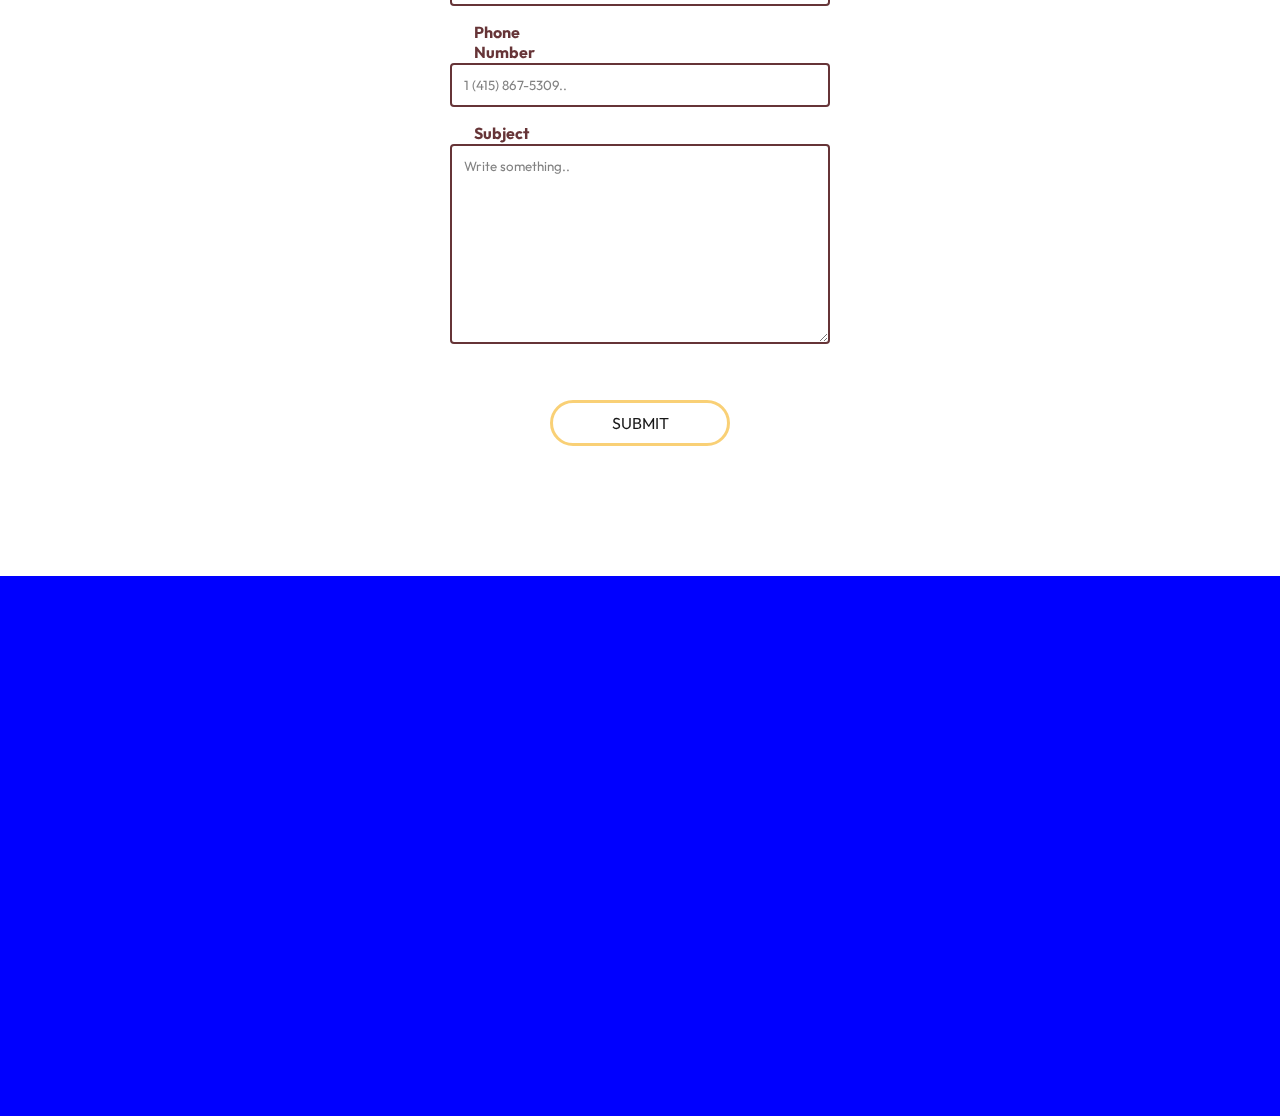
==== commit b76d9a6d: "Update index.html" ====
--- a/index.html
+++ b/index.html
@@ -137,7 +137,7 @@
 	<div class="container responsive" style="margin:0; padding:10px; background:var(--overlay-color);">
 		<div class="col-1">
 			<div class="col-text" style="color: #fff;">
-				<h2 >Vist Our Sunday Morning Services</h2>
+				<h2 >Visit Our Sunday Morning Services</h2>
 				<h2>9:30 AM | 11:00 AM</h2>
 				
 			</div>
@@ -161,7 +161,7 @@
 				<div class="col-text">
 				<p>All are welcome to Victory Tabernalce and we would love for you to visit! Victory Tabernacle is an exciting, growing church in Indy. People just like you make Victory Tabernalce a wonderful place to gather, find community, and worship God freely.
 					
-				<p >Our facility is located in the heart of Indianapolis, right in the Haulville area and a few minutes from downtown indy. We invite you to explore our website and discover more about who we are, what we believe, and how you can get involved in our mission.</p>
+				<p >Our facility is located in the heart of Indianapolis, right in the Haughville area and a few minutes from downtown indy. We invite you to explore our website and discover more about who we are, what we believe, and how you can get involved in our mission.</p>
 							
 				<p ><a href="#locate">Learn more about where we're located below.</a> </p>
 				</div>
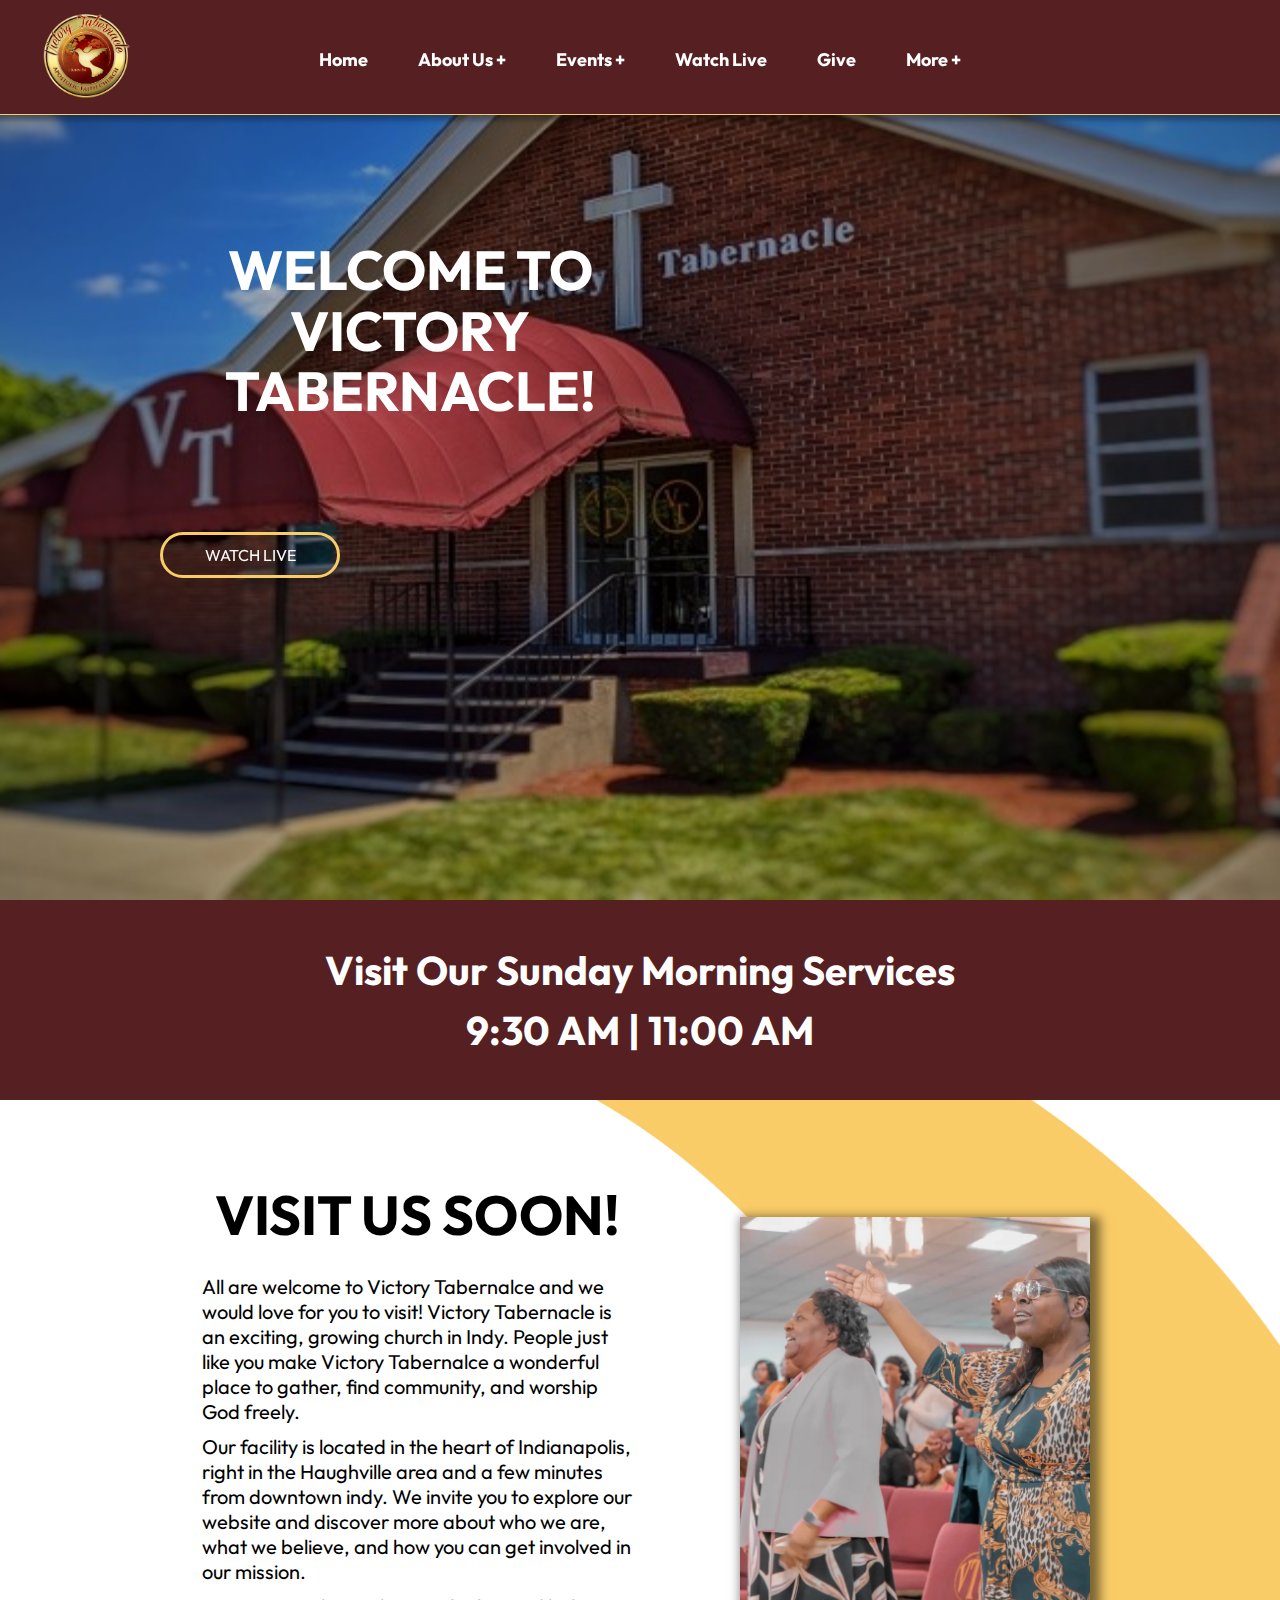
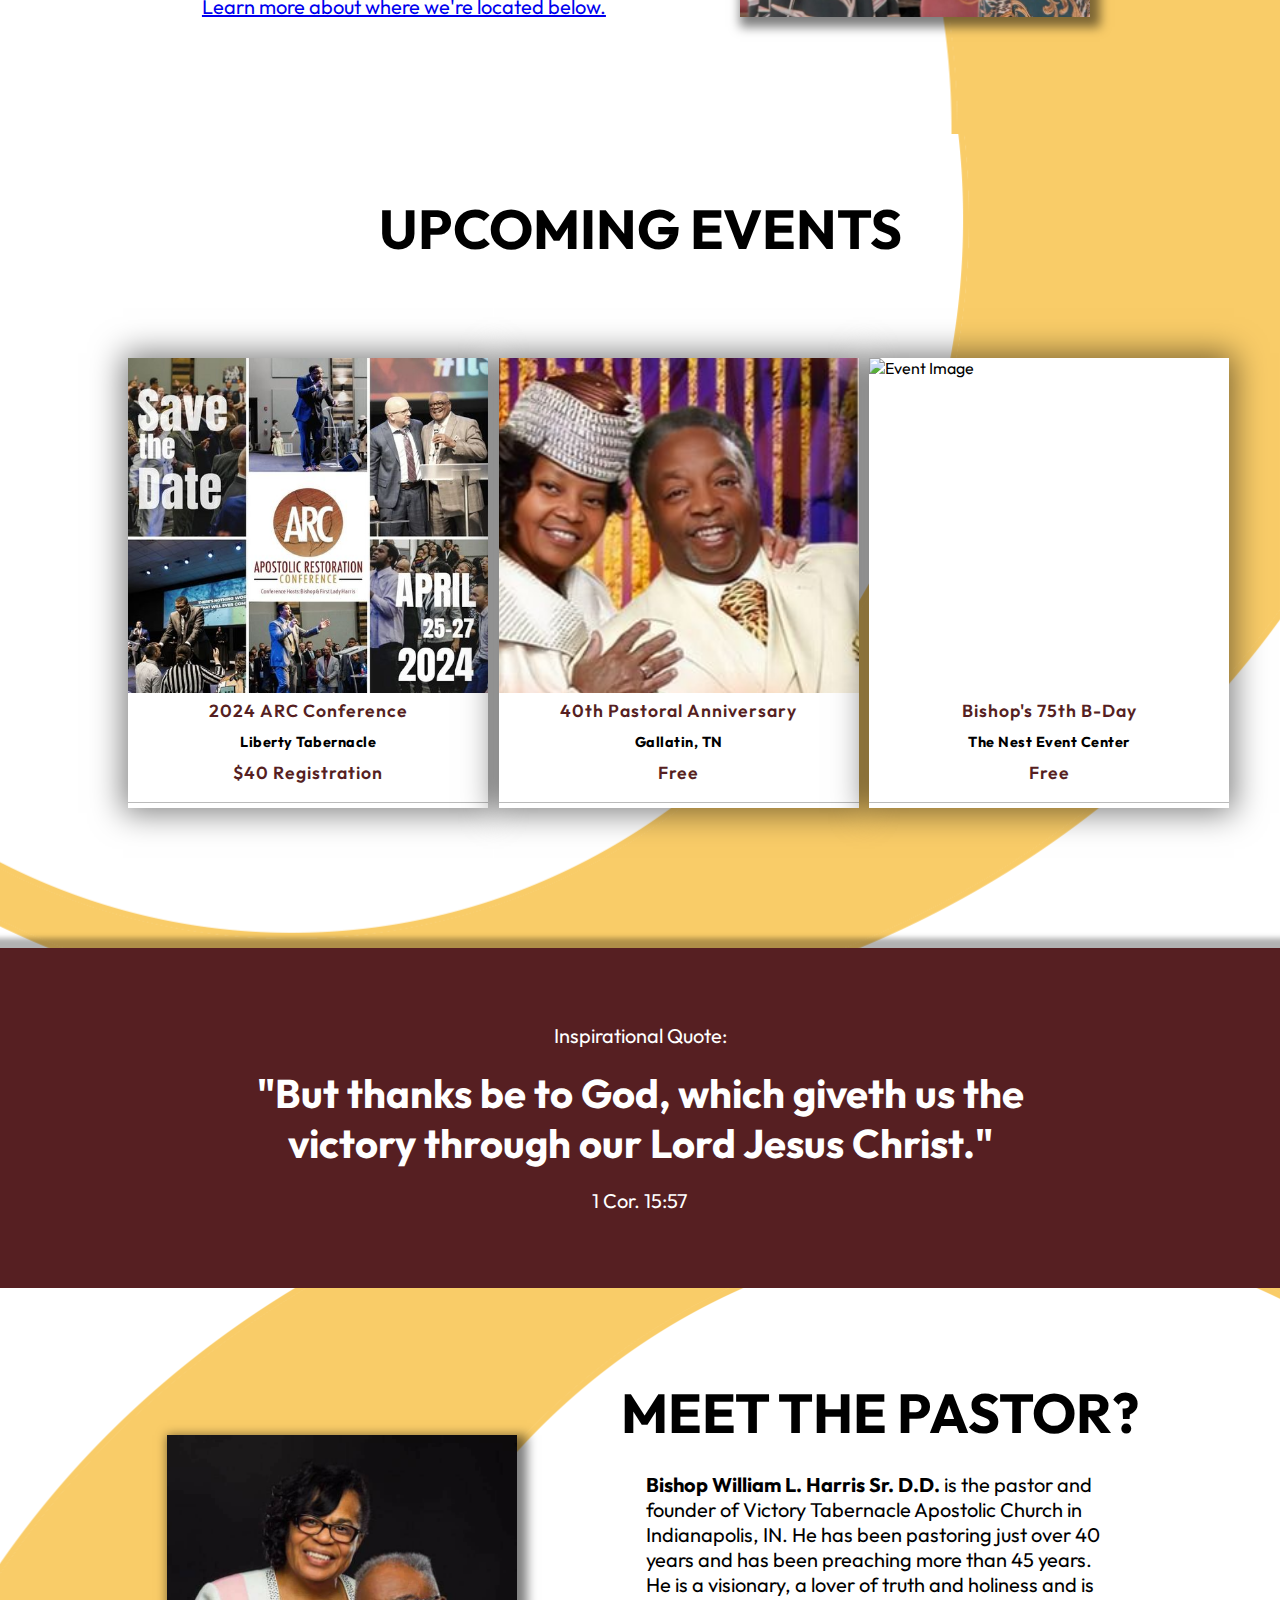
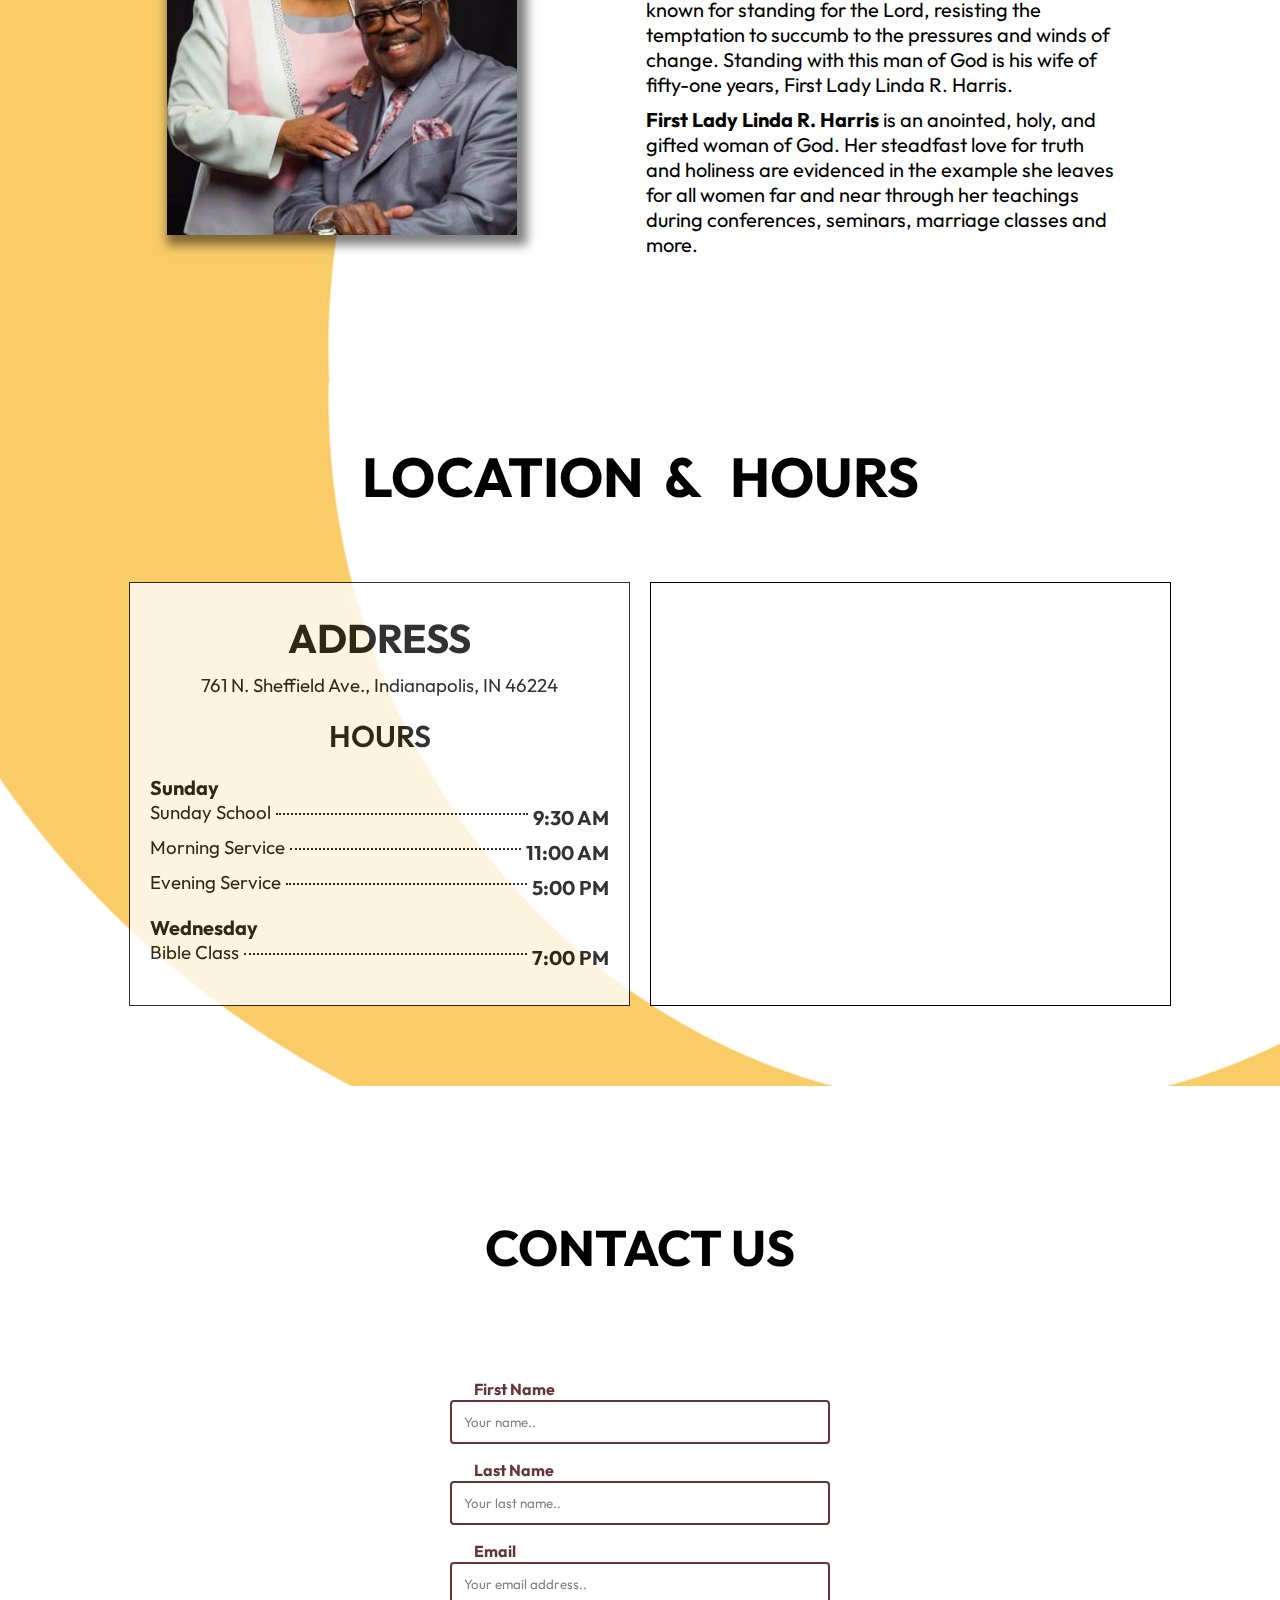
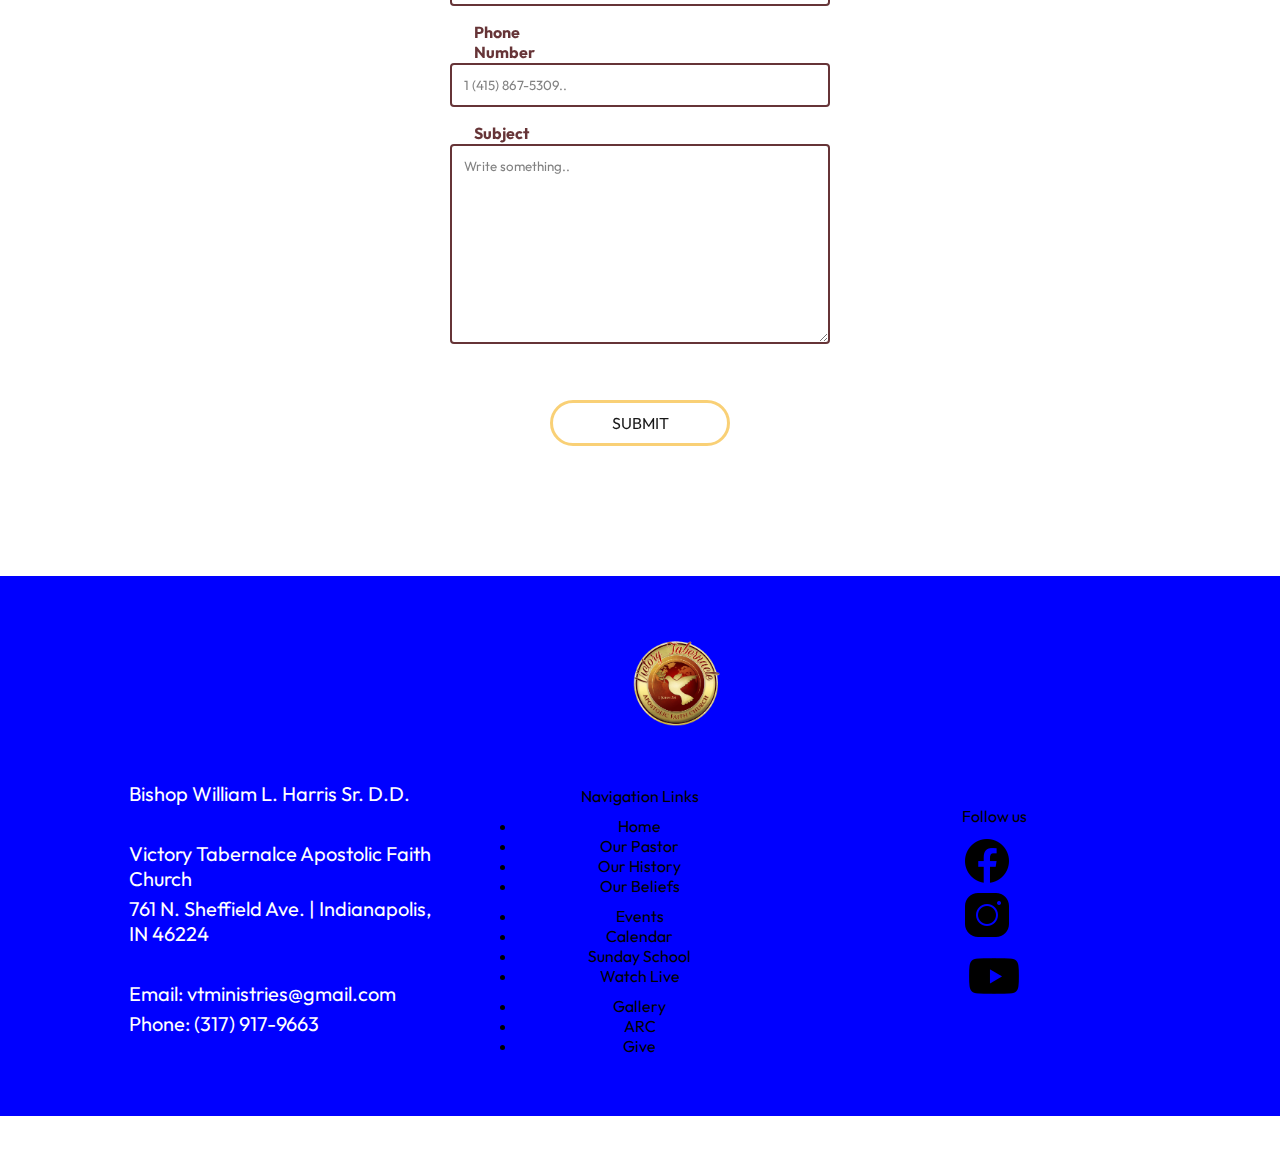
==== commit 46db8628: "Update index.html" ====
--- a/index.html
+++ b/index.html
@@ -53,16 +53,16 @@
 					<ul>
 						<li><a href="Victory Apostolic.html" >Home</a></li></li>
 						<li>
-							<a href="Victory Apostolic_About.html" >About Us +</a>
+							<a>About Us +</a>
 								<ul>
-									<li><a>Our Pastor</a></li>
+									<li><a href="Victory Apostolic_About.html">Our Pastor</a></li>
 									<li><a>Our History</a></li>
 									<li><a>Our Beliefs</a></li>
 									
 								</ul>		
 						</li>
 						<li>
-							<a href="">Events +</a>
+							<a>Events +</a>
 								<ul>
 									<li><a href="Victory Apostolic_Events.html">Calendar</a></li>
 									<li> <a href="Victory Apostolic_Events.html">Announcements</a></li>
@@ -466,7 +466,81 @@
 <!-------------------------------------------------   Section -------------------------------------->				
 	
 	<footer>
-	
+		<div class="container">
+			<div class="title-row">
+				<div class="logo">
+					<a href="Victory Apostolic.html"><img src="Images/vt_logo-removebg.png"></a>
+				</div>
+			
+			</div>
+			<div class="row">
+				<div class="col-3" style="color:#fff; font-size:15px;">
+				<p style="">Bishop William L. Harris Sr. D.D.</p>
+				<p><br></p>
+				<p>Victory Tabernalce Apostolic Faith Church</p>
+				<p>761 N. Sheffield Ave. | Indianapolis, IN 46224</p>
+				<p><br></p>
+				<p>Email: vtministries@gmail.com</p>
+				<p>Phone: (317) 917-9663</p>
+				
+				</div>
+				<div class="col-3">
+					<div class="col-title">Navigation Links</div>
+					<div class="navigation-container">
+						<div class="col-text" style="text-align: center;">
+							<ul>
+								<li><a>Home</a></li>
+								<li><a>Our Pastor</a></li>							
+								<li><a>Our History</a></li>
+								<li><a>Our Beliefs</a></li>	
+													
+							</ul>					
+						</div>
+						<div class="col-text" style="text-align: center;">
+							<ul>
+							
+								<li><a>Events</a></li>
+								<li><a>Calendar</a></li>							
+								<li><a>Sunday School</a></li>
+								<li><a>Watch Live</a></li>
+											
+							</ul>				
+						</div>
+						<div class="col-text" style="text-align: center;">
+							<ul>
+								
+								<li><a>Gallery</a></li>
+								<li><a>ARC</a></li>							
+								<li><a>Give</a></li>
+												
+							</ul>				
+						</div>
+						
+					</div>	
+					<div class="col-buttons"></div>		
+						
+							
+				</div>
+				<div class="col-3">
+					<div class="col-title"></div>
+				
+					<div class="col-title">Follow us</div>
+					<div class="col-buttons">
+					
+						<div class="social">
+						
+							<div class="social-icon"><a href="https://www.facebook.com/vtapostolic" target="blank"><img src="Images/facebook.png" alt="Facebook"></a></div>
+						
+							<div class="social-icon"><a href="https://www.instagram.com/vtministries" target="blank"><img src="Images/instagram.png" alt="Instagram"></a> </div>
+							
+							<div class="social-icon"><a href="https://www.youtube.com/@victorytabernacleapostolic2098" target="blank"><img src="Images/youtube.png" alt="Youtube"></a></div>
+						</div>
+					</div>			
+				</div>		
+							
+			</div>	
+			
+		</div>
 	</footer>
 	
 	
--- a/vtindy.css
+++ b/vtindy.css
@@ -1590,6 +1590,7 @@
 	
 .container{ 
 	width: 100%;
+	position: relative;
 /*	background: red;/**/
 	margin: 10px 0px;
 	display: flex;
@@ -1597,6 +1598,7 @@
 	align-items: center;
 	justify-content: space-between;
 	padding: 50px 5px;
+	z-index: 5;
 	
 }
 
@@ -1740,4 +1742,4 @@
 
 
 	
-}+}
